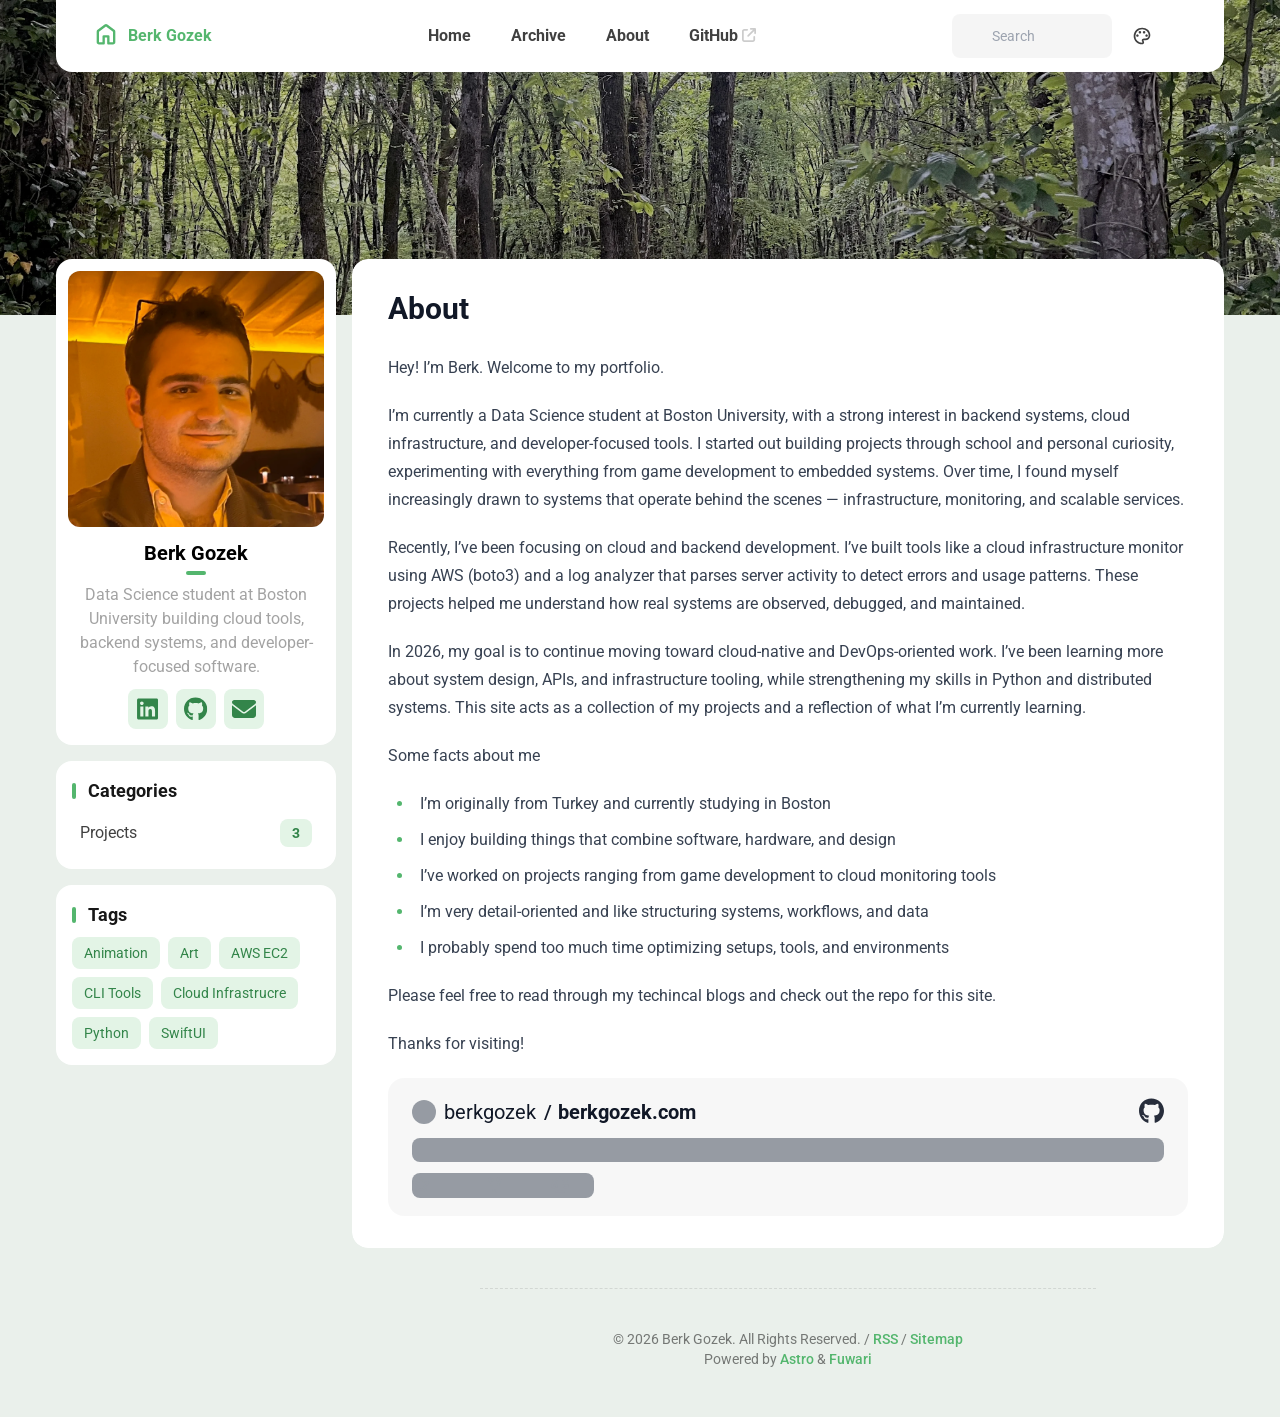
==== about/index.html @ 60835a69 "trial pushing everything" ====
<!DOCTYPE html><html lang="en" class="bg-[var(--page-bg)] transition text-[14px] md:text-[16px]" data-overlayscrollbars-initialize data-astro-cid-sckkx6r4 style="--bannerOffset: 15vh;--banner-height-home: 65vh;--banner-height: 35vh;--configHue: 150;--page-width: 75rem;"> <head><title>About - Berk Gozek</title><meta charset="UTF-8"><meta name="description" content="About"><meta name="author" content="Berk Gozek"><meta property="og:site_name" content="Berk Gozek"><meta property="og:url" content="https://fuwari.vercel.app/about/"><meta property="og:title" content="About - Berk Gozek"><meta property="og:description" content="About"><meta property="og:type" content="website"><meta name="twitter:card" content="summary_large_image"><meta property="twitter:url" content="https://fuwari.vercel.app/about/"><meta name="twitter:title" content="About - Berk Gozek"><meta name="twitter:description" content="About"><meta name="viewport" content="width=device-width"><meta name="generator" content="Astro v5.13.10"><link rel="icon" href="/favicon/favicon-light-32.png" sizes="32x32" media="(prefers-color-scheme: light)"><link rel="icon" href="/favicon/favicon-light-128.png" sizes="128x128" media="(prefers-color-scheme: light)"><link rel="icon" href="/favicon/favicon-light-180.png" sizes="180x180" media="(prefers-color-scheme: light)"><link rel="icon" href="/favicon/favicon-light-192.png" sizes="192x192" media="(prefers-color-scheme: light)"><link rel="icon" href="/favicon/favicon-dark-32.png" sizes="32x32" media="(prefers-color-scheme: dark)"><link rel="icon" href="/favicon/favicon-dark-128.png" sizes="128x128" media="(prefers-color-scheme: dark)"><link rel="icon" href="/favicon/favicon-dark-180.png" sizes="180x180" media="(prefers-color-scheme: dark)"><link rel="icon" href="/favicon/favicon-dark-192.png" sizes="192x192" media="(prefers-color-scheme: dark)"><!-- Set the theme before the page is rendered to avoid a flash --><script>(function(){const DEFAULT_THEME = "auto";
const LIGHT_MODE = "light";
const DARK_MODE = "dark";
const AUTO_MODE = "auto";
const BANNER_HEIGHT_EXTEND = 30;
const PAGE_WIDTH = 75;
const configHue = 150;

			// Load the theme from local storage
			const theme = localStorage.getItem('theme') || DEFAULT_THEME;
			switch (theme) {
				case LIGHT_MODE:
					document.documentElement.classList.remove('dark');
					break
				case DARK_MODE:
					document.documentElement.classList.add('dark');
					break
				case AUTO_MODE:
					if (window.matchMedia('(prefers-color-scheme: dark)').matches) {
						document.documentElement.classList.add('dark');
					} else {
						document.documentElement.classList.remove('dark');
					}
			}

			// Load the hue from local storage
			const hue = localStorage.getItem('hue') || configHue;
			document.documentElement.style.setProperty('--hue', hue);

			// calculate the --banner-height-extend, which needs to be a multiple of 4 to avoid blurry text
			let offset = Math.floor(window.innerHeight * (BANNER_HEIGHT_EXTEND / 100));
			offset = offset - offset % 4;
			document.documentElement.style.setProperty('--banner-height-extend', `${offset}px`);
		})();</script><!-- defines global css variables. This will be applied to <html> <body> and some other elements idk why --><link rel="alternate" type="application/rss+xml" title="Berk Gozek" href="https://fuwari.vercel.app/rss.xml"><link rel="stylesheet" href="/_astro/Layout.DSulWsr7.css">
<link rel="stylesheet" href="/_astro/Layout.y4KPJ9hc.css">
<link rel="stylesheet" href="/_astro/about.BtniRLn_.css">
<link rel="stylesheet" href="/_astro/_page_.ZlghMKVQ.css">
<link rel="stylesheet" href="/_astro/_page_.9gYMQFMu.css">
<style>input.svelte-1wah7ro:focus{outline:0}.search-panel.svelte-1wah7ro{max-height:calc(100vh - 100px);overflow-y:auto}#display-setting.svelte-d7tq3k input[type=range]:where(.svelte-d7tq3k){-webkit-appearance:none;height:1.5rem;background-image:var(--color-selection-bar);transition:background-image .15s ease-in-out}#display-setting.svelte-d7tq3k input[type=range]:where(.svelte-d7tq3k)::-webkit-slider-thumb{-webkit-appearance:none;height:1rem;width:.5rem;border-radius:.125rem;background:#ffffffb3;box-shadow:none}#display-setting.svelte-d7tq3k input[type=range]:where(.svelte-d7tq3k)::-webkit-slider-thumb:hover{background:#fffc}#display-setting.svelte-d7tq3k input[type=range]:where(.svelte-d7tq3k)::-webkit-slider-thumb:active{background:#fff9}#display-setting.svelte-d7tq3k input[type=range]:where(.svelte-d7tq3k)::-moz-range-thumb{-webkit-appearance:none;height:1rem;width:.5rem;border-radius:.125rem;border-width:0;background:#ffffffb3;box-shadow:none}#display-setting.svelte-d7tq3k input[type=range]:where(.svelte-d7tq3k)::-moz-range-thumb:hover{background:#fffc}#display-setting.svelte-d7tq3k input[type=range]:where(.svelte-d7tq3k)::-moz-range-thumb:active{background:#fff9}#display-setting.svelte-d7tq3k input[type=range]:where(.svelte-d7tq3k)::-ms-thumb{-webkit-appearance:none;height:1rem;width:.5rem;border-radius:.125rem;background:#ffffffb3;box-shadow:none}#display-setting.svelte-d7tq3k input[type=range]:where(.svelte-d7tq3k)::-ms-thumb:hover{background:#fffc}#display-setting.svelte-d7tq3k input[type=range]:where(.svelte-d7tq3k)::-ms-thumb:active{background:#fff9}
</style><script type="module" src="/_astro/page.Z8IJTFqj.js"></script></head> <body class=" min-h-screen transition  enable-banner" data-overlayscrollbars-initialize data-astro-cid-sckkx6r4 style="--bannerOffset: 15vh;--banner-height-home: 65vh;--banner-height: 35vh;--configHue: 150;--page-width: 75rem;"> <div id="config-carrier" data-hue="150"></div>    <div id="top-row" class="z-50 pointer-events-none relative transition-all duration-700 max-w-[var(--page-width)] px-0 md:px-4 mx-auto"> <div id="navbar-wrapper" class="pointer-events-auto sticky top-0 transition-all"> <div id="navbar" class="z-50 onload-animation"> <div class="absolute h-8 left-0 right-0 -top-8 bg-[var(--card-bg)] transition"></div> <!-- used for onload animation --> <div class="card-base !overflow-visible max-w-[var(--page-width)] h-[4.5rem] !rounded-t-none mx-auto flex items-center justify-between px-4"> <a href="/" class="btn-plain scale-animation rounded-lg h-[3.25rem] px-5 font-bold active:scale-95"> <div class="flex flex-row text-[var(--primary)] items-center text-md"> <svg width="1em" height="1em" class="text-[1.75rem] mb-1 mr-2" data-icon="material-symbols:home-outline-rounded">   <symbol id="ai:material-symbols:home-outline-rounded" viewBox="0 0 24 24"><path fill="currentColor" d="M6 19h3v-5q0-.425.288-.712T10 13h4q.425 0 .713.288T15 14v5h3v-9l-6-4.5L6 10zm-2 0v-9q0-.475.213-.9t.587-.7l6-4.5q.525-.4 1.2-.4t1.2.4l6 4.5q.375.275.588.7T20 10v9q0 .825-.588 1.413T18 21h-4q-.425 0-.712-.288T13 20v-5h-2v5q0 .425-.288.713T10 21H6q-.825 0-1.412-.587T4 19m8-6.75"/></symbol><use href="#ai:material-symbols:home-outline-rounded"></use>  </svg> Berk Gozek </div> </a> <div class="hidden md:flex"> <a aria-label="Home" href="/" class="btn-plain scale-animation rounded-lg h-11 font-bold px-5 active:scale-95"> <div class="flex items-center"> Home  </div> </a><a aria-label="Archive" href="/archive/" class="btn-plain scale-animation rounded-lg h-11 font-bold px-5 active:scale-95"> <div class="flex items-center"> Archive  </div> </a><a aria-label="About" href="/about/" class="btn-plain scale-animation rounded-lg h-11 font-bold px-5 active:scale-95"> <div class="flex items-center"> About  </div> </a><a aria-label="GitHub" href="https://github.com/berkgozek" target="_blank" class="btn-plain scale-animation rounded-lg h-11 font-bold px-5 active:scale-95"> <div class="flex items-center"> GitHub <svg width="1em" height="1em" class="text-[0.875rem] transition -translate-y-[1px] ml-1 text-black/[0.2] dark:text-white/[0.2]" data-icon="fa6-solid:arrow-up-right-from-square">   <symbol id="ai:fa6-solid:arrow-up-right-from-square" viewBox="0 0 512 512"><path fill="currentColor" d="M320 0c-17.7 0-32 14.3-32 32s14.3 32 32 32h82.7L201.4 265.4c-12.5 12.5-12.5 32.8 0 45.3s32.8 12.5 45.3 0L448 109.3V192c0 17.7 14.3 32 32 32s32-14.3 32-32V32c0-17.7-14.3-32-32-32zM80 32C35.8 32 0 67.8 0 112v320c0 44.2 35.8 80 80 80h320c44.2 0 80-35.8 80-80V320c0-17.7-14.3-32-32-32s-32 14.3-32 32v112c0 8.8-7.2 16-16 16H80c-8.8 0-16-7.2-16-16V112c0-8.8 7.2-16 16-16h112c17.7 0 32-14.3 32-32s-14.3-32-32-32z"/></symbol><use href="#ai:fa6-solid:arrow-up-right-from-square"></use>  </svg> </div> </a> </div> <div class="flex"> <!--<SearchPanel client:load>--> <style>astro-island,astro-slot,astro-static-slot{display:contents}</style><script>(()=>{var e=async t=>{await(await t())()};(self.Astro||(self.Astro={})).only=e;window.dispatchEvent(new Event("astro:only"));})();</script><script>(()=>{var A=Object.defineProperty;var g=(i,o,a)=>o in i?A(i,o,{enumerable:!0,configurable:!0,writable:!0,value:a}):i[o]=a;var d=(i,o,a)=>g(i,typeof o!="symbol"?o+"":o,a);{let i={0:t=>m(t),1:t=>a(t),2:t=>new RegExp(t),3:t=>new Date(t),4:t=>new Map(a(t)),5:t=>new Set(a(t)),6:t=>BigInt(t),7:t=>new URL(t),8:t=>new Uint8Array(t),9:t=>new Uint16Array(t),10:t=>new Uint32Array(t),11:t=>1/0*t},o=t=>{let[l,e]=t;return l in i?i[l](e):void 0},a=t=>t.map(o),m=t=>typeof t!="object"||t===null?t:Object.fromEntries(Object.entries(t).map(([l,e])=>[l,o(e)]));class y extends HTMLElement{constructor(){super(...arguments);d(this,"Component");d(this,"hydrator");d(this,"hydrate",async()=>{var b;if(!this.hydrator||!this.isConnected)return;let e=(b=this.parentElement)==null?void 0:b.closest("astro-island[ssr]");if(e){e.addEventListener("astro:hydrate",this.hydrate,{once:!0});return}let c=this.querySelectorAll("astro-slot"),n={},h=this.querySelectorAll("template[data-astro-template]");for(let r of h){let s=r.closest(this.tagName);s!=null&&s.isSameNode(this)&&(n[r.getAttribute("data-astro-template")||"default"]=r.innerHTML,r.remove())}for(let r of c){let s=r.closest(this.tagName);s!=null&&s.isSameNode(this)&&(n[r.getAttribute("name")||"default"]=r.innerHTML)}let p;try{p=this.hasAttribute("props")?m(JSON.parse(this.getAttribute("props"))):{}}catch(r){let s=this.getAttribute("component-url")||"<unknown>",v=this.getAttribute("component-export");throw v&&(s+=` (export ${v})`),console.error(`[hydrate] Error parsing props for component ${s}`,this.getAttribute("props"),r),r}let u;await this.hydrator(this)(this.Component,p,n,{client:this.getAttribute("client")}),this.removeAttribute("ssr"),this.dispatchEvent(new CustomEvent("astro:hydrate"))});d(this,"unmount",()=>{this.isConnected||this.dispatchEvent(new CustomEvent("astro:unmount"))})}disconnectedCallback(){document.removeEventListener("astro:after-swap",this.unmount),document.addEventListener("astro:after-swap",this.unmount,{once:!0})}connectedCallback(){if(!this.hasAttribute("await-children")||document.readyState==="interactive"||document.readyState==="complete")this.childrenConnectedCallback();else{let e=()=>{document.removeEventListener("DOMContentLoaded",e),c.disconnect(),this.childrenConnectedCallback()},c=new MutationObserver(()=>{var n;((n=this.lastChild)==null?void 0:n.nodeType)===Node.COMMENT_NODE&&this.lastChild.nodeValue==="astro:end"&&(this.lastChild.remove(),e())});c.observe(this,{childList:!0}),document.addEventListener("DOMContentLoaded",e)}}async childrenConnectedCallback(){let e=this.getAttribute("before-hydration-url");e&&await import(e),this.start()}async start(){let e=JSON.parse(this.getAttribute("opts")),c=this.getAttribute("client");if(Astro[c]===void 0){window.addEventListener(`astro:${c}`,()=>this.start(),{once:!0});return}try{await Astro[c](async()=>{let n=this.getAttribute("renderer-url"),[h,{default:p}]=await Promise.all([import(this.getAttribute("component-url")),n?import(n):()=>()=>{}]),u=this.getAttribute("component-export")||"default";if(!u.includes("."))this.Component=h[u];else{this.Component=h;for(let f of u.split("."))this.Component=this.Component[f]}return this.hydrator=p,this.hydrate},e,this)}catch(n){console.error(`[astro-island] Error hydrating ${this.getAttribute("component-url")}`,n)}}attributeChangedCallback(){this.hydrate()}}d(y,"observedAttributes",["props"]),customElements.get("astro-island")||customElements.define("astro-island",y)}})();</script><astro-island uid="ZWLSEP" component-url="/_astro/Search.DpBcKkHr.js" component-export="default" renderer-url="/_astro/client.svelte.BtEbdPyR.js" props="{}" ssr client="only" opts="{&quot;name&quot;:&quot;Search&quot;,&quot;value&quot;:&quot;svelte&quot;}"></astro-island> <button aria-label="Display Settings" class="btn-plain scale-animation rounded-lg h-11 w-11 active:scale-90" id="display-settings-switch"> <svg width="1em" height="1em" class="text-[1.25rem]" data-icon="material-symbols:palette-outline">   <symbol id="ai:material-symbols:palette-outline" viewBox="0 0 24 24"><path fill="currentColor" d="M12 22q-2.05 0-3.875-.788t-3.187-2.15t-2.15-3.187T2 12q0-2.075.813-3.9t2.2-3.175T8.25 2.788T12.2 2q2 0 3.775.688t3.113 1.9t2.125 2.875T22 11.05q0 2.875-1.75 4.413T16 17h-1.85q-.225 0-.312.125t-.088.275q0 .3.375.863t.375 1.287q0 1.25-.687 1.85T12 22m-5.5-9q.65 0 1.075-.425T8 11.5t-.425-1.075T6.5 10t-1.075.425T5 11.5t.425 1.075T6.5 13m3-4q.65 0 1.075-.425T11 7.5t-.425-1.075T9.5 6t-1.075.425T8 7.5t.425 1.075T9.5 9m5 0q.65 0 1.075-.425T16 7.5t-.425-1.075T14.5 6t-1.075.425T13 7.5t.425 1.075T14.5 9m3 4q.65 0 1.075-.425T19 11.5t-.425-1.075T17.5 10t-1.075.425T16 11.5t.425 1.075T17.5 13M12 20q.225 0 .363-.125t.137-.325q0-.35-.375-.825T11.75 17.3q0-1.05.725-1.675T14.25 15H16q1.65 0 2.825-.962T20 11.05q0-3.025-2.312-5.038T12.2 4Q8.8 4 6.4 6.325T4 12q0 3.325 2.338 5.663T12 20"/></symbol><use href="#ai:material-symbols:palette-outline"></use>  </svg> </button> <astro-island uid="Z5zuKs" component-url="/_astro/LightDarkSwitch.Cq210o6L.js" component-export="default" renderer-url="/_astro/client.svelte.BtEbdPyR.js" props="{}" ssr client="only" opts="{&quot;name&quot;:&quot;LightDarkSwitch&quot;,&quot;value&quot;:&quot;svelte&quot;}"></astro-island> <button aria-label="Menu" name="Nav Menu" class="btn-plain scale-animation rounded-lg w-11 h-11 active:scale-90 md:!hidden" id="nav-menu-switch"> <svg width="1em" height="1em" class="text-[1.25rem]" data-icon="material-symbols:menu-rounded">   <symbol id="ai:material-symbols:menu-rounded" viewBox="0 0 24 24"><path fill="currentColor" d="M4 18q-.425 0-.712-.288T3 17t.288-.712T4 16h16q.425 0 .713.288T21 17t-.288.713T20 18zm0-5q-.425 0-.712-.288T3 12t.288-.712T4 11h16q.425 0 .713.288T21 12t-.288.713T20 13zm0-5q-.425 0-.712-.288T3 7t.288-.712T4 6h16q.425 0 .713.288T21 7t-.288.713T20 8z"/></symbol><use href="#ai:material-symbols:menu-rounded"></use>  </svg> </button> </div> <div id="nav-menu-panel" class="float-panel float-panel-closed absolute transition-all fixed right-4 px-2 py-2"> <a href="/" class="group flex justify-between items-center py-2 pl-3 pr-1 rounded-lg gap-8
            hover:bg-[var(--btn-plain-bg-hover)] active:bg-[var(--btn-plain-bg-active)] transition
        "> <div class="transition text-black/75 dark:text-white/75 font-bold group-hover:text-[var(--primary)] group-active:text-[var(--primary)]"> Home </div> <svg width="1em" height="1em" class="transition text-[1.25rem] text-[var(--primary)]" data-icon="material-symbols:chevron-right-rounded">   <symbol id="ai:material-symbols:chevron-right-rounded" viewBox="0 0 24 24"><path fill="currentColor" d="M12.6 12L8.7 8.1q-.275-.275-.275-.7t.275-.7t.7-.275t.7.275l4.6 4.6q.15.15.213.325t.062.375t-.062.375t-.213.325l-4.6 4.6q-.275.275-.7.275t-.7-.275t-.275-.7t.275-.7z"/></symbol><use href="#ai:material-symbols:chevron-right-rounded"></use>  </svg>  </a><a href="/archive/" class="group flex justify-between items-center py-2 pl-3 pr-1 rounded-lg gap-8
            hover:bg-[var(--btn-plain-bg-hover)] active:bg-[var(--btn-plain-bg-active)] transition
        "> <div class="transition text-black/75 dark:text-white/75 font-bold group-hover:text-[var(--primary)] group-active:text-[var(--primary)]"> Archive </div> <svg width="1em" height="1em" viewBox="0 0 24 24" class="transition text-[1.25rem] text-[var(--primary)]" data-icon="material-symbols:chevron-right-rounded">   <use href="#ai:material-symbols:chevron-right-rounded"></use>  </svg>  </a><a href="/about/" class="group flex justify-between items-center py-2 pl-3 pr-1 rounded-lg gap-8
            hover:bg-[var(--btn-plain-bg-hover)] active:bg-[var(--btn-plain-bg-active)] transition
        "> <div class="transition text-black/75 dark:text-white/75 font-bold group-hover:text-[var(--primary)] group-active:text-[var(--primary)]"> About </div> <svg width="1em" height="1em" viewBox="0 0 24 24" class="transition text-[1.25rem] text-[var(--primary)]" data-icon="material-symbols:chevron-right-rounded">   <use href="#ai:material-symbols:chevron-right-rounded"></use>  </svg>  </a><a href="https://github.com/berkgozek" class="group flex justify-between items-center py-2 pl-3 pr-1 rounded-lg gap-8
            hover:bg-[var(--btn-plain-bg-hover)] active:bg-[var(--btn-plain-bg-active)] transition
        " target="_blank"> <div class="transition text-black/75 dark:text-white/75 font-bold group-hover:text-[var(--primary)] group-active:text-[var(--primary)]"> GitHub </div>  <svg width="1em" height="1em" viewBox="0 0 512 512" class="transition text-[0.75rem] text-black/25 dark:text-white/25 -translate-x-1" data-icon="fa6-solid:arrow-up-right-from-square">   <use href="#ai:fa6-solid:arrow-up-right-from-square"></use>  </svg> </a> </div> <astro-island uid="ZbLSog" component-url="/_astro/DisplaySettings.9NB11Dvr.js" component-export="default" renderer-url="/_astro/client.svelte.BtEbdPyR.js" props="{}" ssr client="only" opts="{&quot;name&quot;:&quot;DisplaySettings&quot;,&quot;value&quot;:&quot;svelte&quot;}"></astro-island> </div> </div> <script type="module">function c(){localStorage.theme==="dark"?(document.documentElement.classList.remove("dark"),localStorage.theme="light"):(document.documentElement.classList.add("dark"),localStorage.theme="dark")}function o(){let t=document.getElementById("scheme-switch");t&&(t.onclick=function(){c()});let n=document.getElementById("display-settings-switch");n&&(n.onclick=function(){let e=document.getElementById("display-setting");e&&e.classList.toggle("float-panel-closed")});let l=document.getElementById("nav-menu-switch");l&&(l.onclick=function(){let e=document.getElementById("nav-menu-panel");e&&e.classList.toggle("float-panel-closed")})}o();</script> <script>(function(){const scriptUrl = "/pagefind/pagefind.js";

async function loadPagefind() {
    try {
        const response = await fetch(scriptUrl, { method: 'HEAD' });
        if (!response.ok) {
            throw new Error(`Pagefind script not found: ${response.status}`);
        }

        const pagefind = await import(scriptUrl);

        await pagefind.options({
            excerptLength: 20
        });

        window.pagefind = pagefind;

        document.dispatchEvent(new CustomEvent('pagefindready'));
        console.log('Pagefind loaded and initialized successfully, event dispatched.');
    } catch (error) {
        console.error('Failed to load Pagefind:', error);
        window.pagefind = {
            search: () => Promise.resolve({ results: [] }),
            options: () => Promise.resolve(),
        };
        document.dispatchEvent(new CustomEvent('pagefindloaderror'));
        console.log('Pagefind load error, event dispatched.');
    }
}

if (document.readyState === 'loading') {
    document.addEventListener('DOMContentLoaded', loadPagefind);
} else {
    loadPagefind();
}
})();</script> </div> </div>  <div id="banner-wrapper" class="absolute z-10 w-full transition duration-700 overflow-hidden" style="top: -30vh"> <div id="banner" class="object-cover h-full transition duration-700 opacity-0 scale-105 overflow-hidden relative"> <div class="transition absolute inset-0 dark:bg-black/10 bg-opacity-50 pointer-events-none"></div> <img src="/_astro/banner-photo.BqipbiBk_ZrTod2.webp" alt="Banner image of the blog" style="object-position: center" loading="lazy" decoding="async" fetchpriority="auto" width="4032" height="2268" class="w-full h-full object-cover">  </div> </div> <div class="absolute w-full z-30 pointer-events-none" style="top: calc(35vh - 3.5rem)"> <!-- The pointer-events-none here prevent blocking the click event of the TOC --> <div class="relative max-w-[var(--page-width)] mx-auto pointer-events-auto"> <div id="main-grid" class="transition duration-700 w-full left-0 right-0 grid grid-cols-[17.5rem_auto] grid-rows-[auto_1fr_auto] lg:grid-rows-[auto]
    mx-auto gap-4 px-0 md:px-4"> <!-- Banner image credit -->  <div id="sidebar" class="mb-4 row-start-2 row-end-3 col-span-2 lg:row-start-1 lg:row-end-2 lg:col-span-1 lg:max-w-[17.5rem] onload-animation w-full"> <div class="flex flex-col w-full gap-4 mb-4"> <div class="card-base p-3"> <a aria-label="Go to About Page" href="/about/" class="group block relative mx-auto mt-1 lg:mx-0 lg:mt-0 mb-3
       max-w-[12rem] lg:max-w-none overflow-hidden rounded-xl active:scale-95"> <div class="absolute transition pointer-events-none group-hover:bg-black/30 group-active:bg-black/50
        w-full h-full z-50 flex items-center justify-center"> <svg width="1.13em" height="1em" class="transition opacity-0 scale-90 group-hover:scale-100 group-hover:opacity-100 text-white text-5xl" data-icon="fa6-regular:address-card">   <symbol id="ai:fa6-regular:address-card" viewBox="0 0 576 512"><path fill="currentColor" d="M512 80c8.8 0 16 7.2 16 16v320c0 8.8-7.2 16-16 16H64c-8.8 0-16-7.2-16-16V96c0-8.8 7.2-16 16-16zM64 32C28.7 32 0 60.7 0 96v320c0 35.3 28.7 64 64 64h448c35.3 0 64-28.7 64-64V96c0-35.3-28.7-64-64-64zm144 224a64 64 0 1 0 0-128a64 64 0 1 0 0 128m-32 32c-44.2 0-80 35.8-80 80c0 8.8 7.2 16 16 16h192c8.8 0 16-7.2 16-16c0-44.2-35.8-80-80-80zm200-144c-13.3 0-24 10.7-24 24s10.7 24 24 24h80c13.3 0 24-10.7 24-24s-10.7-24-24-24zm0 96c-13.3 0-24 10.7-24 24s10.7 24 24 24h80c13.3 0 24-10.7 24-24s-10.7-24-24-24z"/></symbol><use href="#ai:fa6-regular:address-card"></use>  </svg> </div> <div class="mx-auto lg:w-full h-full lg:mt-0  overflow-hidden relative"> <div class="transition absolute inset-0 dark:bg-black/10 bg-opacity-50 pointer-events-none"></div> <img src="/_astro/Berk.DKNM-N1X_2uJCpY.webp" alt="Profile Image of the Author" style="object-position: center" loading="lazy" decoding="async" fetchpriority="auto" width="1250" height="1250" class="w-full h-full object-cover">  </div> </a> <div class="px-2"> <div class="font-bold text-xl text-center mb-1 dark:text-neutral-50 transition">Berk Gozek</div> <div class="h-1 w-5 bg-[var(--primary)] mx-auto rounded-full mb-2 transition"></div> <div class="text-center text-neutral-400 mb-2.5 transition">Data Science student at Boston University building cloud tools, backend systems, and developer-focused software.</div> <div class="flex flex-wrap gap-2 justify-center mb-1"> <a rel="me" aria-label="Linkedin" href="https://www.linkedin.com/in/berkgozek/" target="_blank" class="btn-regular rounded-lg h-10 w-10 active:scale-90"> <svg width="0.88em" height="1em" class="text-[1.5rem]" data-icon="fa6-brands:linkedin">   <symbol id="ai:fa6-brands:linkedin" viewBox="0 0 448 512"><path fill="currentColor" d="M416 32H31.9C14.3 32 0 46.5 0 64.3v383.4C0 465.5 14.3 480 31.9 480H416c17.6 0 32-14.5 32-32.3V64.3c0-17.8-14.4-32.3-32-32.3M135.4 416H69V202.2h66.5V416zm-33.2-243c-21.3 0-38.5-17.3-38.5-38.5S80.9 96 102.2 96c21.2 0 38.5 17.3 38.5 38.5c0 21.3-17.2 38.5-38.5 38.5m282.1 243h-66.4V312c0-24.8-.5-56.7-34.5-56.7c-34.6 0-39.9 27-39.9 54.9V416h-66.4V202.2h63.7v29.2h.9c8.9-16.8 30.6-34.5 62.9-34.5c67.2 0 79.7 44.3 79.7 101.9z"/></symbol><use href="#ai:fa6-brands:linkedin"></use>  </svg> </a><a rel="me" aria-label="GitHub" href="https://github.com/berkgozek" target="_blank" class="btn-regular rounded-lg h-10 w-10 active:scale-90"> <svg width="0.97em" height="1em" class="text-[1.5rem]" data-icon="fa6-brands:github">   <symbol id="ai:fa6-brands:github" viewBox="0 0 496 512"><path fill="currentColor" d="M165.9 397.4c0 2-2.3 3.6-5.2 3.6c-3.3.3-5.6-1.3-5.6-3.6c0-2 2.3-3.6 5.2-3.6c3-.3 5.6 1.3 5.6 3.6m-31.1-4.5c-.7 2 1.3 4.3 4.3 4.9c2.6 1 5.6 0 6.2-2s-1.3-4.3-4.3-5.2c-2.6-.7-5.5.3-6.2 2.3m44.2-1.7c-2.9.7-4.9 2.6-4.6 4.9c.3 2 2.9 3.3 5.9 2.6c2.9-.7 4.9-2.6 4.6-4.6c-.3-1.9-3-3.2-5.9-2.9M244.8 8C106.1 8 0 113.3 0 252c0 110.9 69.8 205.8 169.5 239.2c12.8 2.3 17.3-5.6 17.3-12.1c0-6.2-.3-40.4-.3-61.4c0 0-70 15-84.7-29.8c0 0-11.4-29.1-27.8-36.6c0 0-22.9-15.7 1.6-15.4c0 0 24.9 2 38.6 25.8c21.9 38.6 58.6 27.5 72.9 20.9c2.3-16 8.8-27.1 16-33.7c-55.9-6.2-112.3-14.3-112.3-110.5c0-27.5 7.6-41.3 23.6-58.9c-2.6-6.5-11.1-33.3 2.6-67.9c20.9-6.5 69 27 69 27c20-5.6 41.5-8.5 62.8-8.5s42.8 2.9 62.8 8.5c0 0 48.1-33.6 69-27c13.7 34.7 5.2 61.4 2.6 67.9c16 17.7 25.8 31.5 25.8 58.9c0 96.5-58.9 104.2-114.8 110.5c9.2 7.9 17 22.9 17 46.4c0 33.7-.3 75.4-.3 83.6c0 6.5 4.6 14.4 17.3 12.1C428.2 457.8 496 362.9 496 252C496 113.3 383.5 8 244.8 8M97.2 352.9c-1.3 1-1 3.3.7 5.2c1.6 1.6 3.9 2.3 5.2 1c1.3-1 1-3.3-.7-5.2c-1.6-1.6-3.9-2.3-5.2-1m-10.8-8.1c-.7 1.3.3 2.9 2.3 3.9c1.6 1 3.6.7 4.3-.7c.7-1.3-.3-2.9-2.3-3.9c-2-.6-3.6-.3-4.3.7m32.4 35.6c-1.6 1.3-1 4.3 1.3 6.2c2.3 2.3 5.2 2.6 6.5 1c1.3-1.3.7-4.3-1.3-6.2c-2.2-2.3-5.2-2.6-6.5-1m-11.4-14.7c-1.6 1-1.6 3.6 0 5.9s4.3 3.3 5.6 2.3c1.6-1.3 1.6-3.9 0-6.2c-1.4-2.3-4-3.3-5.6-2"/></symbol><use href="#ai:fa6-brands:github"></use>  </svg> </a><a rel="me" aria-label="Mail" href="mailto:berk@berkgozek.com" target="_blank" class="btn-regular rounded-lg h-10 w-10 active:scale-90"> <svg width="1em" height="1em" class="text-[1.5rem]" data-icon="fa6-solid:envelope">   <symbol id="ai:fa6-solid:envelope" viewBox="0 0 512 512"><path fill="currentColor" d="M48 64C21.5 64 0 85.5 0 112c0 15.1 7.1 29.3 19.2 38.4l217.6 163.2c11.4 8.5 27 8.5 38.4 0l217.6-163.2c12.1-9.1 19.2-23.3 19.2-38.4c0-26.5-21.5-48-48-48zM0 176v208c0 35.3 28.7 64 64 64h384c35.3 0 64-28.7 64-64V176L294.4 339.2a63.9 63.9 0 0 1-76.8 0z"/></symbol><use href="#ai:fa6-solid:envelope"></use>  </svg> </a>  </div> </div> </div> </div> <div id="sidebar-sticky" class="transition-all duration-700 flex flex-col w-full gap-4 top-4 sticky top-4"> <widget-layout data-id="categories" data-is-collapsed="false" class="pb-4 card-base onload-animation" style="animation-delay: 150ms; --collapsedHeight: 7.5rem;" data-astro-cid-ucso7hve="true"> <div class="font-bold transition text-lg text-neutral-900 dark:text-neutral-100 relative ml-8 mt-4 mb-2
        before:w-1 before:h-4 before:rounded-md before:bg-[var(--primary)]
        before:absolute before:left-[-16px] before:top-[5.5px]" data-astro-cid-ucso7hve style="--collapsedHeight: 7.5rem;">Categories</div> <div id="categories" class="collapse-wrapper px-4 overflow-hidden" data-astro-cid-ucso7hve style="--collapsedHeight: 7.5rem;"> <a href="/archive/?category=Projects" aria-label="View all posts in the Projects category"> <button class="
            w-full
            h-10
            rounded-lg
            bg-none
            hover:bg-[var(--btn-plain-bg-hover)]
            active:bg-[var(--btn-plain-bg-active)]
            transition-all
            pl-2
            hover:pl-3
            
            text-neutral-700
            hover:text-[var(--primary)]
            dark:text-neutral-300
            dark:hover:text-[var(--primary)]
        "> <div class="flex items-center justify-between relative mr-2"> <div class="overflow-hidden text-left whitespace-nowrap overflow-ellipsis  "> Projects </div> <div class="transition px-2 h-7 ml-4 min-w-[2rem] rounded-lg text-sm font-bold
                    text-[var(--btn-content)] dark:text-[var(--deep-text)]
                    bg-[var(--btn-regular-bg)] dark:bg-[var(--primary)]
                    flex items-center justify-center"> 3 </div> </div> </button> </a> </div>  </widget-layout>  <script type="module">class d extends HTMLElement{constructor(){if(super(),this.dataset.isCollapsed!=="true")return;const e=this.dataset.id,t=this.querySelector(".expand-btn"),s=this.querySelector(`#${e}`);t.addEventListener("click",()=>{s.classList.remove("collapsed"),t.classList.add("hidden")})}}customElements.get("widget-layout")||customElements.define("widget-layout",d);</script> <widget-layout data-id="tags" data-is-collapsed="false" class="pb-4 card-base onload-animation" style="animation-delay: 200ms; --collapsedHeight: 7.5rem;" data-astro-cid-ucso7hve="true"> <div class="font-bold transition text-lg text-neutral-900 dark:text-neutral-100 relative ml-8 mt-4 mb-2
        before:w-1 before:h-4 before:rounded-md before:bg-[var(--primary)]
        before:absolute before:left-[-16px] before:top-[5.5px]" data-astro-cid-ucso7hve style="--collapsedHeight: 7.5rem;">Tags</div> <div id="tags" class="collapse-wrapper px-4 overflow-hidden" data-astro-cid-ucso7hve style="--collapsedHeight: 7.5rem;">  <div class="flex gap-2 flex-wrap"> <a href="/archive/?tag=Animation" aria-label="View all posts with the Animation tag" class="btn-regular h-8 text-sm px-3 rounded-lg">  Animation </a><a href="/archive/?tag=Art" aria-label="View all posts with the Art tag" class="btn-regular h-8 text-sm px-3 rounded-lg">  Art </a><a href="/archive/?tag=AWS%20EC2" aria-label="View all posts with the AWS EC2 tag" class="btn-regular h-8 text-sm px-3 rounded-lg">  AWS EC2 </a><a href="/archive/?tag=CLI%20Tools" aria-label="View all posts with the CLI Tools tag" class="btn-regular h-8 text-sm px-3 rounded-lg">  CLI Tools </a><a href="/archive/?tag=Cloud%20Infrastrucre" aria-label="View all posts with the Cloud Infrastrucre tag" class="btn-regular h-8 text-sm px-3 rounded-lg">  Cloud Infrastrucre </a><a href="/archive/?tag=Python" aria-label="View all posts with the Python tag" class="btn-regular h-8 text-sm px-3 rounded-lg">  Python </a><a href="/archive/?tag=SwiftUI" aria-label="View all posts with the SwiftUI tag" class="btn-regular h-8 text-sm px-3 rounded-lg">  SwiftUI </a> </div>  </div>  </widget-layout>   </div> </div> <main id="swup-container" class="transition-swup-fade col-span-2 lg:col-span-1 overflow-hidden"> <div id="content-wrapper" class="onload-animation"> <!-- the overflow-hidden here prevent long text break the layout--> <!-- make id different from windows.swup global property -->  <div class="flex w-full rounded-[var(--radius-large)] overflow-hidden relative min-h-32"> <div class="card-base z-10 px-9 py-6 relative w-full "> <div data-pagefind-body class="prose dark:prose-invert prose-base !max-w-none custom-md mt-2"> <!--<div class="prose dark:prose-invert max-w-none custom-md">--> <!--<div class="max-w-none custom-md">-->  <section><h1 id="about">About<a class="anchor" href="#about"><span class="anchor-icon" data-pagefind-ignore="">#</span></a></h1><p>Hey! I’m Berk. Welcome to my portfolio.</p><p>I’m currently a Data Science student at Boston University, with a strong interest in backend systems, cloud infrastructure, and developer-focused tools. I started out building projects through school and personal curiosity, experimenting with everything from game development to embedded systems. Over time, I found myself increasingly drawn to systems that operate behind the scenes — infrastructure, monitoring, and scalable services.</p><p>Recently, I’ve been focusing on cloud and backend development. I’ve built tools like a cloud infrastructure monitor using AWS (boto3) and a log analyzer that parses server activity to detect errors and usage patterns. These projects helped me understand how real systems are observed, debugged, and maintained.</p><p>In 2026, my goal is to continue moving toward cloud-native and DevOps-oriented work. I’ve been learning more about system design, APIs, and infrastructure tooling, while strengthening my skills in Python and distributed systems. This site acts as a collection of my projects and a reflection of what I’m currently learning.</p><p>Some facts about me</p><ul>
<li>I’m originally from Turkey and currently studying in Boston</li>
<li>I enjoy building things that combine software, hardware, and design</li>
<li>I’ve worked on projects ranging from game development to cloud monitoring tools</li>
<li>I’m very detail-oriented and like structuring systems, workflows, and data</li>
<li>I probably spend too much time optimizing setups, tools, and environments</li>
</ul><p>Please feel free to read through my techincal blogs and check out the repo for this site.</p><p>Thanks for visiting!</p><a id="GCz1weze-card" class="card-github fetch-waiting no-styling" href="https://github.com/berkgozek/berkgozek.com" target="_blank" repo="berkgozek/berkgozek.com"><div class="gc-titlebar"><div class="gc-titlebar-left"><div class="gc-owner"><div id="GCz1weze-avatar" class="gc-avatar"></div><div class="gc-user">berkgozek</div></div><div class="gc-divider">/</div><div class="gc-repo">berkgozek.com</div></div><div class="github-logo"></div></div><div id="GCz1weze-description" class="gc-description">Waiting for api.github.com...</div><div class="gc-infobar"><div id="GCz1weze-stars" class="gc-stars">00K</div><div id="GCz1weze-forks" class="gc-forks">0K</div><div id="GCz1weze-license" class="gc-license">0K</div><span id="GCz1weze-language" class="gc-language">Waiting...</span></div><script id="GCz1weze-script" type="text/javascript" defer>
      fetch('https://api.github.com/repos/berkgozek/berkgozek.com', { referrerPolicy: "no-referrer" }).then(response => response.json()).then(data => {
        document.getElementById('GCz1weze-description').innerText = data.description?.replace(/:[a-zA-Z0-9_]+:/g, '') || "Description not set";
        document.getElementById('GCz1weze-language').innerText = data.language;
        document.getElementById('GCz1weze-forks').innerText = Intl.NumberFormat('en-us', { notation: "compact", maximumFractionDigits: 1 }).format(data.forks).replaceAll(" ", '');
        document.getElementById('GCz1weze-stars').innerText = Intl.NumberFormat('en-us', { notation: "compact", maximumFractionDigits: 1 }).format(data.stargazers_count).replaceAll(" ", '');
        const avatarEl = document.getElementById('GCz1weze-avatar');
        avatarEl.style.backgroundImage = 'url(' + data.owner.avatar_url + ')';
        avatarEl.style.backgroundColor = 'transparent';
        document.getElementById('GCz1weze-license').innerText = data.license?.spdx_id || "no-license";
        document.getElementById('GCz1weze-card').classList.remove("fetch-waiting");
        console.log("[GITHUB-CARD] Loaded card for berkgozek/berkgozek.com | GCz1weze.")
      }).catch(err => {
        const c = document.getElementById('GCz1weze-card');
        c?.classList.add("fetch-error");
        console.warn("[GITHUB-CARD] (Error) Loading card for berkgozek/berkgozek.com | GCz1weze.")
      })
    </script></a></section>  </div> <script type="module">document.addEventListener("click",function(s){const t=s.target;if(t&&t.classList.contains("copy-btn")){const c=t.closest("pre")?.querySelector("code"),i=Array.from(c?.querySelectorAll(".code:not(summary *)")??[]).map(e=>e.textContent).map(e=>e===`
`?"":e).join(`
`);navigator.clipboard.writeText(i);const o=t.getAttribute("data-timeout-id");o&&clearTimeout(parseInt(o)),t.classList.add("success");const n=setTimeout(()=>{t.classList.remove("success")},1e3);t.setAttribute("data-timeout-id",n.toString())}});</script> </div> </div>  <div class="footer col-span-2 onload-animation hidden lg:block"> <!--<div class="border-t border-[var(&#45;&#45;primary)] mx-16 border-dashed py-8 max-w-[var(&#45;&#45;page-width)] flex flex-col items-center justify-center px-6">--><div class="transition border-t border-black/10 dark:border-white/15 my-10 border-dashed mx-32"></div> <!--<div class="transition bg-[oklch(92%_0.01_var(&#45;&#45;hue))] dark:bg-black rounded-2xl py-8 mt-4 mb-8 flex flex-col items-center justify-center px-6">--> <div class="transition border-dashed border-[oklch(85%_0.01_var(--hue))] dark:border-white/15 rounded-2xl mb-12 flex flex-col items-center justify-center px-6"> <div class="transition text-50 text-sm text-center">
&copy; <span id="copyright-year">2026</span> Berk Gozek. All Rights Reserved. /
<a class="transition link text-[var(--primary)] font-medium" target="_blank" href="/rss.xml">RSS</a> /
<a class="transition link text-[var(--primary)] font-medium" target="_blank" href="/sitemap-index.xml">Sitemap</a><br>
Powered by
<a class="transition link text-[var(--primary)] font-medium" target="_blank" href="https://astro.build">Astro</a> &
<a class="transition link text-[var(--primary)] font-medium" target="_blank" href="https://github.com/saicaca/fuwari">Fuwari</a> </div> </div> </div> </div> </main> <div class="footer col-span-2 onload-animation block lg:hidden"> <!--<div class="border-t border-[var(&#45;&#45;primary)] mx-16 border-dashed py-8 max-w-[var(&#45;&#45;page-width)] flex flex-col items-center justify-center px-6">--><div class="transition border-t border-black/10 dark:border-white/15 my-10 border-dashed mx-32"></div> <!--<div class="transition bg-[oklch(92%_0.01_var(&#45;&#45;hue))] dark:bg-black rounded-2xl py-8 mt-4 mb-8 flex flex-col items-center justify-center px-6">--> <div class="transition border-dashed border-[oklch(85%_0.01_var(--hue))] dark:border-white/15 rounded-2xl mb-12 flex flex-col items-center justify-center px-6"> <div class="transition text-50 text-sm text-center">
&copy; <span id="copyright-year">2026</span> Berk Gozek. All Rights Reserved. /
<a class="transition link text-[var(--primary)] font-medium" target="_blank" href="/rss.xml">RSS</a> /
<a class="transition link text-[var(--primary)] font-medium" target="_blank" href="/sitemap-index.xml">Sitemap</a><br>
Powered by
<a class="transition link text-[var(--primary)] font-medium" target="_blank" href="https://astro.build">Astro</a> &
<a class="transition link text-[var(--primary)] font-medium" target="_blank" href="https://github.com/saicaca/fuwari">Fuwari</a> </div> </div> </div> </div> <!-- There can't be a filter on parent element, or it will break `fixed` --><div class="back-to-top-wrapper hidden lg:block" data-astro-cid-eymb5ayk> <div id="back-to-top-btn" class="back-to-top-btn hide flex items-center rounded-2xl overflow-hidden transition" onclick="backToTop()" data-astro-cid-eymb5ayk> <button aria-label="Back to Top" class="btn-card h-[3.75rem] w-[3.75rem]" data-astro-cid-eymb5ayk> <svg width="1em" height="1em" class="mx-auto" data-astro-cid-eymb5ayk="true" data-icon="material-symbols:keyboard-arrow-up-rounded">   <symbol id="ai:material-symbols:keyboard-arrow-up-rounded" viewBox="0 0 24 24"><path fill="currentColor" d="m12 10.8l-3.9 3.9q-.275.275-.7.275t-.7-.275t-.275-.7t.275-.7l4.6-4.6q.3-.3.7-.3t.7.3l4.6 4.6q.275.275.275.7t-.275.7t-.7.275t-.7-.275z"/></symbol><use href="#ai:material-symbols:keyboard-arrow-up-rounded"></use>  </svg> </button> </div> </div>  <script>
function backToTop() {
    window.scroll({ top: 0, behavior: 'smooth' });
}
</script> </div> </div>  <div class="absolute w-full z-0 hidden 2xl:block"> <div class="relative max-w-[var(--page-width)] mx-auto"> <!-- TOC component --> <div id="toc-wrapper" class="hidden lg:block transition absolute top-0 -right-[var(--toc-width)] w-[var(--toc-width)] items-center toc-hide"> <div id="toc-inner-wrapper" class="fixed top-14 w-[var(--toc-width)] h-[calc(100vh_-_20rem)] overflow-y-scroll overflow-x-hidden hide-scrollbar"> <div id="toc" class="w-full h-full transition-swup-fade "> <div class="h-8 w-full"></div> <script type="module">class l extends HTMLElement{tocEl=null;visibleClass="visible";observer;anchorNavTarget=null;headingIdxMap=new Map;headings=[];sections=[];tocEntries=[];active=[];activeIndicator=null;constructor(){super(),this.observer=new IntersectionObserver(this.markVisibleSection,{threshold:0})}markVisibleSection=t=>{t.forEach(e=>{const i=e.target.children[0]?.getAttribute("id"),s=i?this.headingIdxMap.get(i):void 0;s!=null&&(this.active[s]=e.isIntersecting),e.isIntersecting&&this.anchorNavTarget==e.target.firstChild&&(this.anchorNavTarget=null)}),this.active.includes(!0)||this.fallback(),this.update()};toggleActiveHeading=()=>{let t=this.active.length-1,e=this.active.length-1,i=-1;for(;t>=0&&!this.active[t];)this.tocEntries[t].classList.remove(this.visibleClass),t--;for(;t>=0&&this.active[t];)this.tocEntries[t].classList.add(this.visibleClass),e=Math.min(e,t),i=Math.max(i,t),t--;for(;t>=0;)this.tocEntries[t].classList.remove(this.visibleClass),t--;if(e>i)this.activeIndicator?.setAttribute("style","opacity: 0");else{let s=this.tocEl?.getBoundingClientRect().top||0,n=this.tocEl?.scrollTop||0,o=this.tocEntries[e].getBoundingClientRect().top-s+n,c=this.tocEntries[i].getBoundingClientRect().bottom-s+n;this.activeIndicator?.setAttribute("style",`top: ${o}px; height: ${c-o}px`)}};scrollToActiveHeading=()=>{if(this.anchorNavTarget||!this.tocEl)return;const t=document.querySelectorAll(`#toc .${this.visibleClass}`);if(!t.length)return;const e=t[0],i=t[t.length-1],s=this.tocEl.clientHeight;let n;i.getBoundingClientRect().bottom-e.getBoundingClientRect().top<.9*s?n=e.offsetTop-32:n=i.offsetTop-s*.8,this.tocEl.scrollTo({top:n,left:0,behavior:"smooth"})};update=()=>{requestAnimationFrame(()=>{this.toggleActiveHeading(),this.scrollToActiveHeading()})};fallback=()=>{if(this.sections.length)for(let t=0;t<this.sections.length;t++){let e=this.sections[t].getBoundingClientRect().top,i=this.sections[t].getBoundingClientRect().bottom;if(this.isInRange(e,0,window.innerHeight)||this.isInRange(i,0,window.innerHeight)||e<0&&i>window.innerHeight)this.markActiveHeading(t);else if(e>window.innerHeight)break}};markActiveHeading=t=>{this.active[t]=!0};handleAnchorClick=t=>{const e=t.composedPath().find(i=>i instanceof HTMLAnchorElement);if(e){const i=decodeURIComponent(e.hash?.substring(1)),s=this.headingIdxMap.get(i);s!==void 0?this.anchorNavTarget=this.headings[s]:this.anchorNavTarget=null}};isInRange(t,e,i){return e<t&&t<i}connectedCallback(){const t=document.querySelector(".prose");t?t.addEventListener("animationend",()=>{this.init()},{once:!0}):console.debug("Animation element not found")}init(){if(this.tocEl=document.getElementById("toc-inner-wrapper"),!!this.tocEl&&(this.tocEl.addEventListener("click",this.handleAnchorClick,{capture:!0}),this.activeIndicator=document.getElementById("active-indicator"),this.tocEntries=Array.from(document.querySelectorAll("#toc a[href^='#']")),this.tocEntries.length!==0)){this.sections=new Array(this.tocEntries.length),this.headings=new Array(this.tocEntries.length);for(let t=0;t<this.tocEntries.length;t++){const e=decodeURIComponent(this.tocEntries[t].hash?.substring(1)),i=document.getElementById(e),s=i?.parentElement;i instanceof HTMLElement&&s instanceof HTMLElement&&(this.headings[t]=i,this.sections[t]=s,this.headingIdxMap.set(e,t))}this.active=new Array(this.tocEntries.length).fill(!1),this.sections.forEach(t=>this.observer.observe(t)),this.fallback(),this.update()}}disconnectedCallback(){this.sections.forEach(t=>this.observer.unobserve(t)),this.observer.disconnect(),this.tocEl?.removeEventListener("click",this.handleAnchorClick)}}customElements.get("table-of-contents")||customElements.define("table-of-contents",l);</script> <div class="h-8 w-full"></div> </div> </div> </div> <!-- #toc needs to exist for Swup to work normally -->  </div> </div>  <!-- increase the page height during page transition to prevent the scrolling animation from jumping --> <div id="page-height-extend" class="hidden h-[300vh]" data-astro-cid-sckkx6r4 style="--bannerOffset: 15vh;--banner-height-home: 65vh;--banner-height: 35vh;--configHue: 150;--page-width: 75rem;"></div>  <script type="module" src="/_astro/Layout.astro_astro_type_script_index_0_lang.DAHrxWCB.js"></script> <script type="module" src="/_astro/Layout.astro_astro_type_script_index_1_lang.Fm--MpWL.js"></script></body></html>
---- _astro/Layout.DSulWsr7.css ----
/*! PhotoSwipe main CSS by Dmytro Semenov | photoswipe.com */.pswp{--pswp-bg: #000;--pswp-placeholder-bg: #222;--pswp-root-z-index: 100000;--pswp-preloader-color: rgba(79, 79, 79, .4);--pswp-preloader-color-secondary: rgba(255, 255, 255, .9);--pswp-icon-color: #fff;--pswp-icon-color-secondary: #4f4f4f;--pswp-icon-stroke-color: #4f4f4f;--pswp-icon-stroke-width: 2px;--pswp-error-text-color: var(--pswp-icon-color)}.pswp{position:fixed;top:0;left:0;width:100%;height:100%;z-index:var(--pswp-root-z-index);display:none;touch-action:none;outline:0;opacity:.003;contain:layout style size;-webkit-tap-highlight-color:rgba(0,0,0,0)}.pswp:focus{outline:0}.pswp *{box-sizing:border-box}.pswp img{max-width:none}.pswp--open{display:block}.pswp,.pswp__bg{transform:translateZ(0);will-change:opacity}.pswp__bg{opacity:.005;background:var(--pswp-bg)}.pswp,.pswp__scroll-wrap{overflow:hidden}.pswp__scroll-wrap,.pswp__bg,.pswp__container,.pswp__item,.pswp__content,.pswp__img,.pswp__zoom-wrap{position:absolute;top:0;left:0;width:100%;height:100%}.pswp__img,.pswp__zoom-wrap{width:auto;height:auto}.pswp--click-to-zoom.pswp--zoom-allowed .pswp__img{cursor:zoom-in}.pswp--click-to-zoom.pswp--zoomed-in .pswp__img{cursor:move;cursor:grab}.pswp--click-to-zoom.pswp--zoomed-in .pswp__img:active{cursor:grabbing}.pswp--no-mouse-drag.pswp--zoomed-in .pswp__img,.pswp--no-mouse-drag.pswp--zoomed-in .pswp__img:active,.pswp__img{cursor:zoom-out}.pswp__container,.pswp__img,.pswp__button,.pswp__counter{-webkit-user-select:none;-moz-user-select:none;user-select:none}.pswp__item{z-index:1;overflow:hidden}.pswp__hidden{display:none!important}.pswp__content{pointer-events:none}.pswp__content>*{pointer-events:auto}.pswp__error-msg-container{display:grid}.pswp__error-msg{margin:auto;font-size:1em;line-height:1;color:var(--pswp-error-text-color)}.pswp .pswp__hide-on-close{opacity:.005;will-change:opacity;transition:opacity var(--pswp-transition-duration) cubic-bezier(.4,0,.22,1);z-index:10;pointer-events:none}.pswp--ui-visible .pswp__hide-on-close{opacity:1;pointer-events:auto}.pswp__button{position:relative;display:block;width:50px;height:60px;padding:0;margin:0;overflow:hidden;cursor:pointer;background:none;border:0;box-shadow:none;opacity:.85;-webkit-appearance:none;-webkit-touch-callout:none}.pswp__button:hover,.pswp__button:active,.pswp__button:focus{transition:none;padding:0;background:none;border:0;box-shadow:none;opacity:1}.pswp__button:disabled{opacity:.3;cursor:auto}.pswp__icn{fill:var(--pswp-icon-color);color:var(--pswp-icon-color-secondary);position:absolute;top:14px;left:9px;width:32px;height:32px;overflow:hidden;pointer-events:none}.pswp__icn-shadow{stroke:var(--pswp-icon-stroke-color);stroke-width:var(--pswp-icon-stroke-width);fill:none}.pswp__icn:focus{outline:0}div.pswp__img--placeholder,.pswp__img--with-bg{background:var(--pswp-placeholder-bg)}.pswp__top-bar{position:absolute;left:0;top:0;width:100%;height:60px;display:flex;flex-direction:row;justify-content:flex-end;z-index:10;pointer-events:none!important}.pswp__top-bar>*{pointer-events:auto;will-change:opacity}.pswp__button--close{margin-right:6px}.pswp__button--arrow{position:absolute;width:75px;height:100px;top:50%;margin-top:-50px}.pswp__button--arrow:disabled{display:none;cursor:default}.pswp__button--arrow .pswp__icn{top:50%;margin-top:-30px;width:60px;height:60px;background:none;border-radius:0}.pswp--one-slide .pswp__button--arrow{display:none}.pswp--touch .pswp__button--arrow{visibility:hidden}.pswp--has_mouse .pswp__button--arrow{visibility:visible}.pswp__button--arrow--prev{right:auto;left:0}.pswp__button--arrow--next{right:0}.pswp__button--arrow--next .pswp__icn{left:auto;right:14px;transform:scaleX(-1)}.pswp__button--zoom{display:none}.pswp--zoom-allowed .pswp__button--zoom{display:block}.pswp--zoomed-in .pswp__zoom-icn-bar-v{display:none}.pswp__preloader{position:relative;overflow:hidden;width:50px;height:60px;margin-right:auto}.pswp__preloader .pswp__icn{opacity:0;transition:opacity .2s linear;animation:pswp-clockwise .6s linear infinite}.pswp__preloader--active .pswp__icn{opacity:.85}@keyframes pswp-clockwise{0%{transform:rotate(0)}to{transform:rotate(360deg)}}.pswp__counter{height:30px;margin-top:15px;margin-inline-start:20px;font-size:14px;line-height:30px;color:var(--pswp-icon-color);text-shadow:1px 1px 3px var(--pswp-icon-color-secondary);opacity:.85}.pswp--one-slide .pswp__counter{display:none}
---- _astro/Layout.y4KPJ9hc.css ----
/*! 
 * OverlayScrollbars
 * Version: 2.12.0
 * 
 * Copyright (c) Rene Haas | KingSora.
 * https://github.com/KingSora
 * 
 * Released under the MIT license.
 */.os-size-observer,.os-size-observer-listener{scroll-behavior:auto!important;direction:inherit;pointer-events:none;overflow:hidden;visibility:hidden;box-sizing:border-box}.os-size-observer,.os-size-observer-listener,.os-size-observer-listener-item,.os-size-observer-listener-item-final{writing-mode:horizontal-tb;position:absolute;left:0;top:0}.os-size-observer{z-index:-1;contain:strict;display:flex;flex-direction:row;flex-wrap:nowrap;padding:inherit;border:inherit;box-sizing:inherit;margin:-133px;inset:0;transform:scale(.1)}.os-size-observer:before{content:"";flex:none;box-sizing:inherit;padding:10px;width:10px;height:10px}.os-size-observer-appear{animation:os-size-observer-appear-animation 1ms forwards}.os-size-observer-listener{box-sizing:border-box;position:relative;flex:auto;padding:inherit;border:inherit;margin:-133px;transform:scale(10)}.os-size-observer-listener.ltr{margin-right:-266px;margin-left:0}.os-size-observer-listener.rtl{margin-left:-266px;margin-right:0}.os-size-observer-listener:empty:before{content:"";width:100%;height:100%}.os-size-observer-listener:empty:before,.os-size-observer-listener>.os-size-observer-listener-item{display:block;position:relative;padding:inherit;border:inherit;box-sizing:content-box;flex:auto}.os-size-observer-listener-scroll{box-sizing:border-box;display:flex}.os-size-observer-listener-item{right:0;bottom:0;overflow:hidden;direction:ltr;flex:none}.os-size-observer-listener-item-final{transition:none}@keyframes os-size-observer-appear-animation{0%{cursor:auto}to{cursor:none}}.os-trinsic-observer{flex:none;box-sizing:border-box;position:relative;max-width:0px;max-height:1px;padding:0;margin:0;border:none;overflow:hidden;z-index:-1;height:0;top:calc(100% + 1px);contain:strict}.os-trinsic-observer:not(:empty){height:calc(100% + 1px);top:-1px}.os-trinsic-observer:not(:empty)>.os-size-observer{width:1000%;height:1000%;min-height:1px;min-width:1px}[data-overlayscrollbars-initialize]:not([data-overlayscrollbars-viewport]),[data-overlayscrollbars-viewport~=scrollbarHidden],html[data-overlayscrollbars-viewport~=scrollbarHidden]>body{scrollbar-width:none!important}[data-overlayscrollbars-initialize]:not([data-overlayscrollbars-viewport])::-webkit-scrollbar,[data-overlayscrollbars-initialize]:not([data-overlayscrollbars-viewport])::-webkit-scrollbar-corner,[data-overlayscrollbars-viewport~=scrollbarHidden]::-webkit-scrollbar,[data-overlayscrollbars-viewport~=scrollbarHidden]::-webkit-scrollbar-corner,html[data-overlayscrollbars-viewport~=scrollbarHidden]>body::-webkit-scrollbar,html[data-overlayscrollbars-viewport~=scrollbarHidden]>body::-webkit-scrollbar-corner{-webkit-appearance:none!important;appearance:none!important;display:none!important;width:0!important;height:0!important}[data-overlayscrollbars-initialize]:not([data-overlayscrollbars]):not(html):not(body){overflow:auto}html[data-overlayscrollbars-body]{overflow:hidden}html[data-overlayscrollbars-body],html[data-overlayscrollbars-body]>body{width:100%;height:100%;margin:0}html[data-overlayscrollbars-body]>body{overflow:visible;margin:0}[data-overlayscrollbars]{position:relative}[data-overlayscrollbars~=host],[data-overlayscrollbars-padding]{display:flex;align-items:stretch!important;flex-direction:row!important;flex-wrap:nowrap!important;scroll-behavior:auto!important}[data-overlayscrollbars-padding],[data-overlayscrollbars-viewport]:not([data-overlayscrollbars]){box-sizing:inherit;position:relative;flex:auto;height:auto;width:100%;min-width:0;padding:0;margin:0;border:none;z-index:0}[data-overlayscrollbars-viewport]:not([data-overlayscrollbars]){--os-vaw: 0;--os-vah: 0;outline:none}[data-overlayscrollbars-viewport]:not([data-overlayscrollbars]):focus{outline:none}[data-overlayscrollbars-viewport][data-overlayscrollbars-viewport~=arrange]:before{content:"";position:absolute;pointer-events:none;z-index:-1;min-width:1px;min-height:1px;width:var(--os-vaw);height:var(--os-vah)}[data-overlayscrollbars~=host],[data-overlayscrollbars-padding]{overflow:hidden!important}[data-overlayscrollbars~=host][data-overlayscrollbars~=noClipping],[data-overlayscrollbars-padding~=noClipping]{overflow:visible!important}[data-overlayscrollbars-viewport]{--os-viewport-overflow-x: hidden;--os-viewport-overflow-y: hidden;overflow-x:var(--os-viewport-overflow-x);overflow-y:var(--os-viewport-overflow-y)}[data-overlayscrollbars-viewport~=overflowXVisible]{--os-viewport-overflow-x: visible}[data-overlayscrollbars-viewport~=overflowXHidden]{--os-viewport-overflow-x: hidden}[data-overlayscrollbars-viewport~=overflowXScroll]{--os-viewport-overflow-x: scroll}[data-overlayscrollbars-viewport~=overflowYVisible]{--os-viewport-overflow-y: visible}[data-overlayscrollbars-viewport~=overflowYHidden]{--os-viewport-overflow-y: hidden}[data-overlayscrollbars-viewport~=overflowYScroll]{--os-viewport-overflow-y: scroll}[data-overlayscrollbars-viewport~=overflowImportant]{overflow-x:var(--os-viewport-overflow-x)!important;overflow-y:var(--os-viewport-overflow-y)!important}[data-overlayscrollbars-viewport~=noContent]:not(#osFakeId){font-size:0!important;line-height:0!important}[data-overlayscrollbars-viewport~=noContent]:not(#osFakeId):before,[data-overlayscrollbars-viewport~=noContent]:not(#osFakeId):after,[data-overlayscrollbars-viewport~=noContent]:not(#osFakeId)>*{display:none!important;position:absolute!important;width:1px!important;height:1px!important;padding:0!important;margin:-1px!important;overflow:hidden!important;clip:rect(0,0,0,0)!important;white-space:nowrap!important;border-width:0!important}[data-overlayscrollbars-viewport~=measuring],[data-overlayscrollbars-viewport~=scrolling]{scroll-behavior:auto!important;scroll-snap-type:none!important}[data-overlayscrollbars-viewport~=measuring][data-overlayscrollbars-viewport~=overflowXVisible]{overflow-x:hidden!important}[data-overlayscrollbars-viewport~=measuring][data-overlayscrollbars-viewport~=overflowYVisible]{overflow-y:hidden!important}[data-overlayscrollbars-content]{box-sizing:inherit}[data-overlayscrollbars-contents]:not(#osFakeId):not([data-overlayscrollbars-padding]):not([data-overlayscrollbars-viewport]):not([data-overlayscrollbars-content]){display:contents}[data-overlayscrollbars-grid],[data-overlayscrollbars-grid] [data-overlayscrollbars-padding]{display:grid;grid-template:1fr/1fr}[data-overlayscrollbars-grid]>[data-overlayscrollbars-padding],[data-overlayscrollbars-grid]>[data-overlayscrollbars-viewport],[data-overlayscrollbars-grid]>[data-overlayscrollbars-padding]>[data-overlayscrollbars-viewport]{height:auto!important;width:auto!important}@property --os-scroll-percent{syntax: "<number>"; inherits: true; initial-value: 0;}@property --os-viewport-percent{syntax: "<number>"; inherits: true; initial-value: 0;}.os-scrollbar{--os-viewport-percent: 0;--os-scroll-percent: 0;--os-scroll-direction: 0;--os-scroll-percent-directional: calc( var(--os-scroll-percent) - (var(--os-scroll-percent) + (1 - var(--os-scroll-percent)) * -1) * var(--os-scroll-direction) );contain:size layout;contain:size layout style;transition:opacity .15s,visibility .15s,top .15s,right .15s,bottom .15s,left .15s;pointer-events:none;position:absolute;opacity:0;visibility:hidden}body>.os-scrollbar{position:fixed;z-index:99999}.os-scrollbar-transitionless{transition:none!important}.os-scrollbar-track{position:relative;padding:0!important;border:none!important}.os-scrollbar-handle{position:absolute}.os-scrollbar-track,.os-scrollbar-handle{pointer-events:none;width:100%;height:100%}.os-scrollbar.os-scrollbar-track-interactive .os-scrollbar-track,.os-scrollbar.os-scrollbar-handle-interactive .os-scrollbar-handle{pointer-events:auto;touch-action:none}.os-scrollbar-horizontal{bottom:0;left:0}.os-scrollbar-vertical{top:0;right:0}.os-scrollbar-rtl.os-scrollbar-horizontal{right:0}.os-scrollbar-rtl.os-scrollbar-vertical{right:auto;left:0}.os-scrollbar-visible{opacity:1;visibility:visible}.os-scrollbar-auto-hide.os-scrollbar-auto-hide-hidden{opacity:0;visibility:hidden}.os-scrollbar-interaction.os-scrollbar-visible{opacity:1;visibility:visible}.os-scrollbar-unusable,.os-scrollbar-unusable *,.os-scrollbar-wheel,.os-scrollbar-wheel *{pointer-events:none!important}.os-scrollbar-unusable .os-scrollbar-handle{opacity:0!important;transition:none!important}.os-scrollbar-horizontal .os-scrollbar-handle{bottom:0;left:calc(var(--os-scroll-percent-directional) * 100%);transform:translate(calc(var(--os-scroll-percent-directional) * -100%));width:calc(var(--os-viewport-percent) * 100%)}.os-scrollbar-vertical .os-scrollbar-handle{right:0;top:calc(var(--os-scroll-percent-directional) * 100%);transform:translateY(calc(var(--os-scroll-percent-directional) * -100%));height:calc(var(--os-viewport-percent) * 100%)}@supports (container-type: size){.os-scrollbar-track{container-type:size}.os-scrollbar-horizontal .os-scrollbar-handle{left:auto;transform:translate(calc(var(--os-scroll-percent-directional) * 100cqw + var(--os-scroll-percent-directional) * -100%))}.os-scrollbar-vertical .os-scrollbar-handle{top:auto;transform:translateY(calc(var(--os-scroll-percent-directional) * 100cqh + var(--os-scroll-percent-directional) * -100%))}.os-scrollbar-rtl.os-scrollbar-horizontal .os-scrollbar-handle{right:auto;left:0}}.os-scrollbar-rtl.os-scrollbar-vertical .os-scrollbar-handle{right:auto;left:0}.os-scrollbar.os-scrollbar-horizontal.os-scrollbar-cornerless,.os-scrollbar.os-scrollbar-horizontal.os-scrollbar-cornerless.os-scrollbar-rtl{left:0;right:0}.os-scrollbar.os-scrollbar-vertical.os-scrollbar-cornerless,.os-scrollbar.os-scrollbar-vertical.os-scrollbar-cornerless.os-scrollbar-rtl{top:0;bottom:0}@media print{.os-scrollbar{display:none}}.os-scrollbar{--os-size: 0;--os-padding-perpendicular: 0;--os-padding-axis: 0;--os-track-border-radius: 0;--os-track-bg: none;--os-track-bg-hover: none;--os-track-bg-active: none;--os-track-border: none;--os-track-border-hover: none;--os-track-border-active: none;--os-handle-border-radius: 0;--os-handle-bg: none;--os-handle-bg-hover: none;--os-handle-bg-active: none;--os-handle-border: none;--os-handle-border-hover: none;--os-handle-border-active: none;--os-handle-min-size: 33px;--os-handle-max-size: none;--os-handle-perpendicular-size: 100%;--os-handle-perpendicular-size-hover: 100%;--os-handle-perpendicular-size-active: 100%;--os-handle-interactive-area-offset: 0}.os-scrollbar-track{border:var(--os-track-border);border-radius:var(--os-track-border-radius);background:var(--os-track-bg);transition:opacity .15s,background-color .15s,border-color .15s}.os-scrollbar-track:hover{border:var(--os-track-border-hover);background:var(--os-track-bg-hover)}.os-scrollbar-track:active{border:var(--os-track-border-active);background:var(--os-track-bg-active)}.os-scrollbar-handle{border:var(--os-handle-border);border-radius:var(--os-handle-border-radius);background:var(--os-handle-bg)}.os-scrollbar-handle:hover{border:var(--os-handle-border-hover);background:var(--os-handle-bg-hover)}.os-scrollbar-handle:active{border:var(--os-handle-border-active);background:var(--os-handle-bg-active)}.os-scrollbar-track:before,.os-scrollbar-handle:before{content:"";position:absolute;inset:0;display:block}.os-scrollbar-horizontal{padding:var(--os-padding-perpendicular) var(--os-padding-axis);right:var(--os-size);height:var(--os-size)}.os-scrollbar-horizontal.os-scrollbar-rtl{left:var(--os-size);right:0}.os-scrollbar-horizontal .os-scrollbar-track:before{top:calc(var(--os-padding-perpendicular) * -1);bottom:calc(var(--os-padding-perpendicular) * -1)}.os-scrollbar-horizontal .os-scrollbar-handle{min-width:var(--os-handle-min-size);max-width:var(--os-handle-max-size);height:var(--os-handle-perpendicular-size);transition:opacity .15s,background-color .15s,border-color .15s,height .15s}.os-scrollbar-horizontal .os-scrollbar-handle:before{top:calc((var(--os-padding-perpendicular) + var(--os-handle-interactive-area-offset)) * -1);bottom:calc(var(--os-padding-perpendicular) * -1)}.os-scrollbar-horizontal:hover .os-scrollbar-handle{height:var(--os-handle-perpendicular-size-hover)}.os-scrollbar-horizontal:active .os-scrollbar-handle{height:var(--os-handle-perpendicular-size-active)}.os-scrollbar-vertical{padding:var(--os-padding-axis) var(--os-padding-perpendicular);bottom:var(--os-size);width:var(--os-size)}.os-scrollbar-vertical .os-scrollbar-track:before{left:calc(var(--os-padding-perpendicular) * -1);right:calc(var(--os-padding-perpendicular) * -1)}.os-scrollbar-vertical .os-scrollbar-handle{min-height:var(--os-handle-min-size);max-height:var(--os-handle-max-size);width:var(--os-handle-perpendicular-size);transition:opacity .15s,background-color .15s,border-color .15s,width .15s}.os-scrollbar-vertical .os-scrollbar-handle:before{left:calc((var(--os-padding-perpendicular) + var(--os-handle-interactive-area-offset)) * -1);right:calc(var(--os-padding-perpendicular) * -1)}.os-scrollbar-vertical.os-scrollbar-rtl .os-scrollbar-handle:before{right:calc((var(--os-padding-perpendicular) + var(--os-handle-interactive-area-offset)) * -1);left:calc(var(--os-padding-perpendicular) * -1)}.os-scrollbar-vertical:hover .os-scrollbar-handle{width:var(--os-handle-perpendicular-size-hover)}.os-scrollbar-vertical:active .os-scrollbar-handle{width:var(--os-handle-perpendicular-size-active)}[data-overlayscrollbars-viewport~=measuring]>.os-scrollbar,.os-theme-none.os-scrollbar{display:none!important}.os-theme-dark,.os-theme-light{box-sizing:border-box;--os-size: 10px;--os-padding-perpendicular: 2px;--os-padding-axis: 2px;--os-track-border-radius: 10px;--os-handle-interactive-area-offset: 4px;--os-handle-border-radius: 10px}.os-theme-dark{--os-handle-bg: rgba(0, 0, 0, .44);--os-handle-bg-hover: rgba(0, 0, 0, .55);--os-handle-bg-active: rgba(0, 0, 0, .66)}.os-theme-light{--os-handle-bg: rgba(255, 255, 255, .44);--os-handle-bg-hover: rgba(255, 255, 255, .55);--os-handle-bg-active: rgba(255, 255, 255, .66)}
---- _astro/about.BtniRLn_.css ----
@font-face{font-family:JetBrains Mono Variable;font-style:normal;font-display:swap;font-weight:100 800;src:url([data-uri]) format("woff2-variations");unicode-range:U+0460-052F,U+1C80-1C8A,U+20B4,U+2DE0-2DFF,U+A640-A69F,U+FE2E-FE2F}@font-face{font-family:JetBrains Mono Variable;font-style:normal;font-display:swap;font-weight:100 800;src:url(/_astro/jetbrains-mono-cyrillic-wght-normal.D73BlboJ.woff2) format("woff2-variations");unicode-range:U+0301,U+0400-045F,U+0490-0491,U+04B0-04B1,U+2116}@font-face{font-family:JetBrains Mono Variable;font-style:normal;font-display:swap;font-weight:100 800;src:url(/_astro/jetbrains-mono-greek-wght-normal.Bw9x6K1M.woff2) format("woff2-variations");unicode-range:U+0370-0377,U+037A-037F,U+0384-038A,U+038C,U+038E-03A1,U+03A3-03FF}@font-face{font-family:JetBrains Mono Variable;font-style:normal;font-display:swap;font-weight:100 800;src:url(/_astro/jetbrains-mono-vietnamese-wght-normal.Bt-aOZkq.woff2) format("woff2-variations");unicode-range:U+0102-0103,U+0110-0111,U+0128-0129,U+0168-0169,U+01A0-01A1,U+01AF-01B0,U+0300-0301,U+0303-0304,U+0308-0309,U+0323,U+0329,U+1EA0-1EF9,U+20AB}@font-face{font-family:JetBrains Mono Variable;font-style:normal;font-display:swap;font-weight:100 800;src:url(/_astro/jetbrains-mono-latin-ext-wght-normal.DBQx-q_a.woff2) format("woff2-variations");unicode-range:U+0100-02BA,U+02BD-02C5,U+02C7-02CC,U+02CE-02D7,U+02DD-02FF,U+0304,U+0308,U+0329,U+1D00-1DBF,U+1E00-1E9F,U+1EF2-1EFF,U+2020,U+20A0-20AB,U+20AD-20C0,U+2113,U+2C60-2C7F,U+A720-A7FF}@font-face{font-family:JetBrains Mono Variable;font-style:normal;font-display:swap;font-weight:100 800;src:url(/_astro/jetbrains-mono-latin-wght-normal.B9CIFXIH.woff2) format("woff2-variations");unicode-range:U+0000-00FF,U+0131,U+0152-0153,U+02BB-02BC,U+02C6,U+02DA,U+02DC,U+0304,U+0308,U+0329,U+2000-206F,U+20AC,U+2122,U+2191,U+2193,U+2212,U+2215,U+FEFF,U+FFFD}@font-face{font-family:JetBrains Mono Variable;font-style:italic;font-display:swap;font-weight:100 800;src:url([data-uri]) format("woff2-variations");unicode-range:U+0460-052F,U+1C80-1C8A,U+20B4,U+2DE0-2DFF,U+A640-A69F,U+FE2E-FE2F}@font-face{font-family:JetBrains Mono Variable;font-style:italic;font-display:swap;font-weight:100 800;src:url(/_astro/jetbrains-mono-cyrillic-wght-italic.CfQkWpeR.woff2) format("woff2-variations");unicode-range:U+0301,U+0400-045F,U+0490-0491,U+04B0-04B1,U+2116}@font-face{font-family:JetBrains Mono Variable;font-style:italic;font-display:swap;font-weight:100 800;src:url(/_astro/jetbrains-mono-greek-wght-italic.Dmq-fBVQ.woff2) format("woff2-variations");unicode-range:U+0370-0377,U+037A-037F,U+0384-038A,U+038C,U+038E-03A1,U+03A3-03FF}@font-face{font-family:JetBrains Mono Variable;font-style:italic;font-display:swap;font-weight:100 800;src:url(/_astro/jetbrains-mono-vietnamese-wght-italic.Dcombn6O.woff2) format("woff2-variations");unicode-range:U+0102-0103,U+0110-0111,U+0128-0129,U+0168-0169,U+01A0-01A1,U+01AF-01B0,U+0300-0301,U+0303-0304,U+0308-0309,U+0323,U+0329,U+1EA0-1EF9,U+20AB}@font-face{font-family:JetBrains Mono Variable;font-style:italic;font-display:swap;font-weight:100 800;src:url(/_astro/jetbrains-mono-latin-ext-wght-italic.BrDczivE.woff2) format("woff2-variations");unicode-range:U+0100-02BA,U+02BD-02C5,U+02C7-02CC,U+02CE-02D7,U+02DD-02FF,U+0304,U+0308,U+0329,U+1D00-1DBF,U+1E00-1E9F,U+1EF2-1EFF,U+2020,U+20A0-20AB,U+20AD-20C0,U+2113,U+2C60-2C7F,U+A720-A7FF}@font-face{font-family:JetBrains Mono Variable;font-style:italic;font-display:swap;font-weight:100 800;src:url(/_astro/jetbrains-mono-latin-wght-italic.B2M6KQje.woff2) format("woff2-variations");unicode-range:U+0000-00FF,U+0131,U+0152-0153,U+02BB-02BC,U+02C6,U+02DA,U+02DC,U+0304,U+0308,U+0329,U+2000-206F,U+20AC,U+2122,U+2191,U+2193,U+2212,U+2215,U+FEFF,U+FFFD}
---- _astro/_page_.ZlghMKVQ.css ----
.back-to-top-wrapper[data-astro-cid-eymb5ayk]{width:3.75rem;height:3.75rem;position:absolute;right:0;top:0;pointer-events:none}.back-to-top-btn[data-astro-cid-eymb5ayk]{color:var(--primary);font-size:2.25rem;font-weight:700;border:none;position:fixed;bottom:10rem;opacity:1;cursor:pointer;transform:translate(5rem);pointer-events:auto}.back-to-top-btn[data-astro-cid-eymb5ayk] i[data-astro-cid-eymb5ayk]{font-size:1.75rem}.back-to-top-btn[data-astro-cid-eymb5ayk].hide{transform:translate(5rem) scale(.9);opacity:0;pointer-events:none}.back-to-top-btn[data-astro-cid-eymb5ayk]:active{transform:translate(5rem) scale(.9)}.collapsed[data-astro-cid-ucso7hve]{height:var(--collapsedHeight)}@font-face{font-family:Roboto;font-style:normal;font-display:swap;font-weight:400;src:url(/_astro/roboto-cyrillic-ext-400-normal.DzMWdK87.woff2) format("woff2"),url(/_astro/roboto-cyrillic-ext-400-normal.DtZHuW6i.woff) format("woff");unicode-range:U+0460-052F,U+1C80-1C8A,U+20B4,U+2DE0-2DFF,U+A640-A69F,U+FE2E-FE2F}@font-face{font-family:Roboto;font-style:normal;font-display:swap;font-weight:400;src:url(/_astro/roboto-cyrillic-400-normal.DAIM1_dR.woff2) format("woff2"),url(/_astro/roboto-cyrillic-400-normal.DZJji7Rx.woff) format("woff");unicode-range:U+0301,U+0400-045F,U+0490-0491,U+04B0-04B1,U+2116}@font-face{font-family:Roboto;font-style:normal;font-display:swap;font-weight:400;src:url([data-uri]) format("woff2"),url([data-uri]) format("woff");unicode-range:U+1F00-1FFF}@font-face{font-family:Roboto;font-style:normal;font-display:swap;font-weight:400;src:url(/_astro/roboto-greek-400-normal.jFM2czAU.woff2) format("woff2"),url(/_astro/roboto-greek-400-normal.CcizSnRP.woff) format("woff");unicode-range:U+0370-0377,U+037A-037F,U+0384-038A,U+038C,U+038E-03A1,U+03A3-03FF}@font-face{font-family:Roboto;font-style:normal;font-display:swap;font-weight:400;src:url(/_astro/roboto-math-400-normal.B3wgz80t.woff2) format("woff2"),url(/_astro/roboto-math-400-normal.rzxYvyVt.woff) format("woff");unicode-range:U+0302-0303,U+0305,U+0307-0308,U+0310,U+0312,U+0315,U+031A,U+0326-0327,U+032C,U+032F-0330,U+0332-0333,U+0338,U+033A,U+0346,U+034D,U+0391-03A1,U+03A3-03A9,U+03B1-03C9,U+03D1,U+03D5-03D6,U+03F0-03F1,U+03F4-03F5,U+2016-2017,U+2034-2038,U+203C,U+2040,U+2043,U+2047,U+2050,U+2057,U+205F,U+2070-2071,U+2074-208E,U+2090-209C,U+20D0-20DC,U+20E1,U+20E5-20EF,U+2100-2112,U+2114-2115,U+2117-2121,U+2123-214F,U+2190,U+2192,U+2194-21AE,U+21B0-21E5,U+21F1-21F2,U+21F4-2211,U+2213-2214,U+2216-22FF,U+2308-230B,U+2310,U+2319,U+231C-2321,U+2336-237A,U+237C,U+2395,U+239B-23B7,U+23D0,U+23DC-23E1,U+2474-2475,U+25AF,U+25B3,U+25B7,U+25BD,U+25C1,U+25CA,U+25CC,U+25FB,U+266D-266F,U+27C0-27FF,U+2900-2AFF,U+2B0E-2B11,U+2B30-2B4C,U+2BFE,U+3030,U+FF5B,U+FF5D,U+1D400-1D7FF,U+1EE00-1EEFF}@font-face{font-family:Roboto;font-style:normal;font-display:swap;font-weight:400;src:url(/_astro/roboto-symbols-400-normal.fF1SLJBj.woff2) format("woff2"),url(/_astro/roboto-symbols-400-normal.Tzuungub.woff) format("woff");unicode-range:U+0001-000C,U+000E-001F,U+007F-009F,U+20DD-20E0,U+20E2-20E4,U+2150-218F,U+2190,U+2192,U+2194-2199,U+21AF,U+21E6-21F0,U+21F3,U+2218-2219,U+2299,U+22C4-22C6,U+2300-243F,U+2440-244A,U+2460-24FF,U+25A0-27BF,U+2800-28FF,U+2921-2922,U+2981,U+29BF,U+29EB,U+2B00-2BFF,U+4DC0-4DFF,U+FFF9-FFFB,U+10140-1018E,U+10190-1019C,U+101A0,U+101D0-101FD,U+102E0-102FB,U+10E60-10E7E,U+1D2C0-1D2D3,U+1D2E0-1D37F,U+1F000-1F0FF,U+1F100-1F1AD,U+1F1E6-1F1FF,U+1F30D-1F30F,U+1F315,U+1F31C,U+1F31E,U+1F320-1F32C,U+1F336,U+1F378,U+1F37D,U+1F382,U+1F393-1F39F,U+1F3A7-1F3A8,U+1F3AC-1F3AF,U+1F3C2,U+1F3C4-1F3C6,U+1F3CA-1F3CE,U+1F3D4-1F3E0,U+1F3ED,U+1F3F1-1F3F3,U+1F3F5-1F3F7,U+1F408,U+1F415,U+1F41F,U+1F426,U+1F43F,U+1F441-1F442,U+1F444,U+1F446-1F449,U+1F44C-1F44E,U+1F453,U+1F46A,U+1F47D,U+1F4A3,U+1F4B0,U+1F4B3,U+1F4B9,U+1F4BB,U+1F4BF,U+1F4C8-1F4CB,U+1F4D6,U+1F4DA,U+1F4DF,U+1F4E3-1F4E6,U+1F4EA-1F4ED,U+1F4F7,U+1F4F9-1F4FB,U+1F4FD-1F4FE,U+1F503,U+1F507-1F50B,U+1F50D,U+1F512-1F513,U+1F53E-1F54A,U+1F54F-1F5FA,U+1F610,U+1F650-1F67F,U+1F687,U+1F68D,U+1F691,U+1F694,U+1F698,U+1F6AD,U+1F6B2,U+1F6B9-1F6BA,U+1F6BC,U+1F6C6-1F6CF,U+1F6D3-1F6D7,U+1F6E0-1F6EA,U+1F6F0-1F6F3,U+1F6F7-1F6FC,U+1F700-1F7FF,U+1F800-1F80B,U+1F810-1F847,U+1F850-1F859,U+1F860-1F887,U+1F890-1F8AD,U+1F8B0-1F8BB,U+1F8C0-1F8C1,U+1F900-1F90B,U+1F93B,U+1F946,U+1F984,U+1F996,U+1F9E9,U+1FA00-1FA6F,U+1FA70-1FA7C,U+1FA80-1FA89,U+1FA8F-1FAC6,U+1FACE-1FADC,U+1FADF-1FAE9,U+1FAF0-1FAF8,U+1FB00-1FBFF}@font-face{font-family:Roboto;font-style:normal;font-display:swap;font-weight:400;src:url(/_astro/roboto-vietnamese-400-normal.CDDxGrUb.woff2) format("woff2"),url(/_astro/roboto-vietnamese-400-normal.DmXaN3yE.woff) format("woff");unicode-range:U+0102-0103,U+0110-0111,U+0128-0129,U+0168-0169,U+01A0-01A1,U+01AF-01B0,U+0300-0301,U+0303-0304,U+0308-0309,U+0323,U+0329,U+1EA0-1EF9,U+20AB}@font-face{font-family:Roboto;font-style:normal;font-display:swap;font-weight:400;src:url(/_astro/roboto-latin-ext-400-normal.ZYmyxeOy.woff2) format("woff2"),url(/_astro/roboto-latin-ext-400-normal.eTRLN0Nt.woff) format("woff");unicode-range:U+0100-02BA,U+02BD-02C5,U+02C7-02CC,U+02CE-02D7,U+02DD-02FF,U+0304,U+0308,U+0329,U+1D00-1DBF,U+1E00-1E9F,U+1EF2-1EFF,U+2020,U+20A0-20AB,U+20AD-20C0,U+2113,U+2C60-2C7F,U+A720-A7FF}@font-face{font-family:Roboto;font-style:normal;font-display:swap;font-weight:400;src:url(/_astro/roboto-latin-400-normal.CNwBRw8h.woff2) format("woff2"),url(/_astro/roboto-latin-400-normal.068yxgMN.woff) format("woff");unicode-range:U+0000-00FF,U+0131,U+0152-0153,U+02BB-02BC,U+02C6,U+02DA,U+02DC,U+0304,U+0308,U+0329,U+2000-206F,U+20AC,U+2122,U+2191,U+2193,U+2212,U+2215,U+FEFF,U+FFFD}@font-face{font-family:Roboto;font-style:normal;font-display:swap;font-weight:500;src:url(/_astro/roboto-cyrillic-ext-500-normal.B7rQpwPu.woff2) format("woff2"),url(/_astro/roboto-cyrillic-ext-500-normal.C927yMrb.woff) format("woff");unicode-range:U+0460-052F,U+1C80-1C8A,U+20B4,U+2DE0-2DFF,U+A640-A69F,U+FE2E-FE2F}@font-face{font-family:Roboto;font-style:normal;font-display:swap;font-weight:500;src:url(/_astro/roboto-cyrillic-500-normal.hCeO1jFL.woff2) format("woff2"),url(/_astro/roboto-cyrillic-500-normal.BI4HuXre.woff) format("woff");unicode-range:U+0301,U+0400-045F,U+0490-0491,U+04B0-04B1,U+2116}@font-face{font-family:Roboto;font-style:normal;font-display:swap;font-weight:500;src:url([data-uri]) format("woff2"),url([data-uri]) format("woff");unicode-range:U+1F00-1FFF}@font-face{font-family:Roboto;font-style:normal;font-display:swap;font-weight:500;src:url(/_astro/roboto-greek-500-normal.BJMS0heP.woff2) format("woff2"),url(/_astro/roboto-greek-500-normal.BLLWU9W-.woff) format("woff");unicode-range:U+0370-0377,U+037A-037F,U+0384-038A,U+038C,U+038E-03A1,U+03A3-03FF}@font-face{font-family:Roboto;font-style:normal;font-display:swap;font-weight:500;src:url(/_astro/roboto-math-500-normal.CFNaIMFC.woff2) format("woff2"),url(/_astro/roboto-math-500-normal.DaFX-ZC8.woff) format("woff");unicode-range:U+0302-0303,U+0305,U+0307-0308,U+0310,U+0312,U+0315,U+031A,U+0326-0327,U+032C,U+032F-0330,U+0332-0333,U+0338,U+033A,U+0346,U+034D,U+0391-03A1,U+03A3-03A9,U+03B1-03C9,U+03D1,U+03D5-03D6,U+03F0-03F1,U+03F4-03F5,U+2016-2017,U+2034-2038,U+203C,U+2040,U+2043,U+2047,U+2050,U+2057,U+205F,U+2070-2071,U+2074-208E,U+2090-209C,U+20D0-20DC,U+20E1,U+20E5-20EF,U+2100-2112,U+2114-2115,U+2117-2121,U+2123-214F,U+2190,U+2192,U+2194-21AE,U+21B0-21E5,U+21F1-21F2,U+21F4-2211,U+2213-2214,U+2216-22FF,U+2308-230B,U+2310,U+2319,U+231C-2321,U+2336-237A,U+237C,U+2395,U+239B-23B7,U+23D0,U+23DC-23E1,U+2474-2475,U+25AF,U+25B3,U+25B7,U+25BD,U+25C1,U+25CA,U+25CC,U+25FB,U+266D-266F,U+27C0-27FF,U+2900-2AFF,U+2B0E-2B11,U+2B30-2B4C,U+2BFE,U+3030,U+FF5B,U+FF5D,U+1D400-1D7FF,U+1EE00-1EEFF}@font-face{font-family:Roboto;font-style:normal;font-display:swap;font-weight:500;src:url(/_astro/roboto-symbols-500-normal.BXFTxrNR.woff2) format("woff2"),url(/_astro/roboto-symbols-500-normal.CAhAe-ik.woff) format("woff");unicode-range:U+0001-000C,U+000E-001F,U+007F-009F,U+20DD-20E0,U+20E2-20E4,U+2150-218F,U+2190,U+2192,U+2194-2199,U+21AF,U+21E6-21F0,U+21F3,U+2218-2219,U+2299,U+22C4-22C6,U+2300-243F,U+2440-244A,U+2460-24FF,U+25A0-27BF,U+2800-28FF,U+2921-2922,U+2981,U+29BF,U+29EB,U+2B00-2BFF,U+4DC0-4DFF,U+FFF9-FFFB,U+10140-1018E,U+10190-1019C,U+101A0,U+101D0-101FD,U+102E0-102FB,U+10E60-10E7E,U+1D2C0-1D2D3,U+1D2E0-1D37F,U+1F000-1F0FF,U+1F100-1F1AD,U+1F1E6-1F1FF,U+1F30D-1F30F,U+1F315,U+1F31C,U+1F31E,U+1F320-1F32C,U+1F336,U+1F378,U+1F37D,U+1F382,U+1F393-1F39F,U+1F3A7-1F3A8,U+1F3AC-1F3AF,U+1F3C2,U+1F3C4-1F3C6,U+1F3CA-1F3CE,U+1F3D4-1F3E0,U+1F3ED,U+1F3F1-1F3F3,U+1F3F5-1F3F7,U+1F408,U+1F415,U+1F41F,U+1F426,U+1F43F,U+1F441-1F442,U+1F444,U+1F446-1F449,U+1F44C-1F44E,U+1F453,U+1F46A,U+1F47D,U+1F4A3,U+1F4B0,U+1F4B3,U+1F4B9,U+1F4BB,U+1F4BF,U+1F4C8-1F4CB,U+1F4D6,U+1F4DA,U+1F4DF,U+1F4E3-1F4E6,U+1F4EA-1F4ED,U+1F4F7,U+1F4F9-1F4FB,U+1F4FD-1F4FE,U+1F503,U+1F507-1F50B,U+1F50D,U+1F512-1F513,U+1F53E-1F54A,U+1F54F-1F5FA,U+1F610,U+1F650-1F67F,U+1F687,U+1F68D,U+1F691,U+1F694,U+1F698,U+1F6AD,U+1F6B2,U+1F6B9-1F6BA,U+1F6BC,U+1F6C6-1F6CF,U+1F6D3-1F6D7,U+1F6E0-1F6EA,U+1F6F0-1F6F3,U+1F6F7-1F6FC,U+1F700-1F7FF,U+1F800-1F80B,U+1F810-1F847,U+1F850-1F859,U+1F860-1F887,U+1F890-1F8AD,U+1F8B0-1F8BB,U+1F8C0-1F8C1,U+1F900-1F90B,U+1F93B,U+1F946,U+1F984,U+1F996,U+1F9E9,U+1FA00-1FA6F,U+1FA70-1FA7C,U+1FA80-1FA89,U+1FA8F-1FAC6,U+1FACE-1FADC,U+1FADF-1FAE9,U+1FAF0-1FAF8,U+1FB00-1FBFF}@font-face{font-family:Roboto;font-style:normal;font-display:swap;font-weight:500;src:url(/_astro/roboto-vietnamese-500-normal.HYpufUYk.woff2) format("woff2"),url(/_astro/roboto-vietnamese-500-normal.DW96CsrR.woff) format("woff");unicode-range:U+0102-0103,U+0110-0111,U+0128-0129,U+0168-0169,U+01A0-01A1,U+01AF-01B0,U+0300-0301,U+0303-0304,U+0308-0309,U+0323,U+0329,U+1EA0-1EF9,U+20AB}@font-face{font-family:Roboto;font-style:normal;font-display:swap;font-weight:500;src:url(/_astro/roboto-latin-ext-500-normal.C_ARlJGk.woff2) format("woff2"),url(/_astro/roboto-latin-ext-500-normal.FFcS8vBN.woff) format("woff");unicode-range:U+0100-02BA,U+02BD-02C5,U+02C7-02CC,U+02CE-02D7,U+02DD-02FF,U+0304,U+0308,U+0329,U+1D00-1DBF,U+1E00-1E9F,U+1EF2-1EFF,U+2020,U+20A0-20AB,U+20AD-20C0,U+2113,U+2C60-2C7F,U+A720-A7FF}@font-face{font-family:Roboto;font-style:normal;font-display:swap;font-weight:500;src:url(/_astro/roboto-latin-500-normal.CkrA1NAy.woff2) format("woff2"),url(/_astro/roboto-latin-500-normal.CC5nhZkh.woff) format("woff");unicode-range:U+0000-00FF,U+0131,U+0152-0153,U+02BB-02BC,U+02C6,U+02DA,U+02DC,U+0304,U+0308,U+0329,U+2000-206F,U+20AC,U+2122,U+2191,U+2193,U+2212,U+2215,U+FEFF,U+FFFD}@font-face{font-family:Roboto;font-style:normal;font-display:swap;font-weight:700;src:url(/_astro/roboto-cyrillic-ext-700-normal.UFn0vR9r.woff2) format("woff2"),url(/_astro/roboto-cyrillic-ext-700-normal.BuQgZIrO.woff) format("woff");unicode-range:U+0460-052F,U+1C80-1C8A,U+20B4,U+2DE0-2DFF,U+A640-A69F,U+FE2E-FE2F}@font-face{font-family:Roboto;font-style:normal;font-display:swap;font-weight:700;src:url(/_astro/roboto-cyrillic-700-normal.BiSG5NnW.woff2) format("woff2"),url(/_astro/roboto-cyrillic-700-normal.KqaQ5bNp.woff) format("woff");unicode-range:U+0301,U+0400-045F,U+0490-0491,U+04B0-04B1,U+2116}@font-face{font-family:Roboto;font-style:normal;font-display:swap;font-weight:700;src:url([data-uri]) format("woff2"),url([data-uri]) format("woff");unicode-range:U+1F00-1FFF}@font-face{font-family:Roboto;font-style:normal;font-display:swap;font-weight:700;src:url(/_astro/roboto-greek-700-normal.BcGn9doz.woff2) format("woff2"),url(/_astro/roboto-greek-700-normal.D3kmAf0K.woff) format("woff");unicode-range:U+0370-0377,U+037A-037F,U+0384-038A,U+038C,U+038E-03A1,U+03A3-03FF}@font-face{font-family:Roboto;font-style:normal;font-display:swap;font-weight:700;src:url(/_astro/roboto-math-700-normal.VUAI6Bz2.woff2) format("woff2"),url(/_astro/roboto-math-700-normal.pYD1nhov.woff) format("woff");unicode-range:U+0302-0303,U+0305,U+0307-0308,U+0310,U+0312,U+0315,U+031A,U+0326-0327,U+032C,U+032F-0330,U+0332-0333,U+0338,U+033A,U+0346,U+034D,U+0391-03A1,U+03A3-03A9,U+03B1-03C9,U+03D1,U+03D5-03D6,U+03F0-03F1,U+03F4-03F5,U+2016-2017,U+2034-2038,U+203C,U+2040,U+2043,U+2047,U+2050,U+2057,U+205F,U+2070-2071,U+2074-208E,U+2090-209C,U+20D0-20DC,U+20E1,U+20E5-20EF,U+2100-2112,U+2114-2115,U+2117-2121,U+2123-214F,U+2190,U+2192,U+2194-21AE,U+21B0-21E5,U+21F1-21F2,U+21F4-2211,U+2213-2214,U+2216-22FF,U+2308-230B,U+2310,U+2319,U+231C-2321,U+2336-237A,U+237C,U+2395,U+239B-23B7,U+23D0,U+23DC-23E1,U+2474-2475,U+25AF,U+25B3,U+25B7,U+25BD,U+25C1,U+25CA,U+25CC,U+25FB,U+266D-266F,U+27C0-27FF,U+2900-2AFF,U+2B0E-2B11,U+2B30-2B4C,U+2BFE,U+3030,U+FF5B,U+FF5D,U+1D400-1D7FF,U+1EE00-1EEFF}@font-face{font-family:Roboto;font-style:normal;font-display:swap;font-weight:700;src:url(/_astro/roboto-symbols-700-normal.rJi6RjIy.woff2) format("woff2"),url(/_astro/roboto-symbols-700-normal.CuuvBBxy.woff) format("woff");unicode-range:U+0001-000C,U+000E-001F,U+007F-009F,U+20DD-20E0,U+20E2-20E4,U+2150-218F,U+2190,U+2192,U+2194-2199,U+21AF,U+21E6-21F0,U+21F3,U+2218-2219,U+2299,U+22C4-22C6,U+2300-243F,U+2440-244A,U+2460-24FF,U+25A0-27BF,U+2800-28FF,U+2921-2922,U+2981,U+29BF,U+29EB,U+2B00-2BFF,U+4DC0-4DFF,U+FFF9-FFFB,U+10140-1018E,U+10190-1019C,U+101A0,U+101D0-101FD,U+102E0-102FB,U+10E60-10E7E,U+1D2C0-1D2D3,U+1D2E0-1D37F,U+1F000-1F0FF,U+1F100-1F1AD,U+1F1E6-1F1FF,U+1F30D-1F30F,U+1F315,U+1F31C,U+1F31E,U+1F320-1F32C,U+1F336,U+1F378,U+1F37D,U+1F382,U+1F393-1F39F,U+1F3A7-1F3A8,U+1F3AC-1F3AF,U+1F3C2,U+1F3C4-1F3C6,U+1F3CA-1F3CE,U+1F3D4-1F3E0,U+1F3ED,U+1F3F1-1F3F3,U+1F3F5-1F3F7,U+1F408,U+1F415,U+1F41F,U+1F426,U+1F43F,U+1F441-1F442,U+1F444,U+1F446-1F449,U+1F44C-1F44E,U+1F453,U+1F46A,U+1F47D,U+1F4A3,U+1F4B0,U+1F4B3,U+1F4B9,U+1F4BB,U+1F4BF,U+1F4C8-1F4CB,U+1F4D6,U+1F4DA,U+1F4DF,U+1F4E3-1F4E6,U+1F4EA-1F4ED,U+1F4F7,U+1F4F9-1F4FB,U+1F4FD-1F4FE,U+1F503,U+1F507-1F50B,U+1F50D,U+1F512-1F513,U+1F53E-1F54A,U+1F54F-1F5FA,U+1F610,U+1F650-1F67F,U+1F687,U+1F68D,U+1F691,U+1F694,U+1F698,U+1F6AD,U+1F6B2,U+1F6B9-1F6BA,U+1F6BC,U+1F6C6-1F6CF,U+1F6D3-1F6D7,U+1F6E0-1F6EA,U+1F6F0-1F6F3,U+1F6F7-1F6FC,U+1F700-1F7FF,U+1F800-1F80B,U+1F810-1F847,U+1F850-1F859,U+1F860-1F887,U+1F890-1F8AD,U+1F8B0-1F8BB,U+1F8C0-1F8C1,U+1F900-1F90B,U+1F93B,U+1F946,U+1F984,U+1F996,U+1F9E9,U+1FA00-1FA6F,U+1FA70-1FA7C,U+1FA80-1FA89,U+1FA8F-1FAC6,U+1FACE-1FADC,U+1FADF-1FAE9,U+1FAF0-1FAF8,U+1FB00-1FBFF}@font-face{font-family:Roboto;font-style:normal;font-display:swap;font-weight:700;src:url(/_astro/roboto-vietnamese-700-normal.iKxYNAzq.woff2) format("woff2"),url(/_astro/roboto-vietnamese-700-normal.Dz0HwF-w.woff) format("woff");unicode-range:U+0102-0103,U+0110-0111,U+0128-0129,U+0168-0169,U+01A0-01A1,U+01AF-01B0,U+0300-0301,U+0303-0304,U+0308-0309,U+0323,U+0329,U+1EA0-1EF9,U+20AB}@font-face{font-family:Roboto;font-style:normal;font-display:swap;font-weight:700;src:url(/_astro/roboto-latin-ext-700-normal.70GS1MYH.woff2) format("woff2"),url(/_astro/roboto-latin-ext-700-normal.BS1OuQqR.woff) format("woff");unicode-range:U+0100-02BA,U+02BD-02C5,U+02C7-02CC,U+02CE-02D7,U+02DD-02FF,U+0304,U+0308,U+0329,U+1D00-1DBF,U+1E00-1E9F,U+1EF2-1EFF,U+2020,U+20A0-20AB,U+20AD-20C0,U+2113,U+2C60-2C7F,U+A720-A7FF}@font-face{font-family:Roboto;font-style:normal;font-display:swap;font-weight:700;src:url(/_astro/roboto-latin-700-normal.CXeAXeti.woff2) format("woff2"),url(/_astro/roboto-latin-700-normal.DUekQERp.woff) format("woff");unicode-range:U+0000-00FF,U+0131,U+0152-0153,U+02BB-02BC,U+02C6,U+02DA,U+02DC,U+0304,U+0308,U+0329,U+2000-206F,U+20AC,U+2122,U+2191,U+2193,U+2212,U+2215,U+FEFF,U+FFFD}@font-face{font-family:KaTeX_AMS;src:url(/_astro/KaTeX_AMS-Regular.BQhdFMY1.woff2) format("woff2"),url(/_astro/KaTeX_AMS-Regular.DMm9YOAa.woff) format("woff"),url(/_astro/KaTeX_AMS-Regular.DRggAlZN.ttf) format("truetype");font-weight:400;font-style:normal;font-display:block}@font-face{font-family:KaTeX_Caligraphic;src:url(/_astro/KaTeX_Caligraphic-Bold.Dq_IR9rO.woff2) format("woff2"),url(/_astro/KaTeX_Caligraphic-Bold.BEiXGLvX.woff) format("woff"),url(/_astro/KaTeX_Caligraphic-Bold.ATXxdsX0.ttf) format("truetype");font-weight:700;font-style:normal;font-display:block}@font-face{font-family:KaTeX_Caligraphic;src:url(/_astro/KaTeX_Caligraphic-Regular.Di6jR-x-.woff2) format("woff2"),url(/_astro/KaTeX_Caligraphic-Regular.CTRA-rTL.woff) format("woff"),url(/_astro/KaTeX_Caligraphic-Regular.wX97UBjC.ttf) format("truetype");font-weight:400;font-style:normal;font-display:block}@font-face{font-family:KaTeX_Fraktur;src:url(/_astro/KaTeX_Fraktur-Bold.CL6g_b3V.woff2) format("woff2"),url(/_astro/KaTeX_Fraktur-Bold.BsDP51OF.woff) format("woff"),url(/_astro/KaTeX_Fraktur-Bold.BdnERNNW.ttf) format("truetype");font-weight:700;font-style:normal;font-display:block}@font-face{font-family:KaTeX_Fraktur;src:url(/_astro/KaTeX_Fraktur-Regular.CTYiF6lA.woff2) format("woff2"),url(/_astro/KaTeX_Fraktur-Regular.Dxdc4cR9.woff) format("woff"),url(/_astro/KaTeX_Fraktur-Regular.CB_wures.ttf) format("truetype");font-weight:400;font-style:normal;font-display:block}@font-face{font-family:KaTeX_Main;src:url(/_astro/KaTeX_Main-Bold.Cx986IdX.woff2) format("woff2"),url(/_astro/KaTeX_Main-Bold.Jm3AIy58.woff) format("woff"),url(/_astro/KaTeX_Main-Bold.waoOVXN0.ttf) format("truetype");font-weight:700;font-style:normal;font-display:block}@font-face{font-family:KaTeX_Main;src:url(/_astro/KaTeX_Main-BoldItalic.DxDJ3AOS.woff2) format("woff2"),url(/_astro/KaTeX_Main-BoldItalic.SpSLRI95.woff) format("woff"),url(/_astro/KaTeX_Main-BoldItalic.DzxPMmG6.ttf) format("truetype");font-weight:700;font-style:italic;font-display:block}@font-face{font-family:KaTeX_Main;src:url(/_astro/KaTeX_Main-Italic.NWA7e6Wa.woff2) format("woff2"),url(/_astro/KaTeX_Main-Italic.BMLOBm91.woff) format("woff"),url(/_astro/KaTeX_Main-Italic.3WenGoN9.ttf) format("truetype");font-weight:400;font-style:italic;font-display:block}@font-face{font-family:KaTeX_Main;src:url(/_astro/KaTeX_Main-Regular.B22Nviop.woff2) format("woff2"),url(/_astro/KaTeX_Main-Regular.Dr94JaBh.woff) format("woff"),url(/_astro/KaTeX_Main-Regular.ypZvNtVU.ttf) format("truetype");font-weight:400;font-style:normal;font-display:block}@font-face{font-family:KaTeX_Math;src:url(/_astro/KaTeX_Math-BoldItalic.CZnvNsCZ.woff2) format("woff2"),url(/_astro/KaTeX_Math-BoldItalic.iY-2wyZ7.woff) format("woff"),url(/_astro/KaTeX_Math-BoldItalic.B3XSjfu4.ttf) format("truetype");font-weight:700;font-style:italic;font-display:block}@font-face{font-family:KaTeX_Math;src:url(/_astro/KaTeX_Math-Italic.t53AETM-.woff2) format("woff2"),url(/_astro/KaTeX_Math-Italic.DA0__PXp.woff) format("woff"),url(/_astro/KaTeX_Math-Italic.flOr_0UB.ttf) format("truetype");font-weight:400;font-style:italic;font-display:block}@font-face{font-family:KaTeX_SansSerif;src:url(/_astro/KaTeX_SansSerif-Bold.D1sUS0GD.woff2) format("woff2"),url(/_astro/KaTeX_SansSerif-Bold.DbIhKOiC.woff) format("woff"),url(/_astro/KaTeX_SansSerif-Bold.CFMepnvq.ttf) format("truetype");font-weight:700;font-style:normal;font-display:block}@font-face{font-family:KaTeX_SansSerif;src:url(/_astro/KaTeX_SansSerif-Italic.C3H0VqGB.woff2) format("woff2"),url(/_astro/KaTeX_SansSerif-Italic.DN2j7dab.woff) format("woff"),url(/_astro/KaTeX_SansSerif-Italic.YYjJ1zSn.ttf) format("truetype");font-weight:400;font-style:italic;font-display:block}@font-face{font-family:KaTeX_SansSerif;src:url(/_astro/KaTeX_SansSerif-Regular.DDBCnlJ7.woff2) format("woff2"),url(/_astro/KaTeX_SansSerif-Regular.CS6fqUqJ.woff) format("woff"),url(/_astro/KaTeX_SansSerif-Regular.BNo7hRIc.ttf) format("truetype");font-weight:400;font-style:normal;font-display:block}@font-face{font-family:KaTeX_Script;src:url(/_astro/KaTeX_Script-Regular.D3wIWfF6.woff2) format("woff2"),url(/_astro/KaTeX_Script-Regular.D5yQViql.woff) format("woff"),url(/_astro/KaTeX_Script-Regular.C5JkGWo-.ttf) format("truetype");font-weight:400;font-style:normal;font-display:block}@font-face{font-family:KaTeX_Size1;src:url(/_astro/KaTeX_Size1-Regular.mCD8mA8B.woff2) format("woff2"),url(/_astro/KaTeX_Size1-Regular.C195tn64.woff) format("woff"),url(/_astro/KaTeX_Size1-Regular.Dbsnue_I.ttf) format("truetype");font-weight:400;font-style:normal;font-display:block}@font-face{font-family:KaTeX_Size2;src:url(/_astro/KaTeX_Size2-Regular.Dy4dx90m.woff2) format("woff2"),url(/_astro/KaTeX_Size2-Regular.oD1tc_U0.woff) format("woff"),url(/_astro/KaTeX_Size2-Regular.B7gKUWhC.ttf) format("truetype");font-weight:400;font-style:normal;font-display:block}@font-face{font-family:KaTeX_Size3;src:url([data-uri]) format("woff2"),url(/_astro/KaTeX_Size3-Regular.CTq5MqoE.woff) format("woff"),url(/_astro/KaTeX_Size3-Regular.DgpXs0kz.ttf) format("truetype");font-weight:400;font-style:normal;font-display:block}@font-face{font-family:KaTeX_Size4;src:url(/_astro/KaTeX_Size4-Regular.Dl5lxZxV.woff2) format("woff2"),url(/_astro/KaTeX_Size4-Regular.BF-4gkZK.woff) format("woff"),url(/_astro/KaTeX_Size4-Regular.DWFBv043.ttf) format("truetype");font-weight:400;font-style:normal;font-display:block}@font-face{font-family:KaTeX_Typewriter;src:url(/_astro/KaTeX_Typewriter-Regular.CO6r4hn1.woff2) format("woff2"),url(/_astro/KaTeX_Typewriter-Regular.C0xS9mPB.woff) format("woff"),url(/_astro/KaTeX_Typewriter-Regular.D3Ib7_Hf.ttf) format("truetype");font-weight:400;font-style:normal;font-display:block}.katex{font: 1.21em KaTeX_Main,Times New Roman,serif;line-height:1.2;text-indent:0;text-rendering:auto}.katex *{-ms-high-contrast-adjust:none!important;border-color:currentColor}.katex .katex-version:after{content:"0.16.27"}.katex .katex-mathml{position:absolute;clip:rect(1px,1px,1px,1px);padding:0;border:0;height:1px;width:1px;overflow:hidden}.katex .katex-html>.newline{display:block}.katex .base{position:relative;display:inline-block;white-space:nowrap;width:-moz-min-content;width:min-content}.katex .strut{display:inline-block}.katex .textbf{font-weight:700}.katex .textit{font-style:italic}.katex .textrm{font-family:KaTeX_Main}.katex .textsf{font-family:KaTeX_SansSerif}.katex .texttt{font-family:KaTeX_Typewriter}.katex .mathnormal{font-family:KaTeX_Math;font-style:italic}.katex .mathit{font-family:KaTeX_Main;font-style:italic}.katex .mathrm{font-style:normal}.katex .mathbf{font-family:KaTeX_Main;font-weight:700}.katex .boldsymbol{font-family:KaTeX_Math;font-weight:700;font-style:italic}.katex .amsrm,.katex .mathbb,.katex .textbb{font-family:KaTeX_AMS}.katex .mathcal{font-family:KaTeX_Caligraphic}.katex .mathfrak,.katex .textfrak{font-family:KaTeX_Fraktur}.katex .mathboldfrak,.katex .textboldfrak{font-family:KaTeX_Fraktur;font-weight:700}.katex .mathtt{font-family:KaTeX_Typewriter}.katex .mathscr,.katex .textscr{font-family:KaTeX_Script}.katex .mathsf,.katex .textsf{font-family:KaTeX_SansSerif}.katex .mathboldsf,.katex .textboldsf{font-family:KaTeX_SansSerif;font-weight:700}.katex .mathsfit,.katex .mathitsf,.katex .textitsf{font-family:KaTeX_SansSerif;font-style:italic}.katex .mainrm{font-family:KaTeX_Main;font-style:normal}.katex .vlist-t{display:inline-table;table-layout:fixed;border-collapse:collapse}.katex .vlist-r{display:table-row}.katex .vlist{display:table-cell;vertical-align:bottom;position:relative}.katex .vlist>span{display:block;height:0;position:relative}.katex .vlist>span>span{display:inline-block}.katex .vlist>span>.pstrut{overflow:hidden;width:0}.katex .vlist-t2{margin-right:-2px}.katex .vlist-s{display:table-cell;vertical-align:bottom;font-size:1px;width:2px;min-width:2px}.katex .vbox{display:inline-flex;flex-direction:column;align-items:baseline}.katex .hbox{display:inline-flex;flex-direction:row;width:100%}.katex .thinbox{display:inline-flex;flex-direction:row;width:0;max-width:0}.katex .msupsub{text-align:left}.katex .mfrac>span>span{text-align:center}.katex .mfrac .frac-line{display:inline-block;width:100%;border-bottom-style:solid}.katex .mfrac .frac-line,.katex .overline .overline-line,.katex .underline .underline-line,.katex .hline,.katex .hdashline,.katex .rule{min-height:1px}.katex .mspace{display:inline-block}.katex .llap,.katex .rlap,.katex .clap{width:0;position:relative}.katex .llap>.inner,.katex .rlap>.inner,.katex .clap>.inner{position:absolute}.katex .llap>.fix,.katex .rlap>.fix,.katex .clap>.fix{display:inline-block}.katex .llap>.inner{right:0}.katex .rlap>.inner,.katex .clap>.inner{left:0}.katex .clap>.inner>span{margin-left:-50%;margin-right:50%}.katex .rule{display:inline-block;border:solid 0;position:relative}.katex .overline .overline-line,.katex .underline .underline-line,.katex .hline{display:inline-block;width:100%;border-bottom-style:solid}.katex .hdashline{display:inline-block;width:100%;border-bottom-style:dashed}.katex .sqrt>.root{margin-left:.2777777778em;margin-right:-.5555555556em}.katex .sizing.reset-size1.size1,.katex .fontsize-ensurer.reset-size1.size1{font-size:1em}.katex .sizing.reset-size1.size2,.katex .fontsize-ensurer.reset-size1.size2{font-size:1.2em}.katex .sizing.reset-size1.size3,.katex .fontsize-ensurer.reset-size1.size3{font-size:1.4em}.katex .sizing.reset-size1.size4,.katex .fontsize-ensurer.reset-size1.size4{font-size:1.6em}.katex .sizing.reset-size1.size5,.katex .fontsize-ensurer.reset-size1.size5{font-size:1.8em}.katex .sizing.reset-size1.size6,.katex .fontsize-ensurer.reset-size1.size6{font-size:2em}.katex .sizing.reset-size1.size7,.katex .fontsize-ensurer.reset-size1.size7{font-size:2.4em}.katex .sizing.reset-size1.size8,.katex .fontsize-ensurer.reset-size1.size8{font-size:2.88em}.katex .sizing.reset-size1.size9,.katex .fontsize-ensurer.reset-size1.size9{font-size:3.456em}.katex .sizing.reset-size1.size10,.katex .fontsize-ensurer.reset-size1.size10{font-size:4.148em}.katex .sizing.reset-size1.size11,.katex .fontsize-ensurer.reset-size1.size11{font-size:4.976em}.katex .sizing.reset-size2.size1,.katex .fontsize-ensurer.reset-size2.size1{font-size:.8333333333em}.katex .sizing.reset-size2.size2,.katex .fontsize-ensurer.reset-size2.size2{font-size:1em}.katex .sizing.reset-size2.size3,.katex .fontsize-ensurer.reset-size2.size3{font-size:1.1666666667em}.katex .sizing.reset-size2.size4,.katex .fontsize-ensurer.reset-size2.size4{font-size:1.3333333333em}.katex .sizing.reset-size2.size5,.katex .fontsize-ensurer.reset-size2.size5{font-size:1.5em}.katex .sizing.reset-size2.size6,.katex .fontsize-ensurer.reset-size2.size6{font-size:1.6666666667em}.katex .sizing.reset-size2.size7,.katex .fontsize-ensurer.reset-size2.size7{font-size:2em}.katex .sizing.reset-size2.size8,.katex .fontsize-ensurer.reset-size2.size8{font-size:2.4em}.katex .sizing.reset-size2.size9,.katex .fontsize-ensurer.reset-size2.size9{font-size:2.88em}.katex .sizing.reset-size2.size10,.katex .fontsize-ensurer.reset-size2.size10{font-size:3.4566666667em}.katex .sizing.reset-size2.size11,.katex .fontsize-ensurer.reset-size2.size11{font-size:4.1466666667em}.katex .sizing.reset-size3.size1,.katex .fontsize-ensurer.reset-size3.size1{font-size:.7142857143em}.katex .sizing.reset-size3.size2,.katex .fontsize-ensurer.reset-size3.size2{font-size:.8571428571em}.katex .sizing.reset-size3.size3,.katex .fontsize-ensurer.reset-size3.size3{font-size:1em}.katex .sizing.reset-size3.size4,.katex .fontsize-ensurer.reset-size3.size4{font-size:1.1428571429em}.katex .sizing.reset-size3.size5,.katex .fontsize-ensurer.reset-size3.size5{font-size:1.2857142857em}.katex .sizing.reset-size3.size6,.katex .fontsize-ensurer.reset-size3.size6{font-size:1.4285714286em}.katex .sizing.reset-size3.size7,.katex .fontsize-ensurer.reset-size3.size7{font-size:1.7142857143em}.katex .sizing.reset-size3.size8,.katex .fontsize-ensurer.reset-size3.size8{font-size:2.0571428571em}.katex .sizing.reset-size3.size9,.katex .fontsize-ensurer.reset-size3.size9{font-size:2.4685714286em}.katex .sizing.reset-size3.size10,.katex .fontsize-ensurer.reset-size3.size10{font-size:2.9628571429em}.katex .sizing.reset-size3.size11,.katex .fontsize-ensurer.reset-size3.size11{font-size:3.5542857143em}.katex .sizing.reset-size4.size1,.katex .fontsize-ensurer.reset-size4.size1{font-size:.625em}.katex .sizing.reset-size4.size2,.katex .fontsize-ensurer.reset-size4.size2{font-size:.75em}.katex .sizing.reset-size4.size3,.katex .fontsize-ensurer.reset-size4.size3{font-size:.875em}.katex .sizing.reset-size4.size4,.katex .fontsize-ensurer.reset-size4.size4{font-size:1em}.katex .sizing.reset-size4.size5,.katex .fontsize-ensurer.reset-size4.size5{font-size:1.125em}.katex .sizing.reset-size4.size6,.katex .fontsize-ensurer.reset-size4.size6{font-size:1.25em}.katex .sizing.reset-size4.size7,.katex .fontsize-ensurer.reset-size4.size7{font-size:1.5em}.katex .sizing.reset-size4.size8,.katex .fontsize-ensurer.reset-size4.size8{font-size:1.8em}.katex .sizing.reset-size4.size9,.katex .fontsize-ensurer.reset-size4.size9{font-size:2.16em}.katex .sizing.reset-size4.size10,.katex .fontsize-ensurer.reset-size4.size10{font-size:2.5925em}.katex .sizing.reset-size4.size11,.katex .fontsize-ensurer.reset-size4.size11{font-size:3.11em}.katex .sizing.reset-size5.size1,.katex .fontsize-ensurer.reset-size5.size1{font-size:.5555555556em}.katex .sizing.reset-size5.size2,.katex .fontsize-ensurer.reset-size5.size2{font-size:.6666666667em}.katex .sizing.reset-size5.size3,.katex .fontsize-ensurer.reset-size5.size3{font-size:.7777777778em}.katex .sizing.reset-size5.size4,.katex .fontsize-ensurer.reset-size5.size4{font-size:.8888888889em}.katex .sizing.reset-size5.size5,.katex .fontsize-ensurer.reset-size5.size5{font-size:1em}.katex .sizing.reset-size5.size6,.katex .fontsize-ensurer.reset-size5.size6{font-size:1.1111111111em}.katex .sizing.reset-size5.size7,.katex .fontsize-ensurer.reset-size5.size7{font-size:1.3333333333em}.katex .sizing.reset-size5.size8,.katex .fontsize-ensurer.reset-size5.size8{font-size:1.6em}.katex .sizing.reset-size5.size9,.katex .fontsize-ensurer.reset-size5.size9{font-size:1.92em}.katex .sizing.reset-size5.size10,.katex .fontsize-ensurer.reset-size5.size10{font-size:2.3044444444em}.katex .sizing.reset-size5.size11,.katex .fontsize-ensurer.reset-size5.size11{font-size:2.7644444444em}.katex .sizing.reset-size6.size1,.katex .fontsize-ensurer.reset-size6.size1{font-size:.5em}.katex .sizing.reset-size6.size2,.katex .fontsize-ensurer.reset-size6.size2{font-size:.6em}.katex .sizing.reset-size6.size3,.katex .fontsize-ensurer.reset-size6.size3{font-size:.7em}.katex .sizing.reset-size6.size4,.katex .fontsize-ensurer.reset-size6.size4{font-size:.8em}.katex .sizing.reset-size6.size5,.katex .fontsize-ensurer.reset-size6.size5{font-size:.9em}.katex .sizing.reset-size6.size6,.katex .fontsize-ensurer.reset-size6.size6{font-size:1em}.katex .sizing.reset-size6.size7,.katex .fontsize-ensurer.reset-size6.size7{font-size:1.2em}.katex .sizing.reset-size6.size8,.katex .fontsize-ensurer.reset-size6.size8{font-size:1.44em}.katex .sizing.reset-size6.size9,.katex .fontsize-ensurer.reset-size6.size9{font-size:1.728em}.katex .sizing.reset-size6.size10,.katex .fontsize-ensurer.reset-size6.size10{font-size:2.074em}.katex .sizing.reset-size6.size11,.katex .fontsize-ensurer.reset-size6.size11{font-size:2.488em}.katex .sizing.reset-size7.size1,.katex .fontsize-ensurer.reset-size7.size1{font-size:.4166666667em}.katex .sizing.reset-size7.size2,.katex .fontsize-ensurer.reset-size7.size2{font-size:.5em}.katex .sizing.reset-size7.size3,.katex .fontsize-ensurer.reset-size7.size3{font-size:.5833333333em}.katex .sizing.reset-size7.size4,.katex .fontsize-ensurer.reset-size7.size4{font-size:.6666666667em}.katex .sizing.reset-size7.size5,.katex .fontsize-ensurer.reset-size7.size5{font-size:.75em}.katex .sizing.reset-size7.size6,.katex .fontsize-ensurer.reset-size7.size6{font-size:.8333333333em}.katex .sizing.reset-size7.size7,.katex .fontsize-ensurer.reset-size7.size7{font-size:1em}.katex .sizing.reset-size7.size8,.katex .fontsize-ensurer.reset-size7.size8{font-size:1.2em}.katex .sizing.reset-size7.size9,.katex .fontsize-ensurer.reset-size7.size9{font-size:1.44em}.katex .sizing.reset-size7.size10,.katex .fontsize-ensurer.reset-size7.size10{font-size:1.7283333333em}.katex .sizing.reset-size7.size11,.katex .fontsize-ensurer.reset-size7.size11{font-size:2.0733333333em}.katex .sizing.reset-size8.size1,.katex .fontsize-ensurer.reset-size8.size1{font-size:.3472222222em}.katex .sizing.reset-size8.size2,.katex .fontsize-ensurer.reset-size8.size2{font-size:.4166666667em}.katex .sizing.reset-size8.size3,.katex .fontsize-ensurer.reset-size8.size3{font-size:.4861111111em}.katex .sizing.reset-size8.size4,.katex .fontsize-ensurer.reset-size8.size4{font-size:.5555555556em}.katex .sizing.reset-size8.size5,.katex .fontsize-ensurer.reset-size8.size5{font-size:.625em}.katex .sizing.reset-size8.size6,.katex .fontsize-ensurer.reset-size8.size6{font-size:.6944444444em}.katex .sizing.reset-size8.size7,.katex .fontsize-ensurer.reset-size8.size7{font-size:.8333333333em}.katex .sizing.reset-size8.size8,.katex .fontsize-ensurer.reset-size8.size8{font-size:1em}.katex .sizing.reset-size8.size9,.katex .fontsize-ensurer.reset-size8.size9{font-size:1.2em}.katex .sizing.reset-size8.size10,.katex .fontsize-ensurer.reset-size8.size10{font-size:1.4402777778em}.katex .sizing.reset-size8.size11,.katex .fontsize-ensurer.reset-size8.size11{font-size:1.7277777778em}.katex .sizing.reset-size9.size1,.katex .fontsize-ensurer.reset-size9.size1{font-size:.2893518519em}.katex .sizing.reset-size9.size2,.katex .fontsize-ensurer.reset-size9.size2{font-size:.3472222222em}.katex .sizing.reset-size9.size3,.katex .fontsize-ensurer.reset-size9.size3{font-size:.4050925926em}.katex .sizing.reset-size9.size4,.katex .fontsize-ensurer.reset-size9.size4{font-size:.462962963em}.katex .sizing.reset-size9.size5,.katex .fontsize-ensurer.reset-size9.size5{font-size:.5208333333em}.katex .sizing.reset-size9.size6,.katex .fontsize-ensurer.reset-size9.size6{font-size:.5787037037em}.katex .sizing.reset-size9.size7,.katex .fontsize-ensurer.reset-size9.size7{font-size:.6944444444em}.katex .sizing.reset-size9.size8,.katex .fontsize-ensurer.reset-size9.size8{font-size:.8333333333em}.katex .sizing.reset-size9.size9,.katex .fontsize-ensurer.reset-size9.size9{font-size:1em}.katex .sizing.reset-size9.size10,.katex .fontsize-ensurer.reset-size9.size10{font-size:1.2002314815em}.katex .sizing.reset-size9.size11,.katex .fontsize-ensurer.reset-size9.size11{font-size:1.4398148148em}.katex .sizing.reset-size10.size1,.katex .fontsize-ensurer.reset-size10.size1{font-size:.2410800386em}.katex .sizing.reset-size10.size2,.katex .fontsize-ensurer.reset-size10.size2{font-size:.2892960463em}.katex .sizing.reset-size10.size3,.katex .fontsize-ensurer.reset-size10.size3{font-size:.337512054em}.katex .sizing.reset-size10.size4,.katex .fontsize-ensurer.reset-size10.size4{font-size:.3857280617em}.katex .sizing.reset-size10.size5,.katex .fontsize-ensurer.reset-size10.size5{font-size:.4339440694em}.katex .sizing.reset-size10.size6,.katex .fontsize-ensurer.reset-size10.size6{font-size:.4821600771em}.katex .sizing.reset-size10.size7,.katex .fontsize-ensurer.reset-size10.size7{font-size:.5785920926em}.katex .sizing.reset-size10.size8,.katex .fontsize-ensurer.reset-size10.size8{font-size:.6943105111em}.katex .sizing.reset-size10.size9,.katex .fontsize-ensurer.reset-size10.size9{font-size:.8331726133em}.katex .sizing.reset-size10.size10,.katex .fontsize-ensurer.reset-size10.size10{font-size:1em}.katex .sizing.reset-size10.size11,.katex .fontsize-ensurer.reset-size10.size11{font-size:1.1996142719em}.katex .sizing.reset-size11.size1,.katex .fontsize-ensurer.reset-size11.size1{font-size:.2009646302em}.katex .sizing.reset-size11.size2,.katex .fontsize-ensurer.reset-size11.size2{font-size:.2411575563em}.katex .sizing.reset-size11.size3,.katex .fontsize-ensurer.reset-size11.size3{font-size:.2813504823em}.katex .sizing.reset-size11.size4,.katex .fontsize-ensurer.reset-size11.size4{font-size:.3215434084em}.katex .sizing.reset-size11.size5,.katex .fontsize-ensurer.reset-size11.size5{font-size:.3617363344em}.katex .sizing.reset-size11.size6,.katex .fontsize-ensurer.reset-size11.size6{font-size:.4019292605em}.katex .sizing.reset-size11.size7,.katex .fontsize-ensurer.reset-size11.size7{font-size:.4823151125em}.katex .sizing.reset-size11.size8,.katex .fontsize-ensurer.reset-size11.size8{font-size:.578778135em}.katex .sizing.reset-size11.size9,.katex .fontsize-ensurer.reset-size11.size9{font-size:.6945337621em}.katex .sizing.reset-size11.size10,.katex .fontsize-ensurer.reset-size11.size10{font-size:.8336012862em}.katex .sizing.reset-size11.size11,.katex .fontsize-ensurer.reset-size11.size11{font-size:1em}.katex .delimsizing.size1{font-family:KaTeX_Size1}.katex .delimsizing.size2{font-family:KaTeX_Size2}.katex .delimsizing.size3{font-family:KaTeX_Size3}.katex .delimsizing.size4{font-family:KaTeX_Size4}.katex .delimsizing.mult .delim-size1>span{font-family:KaTeX_Size1}.katex .delimsizing.mult .delim-size4>span{font-family:KaTeX_Size4}.katex .nulldelimiter{display:inline-block;width:.12em}.katex .delimcenter,.katex .op-symbol{position:relative}.katex .op-symbol.small-op{font-family:KaTeX_Size1}.katex .op-symbol.large-op{font-family:KaTeX_Size2}.katex .op-limits>.vlist-t{text-align:center}.katex .accent>.vlist-t{text-align:center}.katex .accent .accent-body{position:relative}.katex .accent .accent-body:not(.accent-full){width:0}.katex .overlay{display:block}.katex .mtable .vertical-separator{display:inline-block;min-width:1px}.katex .mtable .arraycolsep{display:inline-block}.katex .mtable .col-align-c>.vlist-t{text-align:center}.katex .mtable .col-align-l>.vlist-t{text-align:left}.katex .mtable .col-align-r>.vlist-t{text-align:right}.katex .svg-align{text-align:left}.katex svg{display:block;position:absolute;width:100%;height:inherit;fill:currentColor;stroke:currentColor;fill-rule:nonzero;fill-opacity:1;stroke-width:1;stroke-linecap:butt;stroke-linejoin:miter;stroke-miterlimit:4;stroke-dasharray:none;stroke-dashoffset:0;stroke-opacity:1}.katex svg path{stroke:none}.katex img{border-style:none;min-width:0;min-height:0;max-width:none;max-height:none}.katex .stretchy{width:100%;display:block;position:relative;overflow:hidden}.katex .stretchy:before,.katex .stretchy:after{content:""}.katex .hide-tail{width:100%;position:relative;overflow:hidden}.katex .halfarrow-left{position:absolute;left:0;width:50.2%;overflow:hidden}.katex .halfarrow-right{position:absolute;right:0;width:50.2%;overflow:hidden}.katex .brace-left{position:absolute;left:0;width:25.1%;overflow:hidden}.katex .brace-center{position:absolute;left:25%;width:50%;overflow:hidden}.katex .brace-right{position:absolute;right:0;width:25.1%;overflow:hidden}.katex .x-arrow-pad{padding:0 .5em}.katex .cd-arrow-pad{padding:0 .55556em 0 .27778em}.katex .x-arrow,.katex .mover,.katex .munder{text-align:center}.katex .boxpad{padding:0 .3em}.katex .fbox,.katex .fcolorbox{box-sizing:border-box;border:.04em solid}.katex .cancel-pad{padding:0 .2em}.katex .cancel-lap{margin-left:-.2em;margin-right:-.2em}.katex .sout{border-bottom-style:solid;border-bottom-width:.08em}.katex .angl{box-sizing:border-box;border-top:.049em solid;border-right:.049em solid;margin-right:.03889em}.katex .anglpad{padding:0 .03889em}.katex .eqn-num:before{counter-increment:katexEqnNo;content:"(" counter(katexEqnNo) ")"}.katex .mml-eqn-num:before{counter-increment:mmlEqnNo;content:"(" counter(mmlEqnNo) ")"}.katex .mtr-glue{width:50%}.katex .cd-vert-arrow{display:inline-block;position:relative}.katex .cd-label-left{display:inline-block;position:absolute;right:calc(50% + .3em);text-align:left}.katex .cd-label-right{display:inline-block;position:absolute;left:calc(50% + .3em);text-align:right}.katex-display{display:block;margin:1em 0;text-align:center}.katex-display>.katex{display:block;text-align:center;white-space:nowrap}.katex-display>.katex>.katex-html{display:block;position:relative}.katex-display>.katex>.katex-html>.tag{position:absolute;right:0}.katex-display.leqno>.katex>.katex-html>.tag{left:0;right:auto}.katex-display.fleqn>.katex{text-align:left;padding-left:2em}body{counter-reset:katexEqnNo mmlEqnNo}.container{width:100%}@media (min-width: 640px){.container{max-width:640px}}@media (min-width: 768px){.container{max-width:768px}}@media (min-width: 1024px){.container{max-width:1024px}}@media (min-width: 1280px){.container{max-width:1280px}}@media (min-width: 1536px){.container{max-width:1536px}}.prose{color:var(--tw-prose-body);max-width:65ch}.prose :where(p):not(:where([class~=not-prose],[class~=not-prose] *)){margin-top:1.25em;margin-bottom:1.25em}.prose :where([class~=lead]):not(:where([class~=not-prose],[class~=not-prose] *)){color:var(--tw-prose-lead);font-size:1.25em;line-height:1.6;margin-top:1.2em;margin-bottom:1.2em}.prose :where(a):not(:where([class~=not-prose],[class~=not-prose] *)){color:var(--tw-prose-links);text-decoration:underline;font-weight:500}.prose :where(strong):not(:where([class~=not-prose],[class~=not-prose] *)){color:var(--tw-prose-bold);font-weight:600}.prose :where(a strong):not(:where([class~=not-prose],[class~=not-prose] *)){color:inherit}.prose :where(blockquote strong):not(:where([class~=not-prose],[class~=not-prose] *)){color:inherit}.prose :where(thead th strong):not(:where([class~=not-prose],[class~=not-prose] *)){color:inherit}.prose :where(ol):not(:where([class~=not-prose],[class~=not-prose] *)){list-style-type:decimal;margin-top:1.25em;margin-bottom:1.25em;padding-inline-start:1.625em}.prose :where(ol[type=A]):not(:where([class~=not-prose],[class~=not-prose] *)){list-style-type:upper-alpha}.prose :where(ol[type=a]):not(:where([class~=not-prose],[class~=not-prose] *)){list-style-type:lower-alpha}.prose :where(ol[type=A s]):not(:where([class~=not-prose],[class~=not-prose] *)){list-style-type:upper-alpha}.prose :where(ol[type=a s]):not(:where([class~=not-prose],[class~=not-prose] *)){list-style-type:lower-alpha}.prose :where(ol[type=I]):not(:where([class~=not-prose],[class~=not-prose] *)){list-style-type:upper-roman}.prose :where(ol[type=i]):not(:where([class~=not-prose],[class~=not-prose] *)){list-style-type:lower-roman}.prose :where(ol[type=I s]):not(:where([class~=not-prose],[class~=not-prose] *)){list-style-type:upper-roman}.prose :where(ol[type=i s]):not(:where([class~=not-prose],[class~=not-prose] *)){list-style-type:lower-roman}.prose :where(ol[type="1"]):not(:where([class~=not-prose],[class~=not-prose] *)){list-style-type:decimal}.prose :where(ul):not(:where([class~=not-prose],[class~=not-prose] *)){list-style-type:disc;margin-top:1.25em;margin-bottom:1.25em;padding-inline-start:1.625em}.prose :where(ol>li):not(:where([class~=not-prose],[class~=not-prose] *))::marker{font-weight:400;color:var(--tw-prose-counters)}.prose :where(ul>li):not(:where([class~=not-prose],[class~=not-prose] *))::marker{color:var(--tw-prose-bullets)}.prose :where(dt):not(:where([class~=not-prose],[class~=not-prose] *)){color:var(--tw-prose-headings);font-weight:600;margin-top:1.25em}.prose :where(hr):not(:where([class~=not-prose],[class~=not-prose] *)){border-color:var(--tw-prose-hr);border-top-width:1px;margin-top:3em;margin-bottom:3em}.prose :where(blockquote):not(:where([class~=not-prose],[class~=not-prose] *)){font-weight:500;font-style:italic;color:var(--tw-prose-quotes);border-inline-start-width:.25rem;border-inline-start-color:var(--tw-prose-quote-borders);quotes:"“""”""‘""’";margin-top:1.6em;margin-bottom:1.6em;padding-inline-start:1em}.prose :where(blockquote p:first-of-type):not(:where([class~=not-prose],[class~=not-prose] *)):before{content:open-quote}.prose :where(blockquote p:last-of-type):not(:where([class~=not-prose],[class~=not-prose] *)):after{content:close-quote}.prose :where(h1):not(:where([class~=not-prose],[class~=not-prose] *)){color:var(--tw-prose-headings);font-weight:800;font-size:2.25em;margin-top:0;margin-bottom:.8888889em;line-height:1.1111111}.prose :where(h1 strong):not(:where([class~=not-prose],[class~=not-prose] *)){font-weight:900;color:inherit}.prose :where(h2):not(:where([class~=not-prose],[class~=not-prose] *)){color:var(--tw-prose-headings);font-weight:700;font-size:1.5em;margin-top:2em;margin-bottom:1em;line-height:1.3333333}.prose :where(h2 strong):not(:where([class~=not-prose],[class~=not-prose] *)){font-weight:800;color:inherit}.prose :where(h3):not(:where([class~=not-prose],[class~=not-prose] *)){color:var(--tw-prose-headings);font-weight:600;font-size:1.25em;margin-top:1.6em;margin-bottom:.6em;line-height:1.6}.prose :where(h3 strong):not(:where([class~=not-prose],[class~=not-prose] *)){font-weight:700;color:inherit}.prose :where(h4):not(:where([class~=not-prose],[class~=not-prose] *)){color:var(--tw-prose-headings);font-weight:600;margin-top:1.5em;margin-bottom:.5em;line-height:1.5}.prose :where(h4 strong):not(:where([class~=not-prose],[class~=not-prose] *)){font-weight:700;color:inherit}.prose :where(img):not(:where([class~=not-prose],[class~=not-prose] *)){margin-top:2em;margin-bottom:2em}.prose :where(picture):not(:where([class~=not-prose],[class~=not-prose] *)){display:block;margin-top:2em;margin-bottom:2em}.prose :where(video):not(:where([class~=not-prose],[class~=not-prose] *)){margin-top:2em;margin-bottom:2em}.prose :where(kbd):not(:where([class~=not-prose],[class~=not-prose] *)){font-weight:500;font-family:inherit;color:var(--tw-prose-kbd);box-shadow:0 0 0 1px var(--tw-prose-kbd-shadows),0 3px 0 var(--tw-prose-kbd-shadows);font-size:.875em;border-radius:.3125rem;padding-top:.1875em;padding-inline-end:.375em;padding-bottom:.1875em;padding-inline-start:.375em}.prose :where(code):not(:where([class~=not-prose],[class~=not-prose] *)){color:var(--tw-prose-code);font-weight:600;font-size:.875em}.prose :where(code):not(:where([class~=not-prose],[class~=not-prose] *)):before{content:"`"}.prose :where(code):not(:where([class~=not-prose],[class~=not-prose] *)):after{content:"`"}.prose :where(a code):not(:where([class~=not-prose],[class~=not-prose] *)){color:inherit}.prose :where(h1 code):not(:where([class~=not-prose],[class~=not-prose] *)){color:inherit}.prose :where(h2 code):not(:where([class~=not-prose],[class~=not-prose] *)){color:inherit;font-size:.875em}.prose :where(h3 code):not(:where([class~=not-prose],[class~=not-prose] *)){color:inherit;font-size:.9em}.prose :where(h4 code):not(:where([class~=not-prose],[class~=not-prose] *)){color:inherit}.prose :where(blockquote code):not(:where([class~=not-prose],[class~=not-prose] *)){color:inherit}.prose :where(thead th code):not(:where([class~=not-prose],[class~=not-prose] *)){color:inherit}.prose :where(pre):not(:where([class~=not-prose],[class~=not-prose] *)){color:var(--tw-prose-pre-code);background-color:var(--tw-prose-pre-bg);overflow-x:auto;font-weight:400;font-size:.875em;line-height:1.7142857;margin-top:1.7142857em;margin-bottom:1.7142857em;border-radius:.375rem;padding-top:.8571429em;padding-inline-end:1.1428571em;padding-bottom:.8571429em;padding-inline-start:1.1428571em}.prose :where(pre code):not(:where([class~=not-prose],[class~=not-prose] *)){background-color:transparent;border-width:0;border-radius:0;padding:0;font-weight:inherit;color:inherit;font-size:inherit;font-family:inherit;line-height:inherit}.prose :where(pre code):not(:where([class~=not-prose],[class~=not-prose] *)):before{content:none}.prose :where(pre code):not(:where([class~=not-prose],[class~=not-prose] *)):after{content:none}.prose :where(table):not(:where([class~=not-prose],[class~=not-prose] *)){width:100%;table-layout:auto;margin-top:2em;margin-bottom:2em;font-size:.875em;line-height:1.7142857}.prose :where(thead):not(:where([class~=not-prose],[class~=not-prose] *)){border-bottom-width:1px;border-bottom-color:var(--tw-prose-th-borders)}.prose :where(thead th):not(:where([class~=not-prose],[class~=not-prose] *)){color:var(--tw-prose-headings);font-weight:600;vertical-align:bottom;padding-inline-end:.5714286em;padding-bottom:.5714286em;padding-inline-start:.5714286em}.prose :where(tbody tr):not(:where([class~=not-prose],[class~=not-prose] *)){border-bottom-width:1px;border-bottom-color:var(--tw-prose-td-borders)}.prose :where(tbody tr:last-child):not(:where([class~=not-prose],[class~=not-prose] *)){border-bottom-width:0}.prose :where(tbody td):not(:where([class~=not-prose],[class~=not-prose] *)){vertical-align:baseline}.prose :where(tfoot):not(:where([class~=not-prose],[class~=not-prose] *)){border-top-width:1px;border-top-color:var(--tw-prose-th-borders)}.prose :where(tfoot td):not(:where([class~=not-prose],[class~=not-prose] *)){vertical-align:top}.prose :where(th,td):not(:where([class~=not-prose],[class~=not-prose] *)){text-align:start}.prose :where(figure>*):not(:where([class~=not-prose],[class~=not-prose] *)){margin-top:0;margin-bottom:0}.prose :where(figcaption):not(:where([class~=not-prose],[class~=not-prose] *)){color:var(--tw-prose-captions);font-size:.875em;line-height:1.4285714;margin-top:.8571429em}.prose{--tw-prose-body: #374151;--tw-prose-headings: #111827;--tw-prose-lead: #4b5563;--tw-prose-links: #111827;--tw-prose-bold: #111827;--tw-prose-counters: #6b7280;--tw-prose-bullets: #d1d5db;--tw-prose-hr: #e5e7eb;--tw-prose-quotes: #111827;--tw-prose-quote-borders: #e5e7eb;--tw-prose-captions: #6b7280;--tw-prose-kbd: #111827;--tw-prose-kbd-shadows: rgb(17 24 39 / 10%);--tw-prose-code: #111827;--tw-prose-pre-code: #e5e7eb;--tw-prose-pre-bg: #1f2937;--tw-prose-th-borders: #d1d5db;--tw-prose-td-borders: #e5e7eb;--tw-prose-invert-body: #d1d5db;--tw-prose-invert-headings: #fff;--tw-prose-invert-lead: #9ca3af;--tw-prose-invert-links: #fff;--tw-prose-invert-bold: #fff;--tw-prose-invert-counters: #9ca3af;--tw-prose-invert-bullets: #4b5563;--tw-prose-invert-hr: #374151;--tw-prose-invert-quotes: #f3f4f6;--tw-prose-invert-quote-borders: #374151;--tw-prose-invert-captions: #9ca3af;--tw-prose-invert-kbd: #fff;--tw-prose-invert-kbd-shadows: rgb(255 255 255 / 10%);--tw-prose-invert-code: #fff;--tw-prose-invert-pre-code: #d1d5db;--tw-prose-invert-pre-bg: rgb(0 0 0 / 50%);--tw-prose-invert-th-borders: #4b5563;--tw-prose-invert-td-borders: #374151;font-size:1rem;line-height:1.75}.prose :where(picture>img):not(:where([class~=not-prose],[class~=not-prose] *)){margin-top:0;margin-bottom:0}.prose :where(li):not(:where([class~=not-prose],[class~=not-prose] *)){margin-top:.5em;margin-bottom:.5em}.prose :where(ol>li):not(:where([class~=not-prose],[class~=not-prose] *)){padding-inline-start:.375em}.prose :where(ul>li):not(:where([class~=not-prose],[class~=not-prose] *)){padding-inline-start:.375em}.prose :where(.prose>ul>li p):not(:where([class~=not-prose],[class~=not-prose] *)){margin-top:.75em;margin-bottom:.75em}.prose :where(.prose>ul>li>p:first-child):not(:where([class~=not-prose],[class~=not-prose] *)){margin-top:1.25em}.prose :where(.prose>ul>li>p:last-child):not(:where([class~=not-prose],[class~=not-prose] *)){margin-bottom:1.25em}.prose :where(.prose>ol>li>p:first-child):not(:where([class~=not-prose],[class~=not-prose] *)){margin-top:1.25em}.prose :where(.prose>ol>li>p:last-child):not(:where([class~=not-prose],[class~=not-prose] *)){margin-bottom:1.25em}.prose :where(ul ul,ul ol,ol ul,ol ol):not(:where([class~=not-prose],[class~=not-prose] *)){margin-top:.75em;margin-bottom:.75em}.prose :where(dl):not(:where([class~=not-prose],[class~=not-prose] *)){margin-top:1.25em;margin-bottom:1.25em}.prose :where(dd):not(:where([class~=not-prose],[class~=not-prose] *)){margin-top:.5em;padding-inline-start:1.625em}.prose :where(hr+*):not(:where([class~=not-prose],[class~=not-prose] *)){margin-top:0}.prose :where(h2+*):not(:where([class~=not-prose],[class~=not-prose] *)){margin-top:0}.prose :where(h3+*):not(:where([class~=not-prose],[class~=not-prose] *)){margin-top:0}.prose :where(h4+*):not(:where([class~=not-prose],[class~=not-prose] *)){margin-top:0}.prose :where(thead th:first-child):not(:where([class~=not-prose],[class~=not-prose] *)){padding-inline-start:0}.prose :where(thead th:last-child):not(:where([class~=not-prose],[class~=not-prose] *)){padding-inline-end:0}.prose :where(tbody td,tfoot td):not(:where([class~=not-prose],[class~=not-prose] *)){padding-top:.5714286em;padding-inline-end:.5714286em;padding-bottom:.5714286em;padding-inline-start:.5714286em}.prose :where(tbody td:first-child,tfoot td:first-child):not(:where([class~=not-prose],[class~=not-prose] *)){padding-inline-start:0}.prose :where(tbody td:last-child,tfoot td:last-child):not(:where([class~=not-prose],[class~=not-prose] *)){padding-inline-end:0}.prose :where(figure):not(:where([class~=not-prose],[class~=not-prose] *)){margin-top:2em;margin-bottom:2em}.prose :where(.prose>:first-child):not(:where([class~=not-prose],[class~=not-prose] *)){margin-top:0}.prose :where(.prose>:last-child):not(:where([class~=not-prose],[class~=not-prose] *)){margin-bottom:0}.prose-base{font-size:1rem;line-height:1.75}.prose-base :where(p):not(:where([class~=not-prose],[class~=not-prose] *)){margin-top:1.25em;margin-bottom:1.25em}.prose-base :where([class~=lead]):not(:where([class~=not-prose],[class~=not-prose] *)){font-size:1.25em;line-height:1.6;margin-top:1.2em;margin-bottom:1.2em}.prose-base :where(blockquote):not(:where([class~=not-prose],[class~=not-prose] *)){margin-top:1.6em;margin-bottom:1.6em;padding-inline-start:1em}.prose-base :where(h1):not(:where([class~=not-prose],[class~=not-prose] *)){font-size:2.25em;margin-top:0;margin-bottom:.8888889em;line-height:1.1111111}.prose-base :where(h2):not(:where([class~=not-prose],[class~=not-prose] *)){font-size:1.5em;margin-top:2em;margin-bottom:1em;line-height:1.3333333}.prose-base :where(h3):not(:where([class~=not-prose],[class~=not-prose] *)){font-size:1.25em;margin-top:1.6em;margin-bottom:.6em;line-height:1.6}.prose-base :where(h4):not(:where([class~=not-prose],[class~=not-prose] *)){margin-top:1.5em;margin-bottom:.5em;line-height:1.5}.prose-base :where(img):not(:where([class~=not-prose],[class~=not-prose] *)){margin-top:2em;margin-bottom:2em}.prose-base :where(picture):not(:where([class~=not-prose],[class~=not-prose] *)){margin-top:2em;margin-bottom:2em}.prose-base :where(picture>img):not(:where([class~=not-prose],[class~=not-prose] *)){margin-top:0;margin-bottom:0}.prose-base :where(video):not(:where([class~=not-prose],[class~=not-prose] *)){margin-top:2em;margin-bottom:2em}.prose-base :where(kbd):not(:where([class~=not-prose],[class~=not-prose] *)){font-size:.875em;border-radius:.3125rem;padding-top:.1875em;padding-inline-end:.375em;padding-bottom:.1875em;padding-inline-start:.375em}.prose-base :where(code):not(:where([class~=not-prose],[class~=not-prose] *)){font-size:.875em}.prose-base :where(h2 code):not(:where([class~=not-prose],[class~=not-prose] *)){font-size:.875em}.prose-base :where(h3 code):not(:where([class~=not-prose],[class~=not-prose] *)){font-size:.9em}.prose-base :where(pre):not(:where([class~=not-prose],[class~=not-prose] *)){font-size:.875em;line-height:1.7142857;margin-top:1.7142857em;margin-bottom:1.7142857em;border-radius:.375rem;padding-top:.8571429em;padding-inline-end:1.1428571em;padding-bottom:.8571429em;padding-inline-start:1.1428571em}.prose-base :where(ol):not(:where([class~=not-prose],[class~=not-prose] *)){margin-top:1.25em;margin-bottom:1.25em;padding-inline-start:1.625em}.prose-base :where(ul):not(:where([class~=not-prose],[class~=not-prose] *)){margin-top:1.25em;margin-bottom:1.25em;padding-inline-start:1.625em}.prose-base :where(li):not(:where([class~=not-prose],[class~=not-prose] *)){margin-top:.5em;margin-bottom:.5em}.prose-base :where(ol>li):not(:where([class~=not-prose],[class~=not-prose] *)){padding-inline-start:.375em}.prose-base :where(ul>li):not(:where([class~=not-prose],[class~=not-prose] *)){padding-inline-start:.375em}.prose-base :where(.prose-base>ul>li p):not(:where([class~=not-prose],[class~=not-prose] *)){margin-top:.75em;margin-bottom:.75em}.prose-base :where(.prose-base>ul>li>p:first-child):not(:where([class~=not-prose],[class~=not-prose] *)){margin-top:1.25em}.prose-base :where(.prose-base>ul>li>p:last-child):not(:where([class~=not-prose],[class~=not-prose] *)){margin-bottom:1.25em}.prose-base :where(.prose-base>ol>li>p:first-child):not(:where([class~=not-prose],[class~=not-prose] *)){margin-top:1.25em}.prose-base :where(.prose-base>ol>li>p:last-child):not(:where([class~=not-prose],[class~=not-prose] *)){margin-bottom:1.25em}.prose-base :where(ul ul,ul ol,ol ul,ol ol):not(:where([class~=not-prose],[class~=not-prose] *)){margin-top:.75em;margin-bottom:.75em}.prose-base :where(dl):not(:where([class~=not-prose],[class~=not-prose] *)){margin-top:1.25em;margin-bottom:1.25em}.prose-base :where(dt):not(:where([class~=not-prose],[class~=not-prose] *)){margin-top:1.25em}.prose-base :where(dd):not(:where([class~=not-prose],[class~=not-prose] *)){margin-top:.5em;padding-inline-start:1.625em}.prose-base :where(hr):not(:where([class~=not-prose],[class~=not-prose] *)){margin-top:3em;margin-bottom:3em}.prose-base :where(hr+*):not(:where([class~=not-prose],[class~=not-prose] *)){margin-top:0}.prose-base :where(h2+*):not(:where([class~=not-prose],[class~=not-prose] *)){margin-top:0}.prose-base :where(h3+*):not(:where([class~=not-prose],[class~=not-prose] *)){margin-top:0}.prose-base :where(h4+*):not(:where([class~=not-prose],[class~=not-prose] *)){margin-top:0}.prose-base :where(table):not(:where([class~=not-prose],[class~=not-prose] *)){font-size:.875em;line-height:1.7142857}.prose-base :where(thead th):not(:where([class~=not-prose],[class~=not-prose] *)){padding-inline-end:.5714286em;padding-bottom:.5714286em;padding-inline-start:.5714286em}.prose-base :where(thead th:first-child):not(:where([class~=not-prose],[class~=not-prose] *)){padding-inline-start:0}.prose-base :where(thead th:last-child):not(:where([class~=not-prose],[class~=not-prose] *)){padding-inline-end:0}.prose-base :where(tbody td,tfoot td):not(:where([class~=not-prose],[class~=not-prose] *)){padding-top:.5714286em;padding-inline-end:.5714286em;padding-bottom:.5714286em;padding-inline-start:.5714286em}.prose-base :where(tbody td:first-child,tfoot td:first-child):not(:where([class~=not-prose],[class~=not-prose] *)){padding-inline-start:0}.prose-base :where(tbody td:last-child,tfoot td:last-child):not(:where([class~=not-prose],[class~=not-prose] *)){padding-inline-end:0}.prose-base :where(figure):not(:where([class~=not-prose],[class~=not-prose] *)){margin-top:2em;margin-bottom:2em}.prose-base :where(figure>*):not(:where([class~=not-prose],[class~=not-prose] *)){margin-top:0;margin-bottom:0}.prose-base :where(figcaption):not(:where([class~=not-prose],[class~=not-prose] *)){font-size:.875em;line-height:1.4285714;margin-top:.8571429em}.prose-base :where(.prose-base>:first-child):not(:where([class~=not-prose],[class~=not-prose] *)){margin-top:0}.prose-base :where(.prose-base>:last-child):not(:where([class~=not-prose],[class~=not-prose] *)){margin-bottom:0}.enable-banner.is-home #banner-wrapper{height:var(--banner-height-home);--tw-translate-y: var(--banner-height-extend);transform:translate(var(--tw-translate-x),var(--tw-translate-y)) rotate(var(--tw-rotate)) skew(var(--tw-skew-x)) skewY(var(--tw-skew-y)) scaleX(var(--tw-scale-x)) scaleY(var(--tw-scale-y))}.enable-banner #banner-wrapper{height:var(--banner-height-home)}.enable-banner.is-home #banner{height:var(--banner-height-home);--tw-translate-y: 0px;transform:translate(var(--tw-translate-x),var(--tw-translate-y)) rotate(var(--tw-rotate)) skew(var(--tw-skew-x)) skewY(var(--tw-skew-y)) scaleX(var(--tw-scale-x)) scaleY(var(--tw-scale-y))}.enable-banner #banner{height:var(--banner-height-home);--tw-translate-y: var(--bannerOffset);transform:translate(var(--tw-translate-x),var(--tw-translate-y)) rotate(var(--tw-rotate)) skew(var(--tw-skew-x)) skewY(var(--tw-skew-y)) scaleX(var(--tw-scale-x)) scaleY(var(--tw-scale-y))}.enable-banner.is-home #main-grid{--tw-translate-y: var(--banner-height-extend);transform:translate(var(--tw-translate-x),var(--tw-translate-y)) rotate(var(--tw-rotate)) skew(var(--tw-skew-x)) skewY(var(--tw-skew-y)) scaleX(var(--tw-scale-x)) scaleY(var(--tw-scale-y))}.enable-banner #top-row{height:calc(var(--banner-height-home) - 4.5rem);transition-property:all;transition-timing-function:cubic-bezier(.4,0,.2,1);transition-duration:.3s}.enable-banner.is-home #sidebar-sticky{top:calc(1rem - var(--banner-height-extend))}.navbar-hidden{--tw-translate-y: -4rem;transform:translate(var(--tw-translate-x),var(--tw-translate-y)) rotate(var(--tw-rotate)) skew(var(--tw-skew-x)) skewY(var(--tw-skew-y)) scaleX(var(--tw-scale-x)) scaleY(var(--tw-scale-y));opacity:0}.dark\:prose-invert:is(.dark *){--tw-prose-body: var(--tw-prose-invert-body);--tw-prose-headings: var(--tw-prose-invert-headings);--tw-prose-lead: var(--tw-prose-invert-lead);--tw-prose-links: var(--tw-prose-invert-links);--tw-prose-bold: var(--tw-prose-invert-bold);--tw-prose-counters: var(--tw-prose-invert-counters);--tw-prose-bullets: var(--tw-prose-invert-bullets);--tw-prose-hr: var(--tw-prose-invert-hr);--tw-prose-quotes: var(--tw-prose-invert-quotes);--tw-prose-quote-borders: var(--tw-prose-invert-quote-borders);--tw-prose-captions: var(--tw-prose-invert-captions);--tw-prose-kbd: var(--tw-prose-invert-kbd);--tw-prose-kbd-shadows: var(--tw-prose-invert-kbd-shadows);--tw-prose-code: var(--tw-prose-invert-code);--tw-prose-pre-code: var(--tw-prose-invert-pre-code);--tw-prose-pre-bg: var(--tw-prose-invert-pre-bg);--tw-prose-th-borders: var(--tw-prose-invert-th-borders);--tw-prose-td-borders: var(--tw-prose-invert-td-borders)}@media (min-width: 1024px){.lg\:is-home.enable-banner #banner-wrapper{height:var(--banner-height-home);--tw-translate-y: var(--banner-height-extend);transform:translate(var(--tw-translate-x),var(--tw-translate-y)) rotate(var(--tw-rotate)) skew(var(--tw-skew-x)) skewY(var(--tw-skew-y)) scaleX(var(--tw-scale-x)) scaleY(var(--tw-scale-y))}.lg\:is-home.enable-banner #banner{height:var(--banner-height-home);--tw-translate-y: 0px;transform:translate(var(--tw-translate-x),var(--tw-translate-y)) rotate(var(--tw-rotate)) skew(var(--tw-skew-x)) skewY(var(--tw-skew-y)) scaleX(var(--tw-scale-x)) scaleY(var(--tw-scale-y))}.lg\:is-home.enable-banner #main-grid{--tw-translate-y: var(--banner-height-extend);transform:translate(var(--tw-translate-x),var(--tw-translate-y)) rotate(var(--tw-rotate)) skew(var(--tw-skew-x)) skewY(var(--tw-skew-y)) scaleX(var(--tw-scale-x)) scaleY(var(--tw-scale-y))}.lg\:is-home.enable-banner #sidebar-sticky{top:calc(1rem - var(--banner-height-extend))}}
---- _astro/_page_.9gYMQFMu.css ----
*,:before,:after{--tw-border-spacing-x: 0;--tw-border-spacing-y: 0;--tw-translate-x: 0;--tw-translate-y: 0;--tw-rotate: 0;--tw-skew-x: 0;--tw-skew-y: 0;--tw-scale-x: 1;--tw-scale-y: 1;--tw-pan-x: ;--tw-pan-y: ;--tw-pinch-zoom: ;--tw-scroll-snap-strictness: proximity;--tw-gradient-from-position: ;--tw-gradient-via-position: ;--tw-gradient-to-position: ;--tw-ordinal: ;--tw-slashed-zero: ;--tw-numeric-figure: ;--tw-numeric-spacing: ;--tw-numeric-fraction: ;--tw-ring-inset: ;--tw-ring-offset-width: 0px;--tw-ring-offset-color: #fff;--tw-ring-color: rgb(59 130 246 / .5);--tw-ring-offset-shadow: 0 0 #0000;--tw-ring-shadow: 0 0 #0000;--tw-shadow: 0 0 #0000;--tw-shadow-colored: 0 0 #0000;--tw-blur: ;--tw-brightness: ;--tw-contrast: ;--tw-grayscale: ;--tw-hue-rotate: ;--tw-invert: ;--tw-saturate: ;--tw-sepia: ;--tw-drop-shadow: ;--tw-backdrop-blur: ;--tw-backdrop-brightness: ;--tw-backdrop-contrast: ;--tw-backdrop-grayscale: ;--tw-backdrop-hue-rotate: ;--tw-backdrop-invert: ;--tw-backdrop-opacity: ;--tw-backdrop-saturate: ;--tw-backdrop-sepia: ;--tw-contain-size: ;--tw-contain-layout: ;--tw-contain-paint: ;--tw-contain-style: }::backdrop{--tw-border-spacing-x: 0;--tw-border-spacing-y: 0;--tw-translate-x: 0;--tw-translate-y: 0;--tw-rotate: 0;--tw-skew-x: 0;--tw-skew-y: 0;--tw-scale-x: 1;--tw-scale-y: 1;--tw-pan-x: ;--tw-pan-y: ;--tw-pinch-zoom: ;--tw-scroll-snap-strictness: proximity;--tw-gradient-from-position: ;--tw-gradient-via-position: ;--tw-gradient-to-position: ;--tw-ordinal: ;--tw-slashed-zero: ;--tw-numeric-figure: ;--tw-numeric-spacing: ;--tw-numeric-fraction: ;--tw-ring-inset: ;--tw-ring-offset-width: 0px;--tw-ring-offset-color: #fff;--tw-ring-color: rgb(59 130 246 / .5);--tw-ring-offset-shadow: 0 0 #0000;--tw-ring-shadow: 0 0 #0000;--tw-shadow: 0 0 #0000;--tw-shadow-colored: 0 0 #0000;--tw-blur: ;--tw-brightness: ;--tw-contrast: ;--tw-grayscale: ;--tw-hue-rotate: ;--tw-invert: ;--tw-saturate: ;--tw-sepia: ;--tw-drop-shadow: ;--tw-backdrop-blur: ;--tw-backdrop-brightness: ;--tw-backdrop-contrast: ;--tw-backdrop-grayscale: ;--tw-backdrop-hue-rotate: ;--tw-backdrop-invert: ;--tw-backdrop-opacity: ;--tw-backdrop-saturate: ;--tw-backdrop-sepia: ;--tw-contain-size: ;--tw-contain-layout: ;--tw-contain-paint: ;--tw-contain-style: }*,:before,:after{box-sizing:border-box;border-width:0;border-style:solid;border-color:#e5e7eb}:before,:after{--tw-content: ""}html,:host{line-height:1.5;-webkit-text-size-adjust:100%;-moz-tab-size:4;-o-tab-size:4;tab-size:4;font-family:Roboto,sans-serif,ui-sans-serif,system-ui,sans-serif,"Apple Color Emoji","Segoe UI Emoji",Segoe UI Symbol,"Noto Color Emoji";font-feature-settings:normal;font-variation-settings:normal;-webkit-tap-highlight-color:transparent}body{margin:0;line-height:inherit}hr{height:0;color:inherit;border-top-width:1px}abbr:where([title]){-webkit-text-decoration:underline dotted;text-decoration:underline dotted}h1,h2,h3,h4,h5,h6{font-size:inherit;font-weight:inherit}a{color:inherit;text-decoration:inherit}b,strong{font-weight:bolder}code,kbd,samp,pre{font-family:ui-monospace,SFMono-Regular,Menlo,Monaco,Consolas,Liberation Mono,Courier New,monospace;font-feature-settings:normal;font-variation-settings:normal;font-size:1em}small{font-size:80%}sub,sup{font-size:75%;line-height:0;position:relative;vertical-align:baseline}sub{bottom:-.25em}sup{top:-.5em}table{text-indent:0;border-color:inherit;border-collapse:collapse}button,input,optgroup,select,textarea{font-family:inherit;font-feature-settings:inherit;font-variation-settings:inherit;font-size:100%;font-weight:inherit;line-height:inherit;letter-spacing:inherit;color:inherit;margin:0;padding:0}button,select{text-transform:none}button,input:where([type=button]),input:where([type=reset]),input:where([type=submit]){-webkit-appearance:button;background-color:transparent;background-image:none}:-moz-focusring{outline:auto}:-moz-ui-invalid{box-shadow:none}progress{vertical-align:baseline}::-webkit-inner-spin-button,::-webkit-outer-spin-button{height:auto}[type=search]{-webkit-appearance:textfield;outline-offset:-2px}::-webkit-search-decoration{-webkit-appearance:none}::-webkit-file-upload-button{-webkit-appearance:button;font:inherit}summary{display:list-item}blockquote,dl,dd,h1,h2,h3,h4,h5,h6,hr,figure,p,pre{margin:0}fieldset{margin:0;padding:0}legend{padding:0}ol,ul,menu{list-style:none;margin:0;padding:0}dialog{padding:0}textarea{resize:vertical}input::-moz-placeholder,textarea::-moz-placeholder{opacity:1;color:#9ca3af}input::placeholder,textarea::placeholder{opacity:1;color:#9ca3af}button,[role=button]{cursor:pointer}:disabled{cursor:default}img,svg,video,canvas,audio,iframe,embed,object{display:block;vertical-align:middle}img,video{max-width:100%;height:auto}[hidden]:where(:not([hidden=until-found])){display:none}.pointer-events-none{pointer-events:none}.pointer-events-auto{pointer-events:auto}.visible{visibility:visible}.fixed{position:fixed}.absolute{position:absolute}.relative{position:relative}.sticky{position:sticky}.inset-0{inset:0}.-right-2{right:-.5rem}.-right-\[var\(--toc-width\)\]{right:calc(var(--toc-width) * -1)}.-top-8{top:-2rem}.-top-\[3\.25rem\]{top:-3.25rem}.bottom-3{bottom:.75rem}.left-0{left:0}.left-4{left:1rem}.right-0{right:0}.right-3{right:.75rem}.right-4{right:1rem}.top-0{top:0}.top-11{top:2.75rem}.top-14{top:3.5rem}.top-20{top:5rem}.top-3{top:.75rem}.top-4{top:1rem}.top-\[calc\(1rem_-_var\(--banner-height-extend\)\)\]{top:calc(1rem - var(--banner-height-extend))}.-z-10{z-index:-10}.z-0{z-index:0}.z-10{z-index:10}.z-20{z-index:20}.z-30{z-index:30}.z-50{z-index:50}.col-span-2{grid-column:span 2 / span 2}.row-start-2{grid-row-start:2}.row-end-3{grid-row-end:3}.mx-1{margin-left:.25rem;margin-right:.25rem}.mx-1\.5{margin-left:.375rem;margin-right:.375rem}.mx-16{margin-left:4rem;margin-right:4rem}.mx-32{margin-left:8rem;margin-right:8rem}.mx-4{margin-left:1rem;margin-right:1rem}.mx-6{margin-left:1.5rem;margin-right:1.5rem}.mx-auto{margin-left:auto;margin-right:auto}.my-10{margin-top:2.5rem;margin-bottom:2.5rem}.my-auto{margin-top:auto;margin-bottom:auto}.-mb-2{margin-bottom:-.5rem}.mb-0\.5{margin-bottom:.125rem}.mb-1{margin-bottom:.25rem}.mb-12{margin-bottom:3rem}.mb-2{margin-bottom:.5rem}.mb-2\.5{margin-bottom:.625rem}.mb-3{margin-bottom:.75rem}.mb-3\.5{margin-bottom:.875rem}.mb-4{margin-bottom:1rem}.mb-5{margin-bottom:1.25rem}.mb-6{margin-bottom:1.5rem}.mb-8{margin-bottom:2rem}.ml-1{margin-left:.25rem}.ml-3{margin-left:.75rem}.ml-4{margin-left:1rem}.ml-8{margin-left:2rem}.mr-1{margin-right:.25rem}.mr-2{margin-right:.5rem}.mr-3{margin-right:.75rem}.mt-1{margin-top:.25rem}.mt-2{margin-top:.5rem}.mt-4{margin-top:1rem}.line-clamp-1{overflow:hidden;display:-webkit-box;-webkit-box-orient:vertical;-webkit-line-clamp:1}.line-clamp-2{overflow:hidden;display:-webkit-box;-webkit-box-orient:vertical;-webkit-line-clamp:2}.\!block{display:block!important}.block{display:block}.inline{display:inline}.flex{display:flex}.inline-flex{display:inline-flex}.table{display:table}.grid{display:grid}.contents{display:contents}.\!hidden{display:none!important}.hidden{display:none}.h-1{height:.25rem}.h-1\.5{height:.375rem}.h-10{height:2.5rem}.h-11{height:2.75rem}.h-2{height:.5rem}.h-3{height:.75rem}.h-5{height:1.25rem}.h-6{height:1.5rem}.h-7{height:1.75rem}.h-8{height:2rem}.h-9{height:2.25rem}.h-\[3\.25rem\]{height:3.25rem}.h-\[3\.75rem\]{height:3.75rem}.h-\[300vh\]{height:300vh}.h-\[4\.5rem\]{height:4.5rem}.h-\[calc\(100vh_-_20rem\)\]{height:calc(100vh - 20rem)}.h-\[calc\(var\(--banner-height-home\)_-_4\.5rem\)\]{height:calc(var(--banner-height-home) - 4.5rem)}.h-\[var\(--banner-height-home\)\]{height:var(--banner-height-home)}.h-full{height:100%}.max-h-\[20vh\]{max-height:20vh}.min-h-32{min-height:8rem}.min-h-9{min-height:2.25rem}.min-h-screen{min-height:100vh}.w-1{width:.25rem}.w-1\.5{width:.375rem}.w-10{width:2.5rem}.w-11{width:2.75rem}.w-2{width:.5rem}.w-3{width:.75rem}.w-40{width:10rem}.w-5{width:1.25rem}.w-6{width:1.5rem}.w-7{width:1.75rem}.w-80{width:20rem}.w-\[15\%\]{width:15%}.w-\[3\.25rem\]{width:3.25rem}.w-\[3\.75rem\]{width:3.75rem}.w-\[70\%\]{width:70%}.w-\[var\(--toc-width\)\]{width:var(--toc-width)}.w-full{width:100%}.min-w-\[2rem\]{min-width:2rem}.\!max-w-none{max-width:none!important}.max-w-\[12rem\]{max-width:12rem}.max-w-\[calc\(100\%_-_3rem\)\]{max-width:calc(100% - 3rem)}.max-w-\[var\(\&\#45\;\&\#45\;page-width\)\]{max-width:var(&#45;&#45;page-width)}.max-w-\[var\(--page-width\)\]{max-width:var(--page-width)}.max-w-full{max-width:100%}.max-w-none{max-width:none}.shrink-0{flex-shrink:0}.-translate-x-1{--tw-translate-x: -.25rem;transform:translate(var(--tw-translate-x),var(--tw-translate-y)) rotate(var(--tw-rotate)) skew(var(--tw-skew-x)) skewY(var(--tw-skew-y)) scaleX(var(--tw-scale-x)) scaleY(var(--tw-scale-y))}.-translate-x-2{--tw-translate-x: -.5rem;transform:translate(var(--tw-translate-x),var(--tw-translate-y)) rotate(var(--tw-rotate)) skew(var(--tw-skew-x)) skewY(var(--tw-skew-y)) scaleX(var(--tw-scale-x)) scaleY(var(--tw-scale-y))}.-translate-y-16{--tw-translate-y: -4rem;transform:translate(var(--tw-translate-x),var(--tw-translate-y)) rotate(var(--tw-rotate)) skew(var(--tw-skew-x)) skewY(var(--tw-skew-y)) scaleX(var(--tw-scale-x)) scaleY(var(--tw-scale-y))}.-translate-y-\[1px\]{--tw-translate-y: -1px;transform:translate(var(--tw-translate-x),var(--tw-translate-y)) rotate(var(--tw-rotate)) skew(var(--tw-skew-x)) skewY(var(--tw-skew-y)) scaleX(var(--tw-scale-x)) scaleY(var(--tw-scale-y))}.translate-x-1{--tw-translate-x: .25rem;transform:translate(var(--tw-translate-x),var(--tw-translate-y)) rotate(var(--tw-rotate)) skew(var(--tw-skew-x)) skewY(var(--tw-skew-y)) scaleX(var(--tw-scale-x)) scaleY(var(--tw-scale-y))}.translate-y-0{--tw-translate-y: 0px;transform:translate(var(--tw-translate-x),var(--tw-translate-y)) rotate(var(--tw-rotate)) skew(var(--tw-skew-x)) skewY(var(--tw-skew-y)) scaleX(var(--tw-scale-x)) scaleY(var(--tw-scale-y))}.translate-y-0\.5{--tw-translate-y: .125rem;transform:translate(var(--tw-translate-x),var(--tw-translate-y)) rotate(var(--tw-rotate)) skew(var(--tw-skew-x)) skewY(var(--tw-skew-y)) scaleX(var(--tw-scale-x)) scaleY(var(--tw-scale-y))}.translate-y-\[var\(--banner-height-extend\)\]{--tw-translate-y: var(--banner-height-extend);transform:translate(var(--tw-translate-x),var(--tw-translate-y)) rotate(var(--tw-rotate)) skew(var(--tw-skew-x)) skewY(var(--tw-skew-y)) scaleX(var(--tw-scale-x)) scaleY(var(--tw-scale-y))}.translate-y-\[var\(--bannerOffset\)\]{--tw-translate-y: var(--bannerOffset);transform:translate(var(--tw-translate-x),var(--tw-translate-y)) rotate(var(--tw-rotate)) skew(var(--tw-skew-x)) skewY(var(--tw-skew-y)) scaleX(var(--tw-scale-x)) scaleY(var(--tw-scale-y))}.scale-105{--tw-scale-x: 1.05;--tw-scale-y: 1.05;transform:translate(var(--tw-translate-x),var(--tw-translate-y)) rotate(var(--tw-rotate)) skew(var(--tw-skew-x)) skewY(var(--tw-skew-y)) scaleX(var(--tw-scale-x)) scaleY(var(--tw-scale-y))}.scale-50{--tw-scale-x: .5;--tw-scale-y: .5;transform:translate(var(--tw-translate-x),var(--tw-translate-y)) rotate(var(--tw-rotate)) skew(var(--tw-skew-x)) skewY(var(--tw-skew-y)) scaleX(var(--tw-scale-x)) scaleY(var(--tw-scale-y))}.scale-90{--tw-scale-x: .9;--tw-scale-y: .9;transform:translate(var(--tw-translate-x),var(--tw-translate-y)) rotate(var(--tw-rotate)) skew(var(--tw-skew-x)) skewY(var(--tw-skew-y)) scaleX(var(--tw-scale-x)) scaleY(var(--tw-scale-y))}.transform{transform:translate(var(--tw-translate-x),var(--tw-translate-y)) rotate(var(--tw-rotate)) skew(var(--tw-skew-x)) skewY(var(--tw-skew-y)) scaleX(var(--tw-scale-x)) scaleY(var(--tw-scale-y))}.select-none{-webkit-user-select:none;-moz-user-select:none;user-select:none}.grid-cols-\[17\.5rem_auto\]{grid-template-columns:17.5rem auto}.grid-rows-\[auto_1fr_auto\]{grid-template-rows:auto 1fr auto}.flex-row{flex-direction:row}.flex-col{flex-direction:column}.flex-col-reverse{flex-direction:column-reverse}.flex-wrap{flex-wrap:wrap}.flex-nowrap{flex-wrap:nowrap}.items-center{align-items:center}.\!justify-start{justify-content:flex-start!important}.justify-start{justify-content:flex-start}.\!justify-end{justify-content:flex-end!important}.justify-center{justify-content:center}.justify-between{justify-content:space-between}.gap-1{gap:.25rem}.gap-2{gap:.5rem}.gap-3{gap:.75rem}.gap-4{gap:1rem}.gap-5{gap:1.25rem}.gap-8{gap:2rem}.gap-x-4{-moz-column-gap:1rem;column-gap:1rem}.gap-y-2{row-gap:.5rem}.overflow-hidden{overflow:hidden}.\!overflow-visible{overflow:visible!important}.overflow-x-hidden{overflow-x:hidden}.overflow-y-scroll{overflow-y:scroll}.overflow-ellipsis{text-overflow:ellipsis}.whitespace-nowrap{white-space:nowrap}.rounded{border-radius:.25rem}.rounded-2xl{border-radius:1rem}.rounded-\[0\.1875rem\]{border-radius:.1875rem}.rounded-\[var\(--radius-large\)\]{border-radius:var(--radius-large)}.rounded-full{border-radius:9999px}.rounded-lg{border-radius:.5rem}.rounded-md{border-radius:.375rem}.rounded-sm{border-radius:.125rem}.rounded-xl{border-radius:.75rem}.\!rounded-t-none{border-top-left-radius:0!important;border-top-right-radius:0!important}.border{border-width:1px}.border-2{border-width:2px}.border-b-\[1px\]{border-bottom-width:1px}.border-t,.border-t-\[1px\]{border-top-width:1px}.border-dashed{border-style:dashed}.border-\[oklch\(85\%_0\.01_var\(--hue\)\)\]{border-color:oklch(85% .01 var(--hue))}.border-\[var\(\&\#45\;\&\#45\;primary\)\]{border-color:var(&#45;&#45;primary)}.border-\[var\(--line-divider\)\]{border-color:var(--line-divider)}.border-\[var\(--toc-btn-hover\)\]{border-color:var(--toc-btn-hover)}.border-black\/10{border-color:#0000001a}.bg-\[oklch\(0\.5_0\.05_var\(--hue\)\)\]{background-color:oklch(.5 .05 var(--hue))}.bg-\[oklch\(0\.80_0\.10_0\)\]{background-color:#f3a3bb}.bg-\[oklch\(92\%_0\.01_var\(\&\#45\;\&\#45\;hue\)\)\]{background-color:oklch(92% .01 var(&#45;&#45;hue))}.bg-\[var\(--btn-content\)\]{background-color:var(--btn-content)}.bg-\[var\(--btn-regular-bg\)\]{background-color:var(--btn-regular-bg)}.bg-\[var\(--card-bg\)\]{background-color:var(--card-bg)}.bg-\[var\(--enter-btn-bg\)\]{background-color:var(--enter-btn-bg)}.bg-\[var\(--page-bg\)\]{background-color:var(--page-bg)}.bg-\[var\(--primary\)\]{background-color:var(--primary)}.bg-\[var\(--toc-badge-bg\)\]{background-color:var(--toc-badge-bg)}.bg-\[var\(--toc-btn-hover\)\]{background-color:var(--toc-btn-hover)}.bg-black\/5{background-color:#0000000d}.bg-black\/60{background-color:#0009}.bg-black\/80{background-color:#000c}.bg-black\/\[0\.04\]{background-color:#0000000a}.bg-transparent{background-color:transparent}.bg-opacity-50{--tw-bg-opacity: .5}.bg-none{background-image:none}.object-cover{-o-object-fit:cover;object-fit:cover}.p-2{padding:.5rem}.p-3{padding:.75rem}.px-0{padding-left:0;padding-right:0}.px-1{padding-left:.25rem;padding-right:.25rem}.px-2{padding-left:.5rem;padding-right:.5rem}.px-3{padding-left:.75rem;padding-right:.75rem}.px-4{padding-left:1rem;padding-right:1rem}.px-5{padding-left:1.25rem;padding-right:1.25rem}.px-6{padding-left:1.5rem;padding-right:1.5rem}.px-8{padding-left:2rem;padding-right:2rem}.px-9{padding-left:2.25rem;padding-right:2.25rem}.py-1{padding-top:.25rem;padding-bottom:.25rem}.py-2{padding-top:.5rem;padding-bottom:.5rem}.py-4{padding-top:1rem;padding-bottom:1rem}.py-6{padding-top:1.5rem;padding-bottom:1.5rem}.py-8{padding-top:2rem;padding-bottom:2rem}.pb-4{padding-bottom:1rem}.pb-6{padding-bottom:1.5rem}.pl-10{padding-left:2.5rem}.pl-2{padding-left:.5rem}.pl-3{padding-left:.75rem}.pl-6{padding-left:1.5rem}.pr-1{padding-right:.25rem}.pr-4{padding-right:1rem}.pr-6{padding-right:1.5rem}.pr-8{padding-right:2rem}.pt-5{padding-top:1.25rem}.pt-6{padding-top:1.5rem}.text-left{text-align:left}.text-center{text-align:center}.text-right{text-align:right}.text-2xl{font-size:1.5rem;line-height:2rem}.text-3xl{font-size:1.875rem;line-height:2.25rem}.text-4xl{font-size:2.25rem;line-height:2.5rem}.text-5xl{font-size:3rem;line-height:1}.text-\[0\.75rem\]{font-size:.75rem}.text-\[0\.875rem\]{font-size:.875rem}.text-\[1\.25rem\]{font-size:1.25rem}.text-\[1\.5rem\]{font-size:1.5rem}.text-\[1\.75rem\]{font-size:1.75rem}.text-\[14px\]{font-size:14px}.text-\[2rem\]{font-size:2rem}.text-lg{font-size:1.125rem;line-height:1.75rem}.text-sm{font-size:.875rem;line-height:1.25rem}.text-xl{font-size:1.25rem;line-height:1.75rem}.text-xs{font-size:.75rem;line-height:1rem}.font-bold{font-weight:700}.font-medium{font-weight:500}.uppercase{text-transform:uppercase}.text-\[oklch\(0\.75_0\.14_var\(--hue\)\)\]{color:oklch(.75 .14 var(--hue))}.text-\[var\(--btn-content\)\]{color:var(--btn-content)}.text-\[var\(--meta-divider\)\]{color:var(--meta-divider)}.text-\[var\(--primary\)\]{color:var(--primary)}.text-black\/25{color:#00000040}.text-black\/30{color:#0000004d}.text-black\/50{color:#00000080}.text-black\/75{color:#000000bf}.text-black\/90{color:#000000e6}.text-black\/\[0\.2\]{color:#0003}.text-neutral-400{--tw-text-opacity: 1;color:rgb(163 163 163 / var(--tw-text-opacity, 1))}.text-neutral-500{--tw-text-opacity: 1;color:rgb(115 115 115 / var(--tw-text-opacity, 1))}.text-neutral-700{--tw-text-opacity: 1;color:rgb(64 64 64 / var(--tw-text-opacity, 1))}.text-neutral-900{--tw-text-opacity: 1;color:rgb(23 23 23 / var(--tw-text-opacity, 1))}.text-white{--tw-text-opacity: 1;color:rgb(255 255 255 / var(--tw-text-opacity, 1))}.text-white\/75{color:#ffffffbf}.opacity-0{opacity:0}.shadow-2xl{--tw-shadow: 0 25px 50px -12px rgb(0 0 0 / .25);--tw-shadow-colored: 0 25px 50px -12px var(--tw-shadow-color);box-shadow:var(--tw-ring-offset-shadow, 0 0 #0000),var(--tw-ring-shadow, 0 0 #0000),var(--tw-shadow)}.outline{outline-style:solid}.outline-0{outline-width:0px}.outline-4{outline-width:4px}.-outline-offset-\[2px\]{outline-offset:-2px}.outline-\[var\(--card-bg\)\]{outline-color:var(--card-bg)}.outline-\[var\(--primary\)\]{outline-color:var(--primary)}.filter{filter:var(--tw-blur) var(--tw-brightness) var(--tw-contrast) var(--tw-grayscale) var(--tw-hue-rotate) var(--tw-invert) var(--tw-saturate) var(--tw-sepia) var(--tw-drop-shadow)}.transition{transition-property:color,background-color,border-color,text-decoration-color,fill,stroke,opacity,box-shadow,transform,filter,-webkit-backdrop-filter;transition-property:color,background-color,border-color,text-decoration-color,fill,stroke,opacity,box-shadow,transform,filter,backdrop-filter;transition-property:color,background-color,border-color,text-decoration-color,fill,stroke,opacity,box-shadow,transform,filter,backdrop-filter,-webkit-backdrop-filter;transition-timing-function:cubic-bezier(.4,0,.2,1);transition-duration:.15s}.transition-all{transition-property:all;transition-timing-function:cubic-bezier(.4,0,.2,1);transition-duration:.15s}.duration-300{transition-duration:.3s}.duration-700{transition-duration:.7s}.ease-in-out{transition-timing-function:cubic-bezier(.4,0,.2,1)}.will-change-transform{will-change:transform}.before\:absolute:before{content:var(--tw-content);position:absolute}.before\:-left-3:before{content:var(--tw-content);left:-.75rem}.before\:left-\[-1\.125rem\]:before{content:var(--tw-content);left:-1.125rem}.before\:left-\[-16px\]:before{content:var(--tw-content);left:-16px}.before\:left-\[18px\]:before{content:var(--tw-content);left:18px}.before\:top-\[0\.33rem\]:before{content:var(--tw-content);top:.33rem}.before\:top-\[0\.75rem\]:before{content:var(--tw-content);top:.75rem}.before\:top-\[35px\]:before{content:var(--tw-content);top:35px}.before\:top-\[5\.5px\]:before{content:var(--tw-content);top:5.5px}.before\:hidden:before{content:var(--tw-content);display:none}.before\:h-4:before{content:var(--tw-content);height:1rem}.before\:h-5:before{content:var(--tw-content);height:1.25rem}.before\:w-1:before{content:var(--tw-content);width:.25rem}.before\:rounded-md:before{content:var(--tw-content);border-radius:.375rem}.before\:bg-\[var\(--primary\)\]:before{content:var(--tw-content);background-color:var(--primary)}.last\:border-t-0:last-child{border-top-width:0px}.first-of-type\:mt-2:first-of-type{margin-top:.5rem}.focus-within\:bg-black\/\[0\.06\]:focus-within{background-color:#0000000f}.hover\:bg-\[var\(--btn-plain-bg-hover\)\]:hover{background-color:var(--btn-plain-bg-hover)}.hover\:bg-\[var\(--enter-btn-bg-hover\)\]:hover{background-color:var(--enter-btn-bg-hover)}.hover\:bg-\[var\(--toc-btn-hover\)\]:hover{background-color:var(--toc-btn-hover)}.hover\:bg-black\/70:hover{background-color:#000000b3}.hover\:bg-black\/\[0\.06\]:hover{background-color:#0000000f}.hover\:pl-3:hover{padding-left:.75rem}.hover\:pr-9:hover{padding-right:2.25rem}.hover\:text-\[initial\]:hover{color:initial}.hover\:text-\[var\(--primary\)\]:hover{color:var(--primary)}.focus\:w-60:focus{width:15rem}.active\:w-60:active{width:15rem}.active\:scale-90:active{--tw-scale-x: .9;--tw-scale-y: .9;transform:translate(var(--tw-translate-x),var(--tw-translate-y)) rotate(var(--tw-rotate)) skew(var(--tw-skew-x)) skewY(var(--tw-skew-y)) scaleX(var(--tw-scale-x)) scaleY(var(--tw-scale-y))}.active\:scale-95:active{--tw-scale-x: .95;--tw-scale-y: .95;transform:translate(var(--tw-translate-x),var(--tw-translate-y)) rotate(var(--tw-rotate)) skew(var(--tw-skew-x)) skewY(var(--tw-skew-y)) scaleX(var(--tw-scale-x)) scaleY(var(--tw-scale-y))}.active\:scale-\[0\.85\]:active{--tw-scale-x: .85;--tw-scale-y: .85;transform:translate(var(--tw-translate-x),var(--tw-translate-y)) rotate(var(--tw-rotate)) skew(var(--tw-skew-x)) skewY(var(--tw-skew-y)) scaleX(var(--tw-scale-x)) scaleY(var(--tw-scale-y))}.active\:bg-\[var\(--btn-plain-bg-active\)\]:active{background-color:var(--btn-plain-bg-active)}.active\:bg-\[var\(--enter-btn-bg-active\)\]:active{background-color:var(--enter-btn-bg-active)}.active\:bg-\[var\(--toc-btn-active\)\]:active{background-color:var(--toc-btn-active)}.active\:bg-black\/80:active{background-color:#000c}.active\:text-\[var\(--title-active\)\]:active{color:var(--title-active)}.group:hover .group-hover\:h-5{height:1.25rem}.group:hover .group-hover\:translate-x-0{--tw-translate-x: 0px;transform:translate(var(--tw-translate-x),var(--tw-translate-y)) rotate(var(--tw-rotate)) skew(var(--tw-skew-x)) skewY(var(--tw-skew-y)) scaleX(var(--tw-scale-x)) scaleY(var(--tw-scale-y))}.group:hover .group-hover\:translate-x-1{--tw-translate-x: .25rem;transform:translate(var(--tw-translate-x),var(--tw-translate-y)) rotate(var(--tw-rotate)) skew(var(--tw-skew-x)) skewY(var(--tw-skew-y)) scaleX(var(--tw-scale-x)) scaleY(var(--tw-scale-y))}.group:hover .group-hover\:scale-100{--tw-scale-x: 1;--tw-scale-y: 1;transform:translate(var(--tw-translate-x),var(--tw-translate-y)) rotate(var(--tw-rotate)) skew(var(--tw-skew-x)) skewY(var(--tw-skew-y)) scaleX(var(--tw-scale-x)) scaleY(var(--tw-scale-y))}.group:hover .group-hover\:border-\[var\(--toc-btn-active\)\]{border-color:var(--toc-btn-active)}.group:hover .group-hover\:bg-\[var\(--primary\)\]{background-color:var(--primary)}.group:hover .group-hover\:bg-black\/30{background-color:#0000004d}.group:hover .group-hover\:bg-transparent{background-color:transparent}.group:hover .group-hover\:text-\[var\(--primary\)\]{color:var(--primary)}.group:hover .group-hover\:opacity-100{opacity:1}.group:hover .group-hover\:outline-\[var\(--btn-plain-bg-hover\)\]{outline-color:var(--btn-plain-bg-hover)}.group:active .group-active\:bg-black\/50{background-color:#00000080}.group:active .group-active\:text-\[var\(--primary\)\]{color:var(--primary)}.group:active .group-active\:outline-\[var\(--btn-plain-bg-active\)\]{outline-color:var(--btn-plain-bg-active)}.dark\:border-white\/15:is(.dark *){border-color:#ffffff26}.dark\:border-white\/\[0\.15\]:is(.dark *){border-color:#ffffff26}.dark\:bg-\[oklch\(0\.70_0\.10_0\)\]:is(.dark *){background-color:#d2849c}.dark\:bg-\[var\(--card-bg\)\]:is(.dark *){background-color:var(--card-bg)}.dark\:bg-\[var\(--primary\)\]:is(.dark *){background-color:var(--primary)}.dark\:bg-black:is(.dark *){--tw-bg-opacity: 1;background-color:rgb(0 0 0 / var(--tw-bg-opacity, 1))}.dark\:bg-black\/10:is(.dark *){background-color:#0000001a}.dark\:bg-white\/10:is(.dark *){background-color:#ffffff1a}.dark\:bg-white\/5:is(.dark *){background-color:#ffffff0d}.dark\:text-\[var\(--deep-text\)\]:is(.dark *){color:var(--deep-text)}.dark\:text-black\/70:is(.dark *){color:#000000b3}.dark\:text-neutral-100:is(.dark *){--tw-text-opacity: 1;color:rgb(245 245 245 / var(--tw-text-opacity, 1))}.dark\:text-neutral-300:is(.dark *){--tw-text-opacity: 1;color:rgb(212 212 212 / var(--tw-text-opacity, 1))}.dark\:text-neutral-400:is(.dark *){--tw-text-opacity: 1;color:rgb(163 163 163 / var(--tw-text-opacity, 1))}.dark\:text-neutral-50:is(.dark *){--tw-text-opacity: 1;color:rgb(250 250 250 / var(--tw-text-opacity, 1))}.dark\:text-white\/25:is(.dark *){color:#ffffff40}.dark\:text-white\/30:is(.dark *){color:#ffffff4d}.dark\:text-white\/50:is(.dark *){color:#ffffff80}.dark\:text-white\/75:is(.dark *){color:#ffffffbf}.dark\:text-white\/90:is(.dark *){color:#ffffffe6}.dark\:text-white\/\[0\.2\]:is(.dark *){color:#fff3}.dark\:focus-within\:bg-white\/10:focus-within:is(.dark *){background-color:#ffffff1a}.dark\:hover\:bg-white\/10:hover:is(.dark *){background-color:#ffffff1a}.dark\:hover\:text-\[var\(--primary\)\]:hover:is(.dark *){color:var(--primary)}.dark\:active\:text-\[var\(--title-active\)\]:active:is(.dark *){color:var(--title-active)}@media (min-width: 768px){.md\:absolute{position:absolute}.md\:bottom-3{bottom:.75rem}.md\:left-\[unset\]{left:unset}.md\:right-3{right:.75rem}.md\:top-3{top:.75rem}.md\:mx-0{margin-left:0;margin-right:0}.md\:mb-0{margin-bottom:0}.md\:mt-0{margin-top:0}.md\:line-clamp-1{overflow:hidden;display:-webkit-box;-webkit-box-orient:vertical;-webkit-line-clamp:1}.md\:block{display:block}.md\:inline{display:inline}.md\:\!flex{display:flex!important}.md\:flex{display:flex}.md\:\!hidden{display:none!important}.md\:hidden{display:none}.md\:max-h-none{max-height:none}.md\:w-\[10\%\]{width:10%}.md\:w-\[15\%\]{width:15%}.md\:w-\[30rem\]{width:30rem}.md\:w-\[65\%\]{width:65%}.md\:w-\[80\%\]{width:80%}.md\:w-\[calc\(100\%_-_52px_-_12px\)\]{width:calc(100% - 64px)}.md\:w-\[calc\(100\%_-_var\(--coverWidth\)_-_12px\)\]{width:calc(100% - var(--coverWidth) - 12px)}.md\:w-\[var\(--coverWidth\)\]{width:var(--coverWidth)}.md\:max-w-\[65\%\]{max-width:65%}.md\:flex-row{flex-direction:row}.md\:flex-col{flex-direction:column}.md\:gap-4{gap:1rem}.md\:bg-transparent{background-color:transparent}.md\:px-4{padding-left:1rem;padding-right:1rem}.md\:px-9{padding-left:2.25rem;padding-right:2.25rem}.md\:py-0{padding-top:0;padding-bottom:0}.md\:pl-9{padding-left:2.25rem}.md\:pr-2{padding-right:.5rem}.md\:pt-7{padding-top:1.75rem}.md\:text-\[16px\]{font-size:16px}.md\:text-\[2\.25rem\]\/\[2\.75rem\]{font-size:2.25rem;line-height:2.75rem}.md\:before\:block:before{content:var(--tw-content);display:block}.md\:before\:w-1:before{content:var(--tw-content);width:.25rem}}@media (min-width: 1024px){.lg\:col-span-1{grid-column:span 1 / span 1}.lg\:row-start-1{grid-row-start:1}.lg\:row-end-2{grid-row-end:2}.lg\:mx-0{margin-left:0;margin-right:0}.lg\:mt-0{margin-top:0}.lg\:block{display:block}.lg\:flex{display:flex}.lg\:\!hidden{display:none!important}.lg\:hidden{display:none}.lg\:w-full{width:100%}.lg\:max-w-\[17\.5rem\]{max-width:17.5rem}.lg\:max-w-none{max-width:none}.lg\:grid-rows-\[auto\]{grid-template-rows:auto}.lg\:first-of-type\:mt-0:first-of-type{margin-top:0}}@media (min-width: 1536px){.\32xl\:block{display:block}}input.svelte-1wah7ro:focus{outline:0}.search-panel.svelte-1wah7ro{max-height:calc(100vh - 100px);overflow-y:auto}#display-setting.svelte-d7tq3k input[type=range]:where(.svelte-d7tq3k){-webkit-appearance:none;height:1.5rem;background-image:var(--color-selection-bar);transition:background-image .15s ease-in-out}#display-setting.svelte-d7tq3k input[type=range]:where(.svelte-d7tq3k)::-webkit-slider-thumb{-webkit-appearance:none;height:1rem;width:.5rem;border-radius:.125rem;background:#ffffffb3;box-shadow:none}#display-setting.svelte-d7tq3k input[type=range]:where(.svelte-d7tq3k)::-webkit-slider-thumb:hover{background:#fffc}#display-setting.svelte-d7tq3k input[type=range]:where(.svelte-d7tq3k)::-webkit-slider-thumb:active{background:#fff9}#display-setting.svelte-d7tq3k input[type=range]:where(.svelte-d7tq3k)::-moz-range-thumb{-webkit-appearance:none;height:1rem;width:.5rem;border-radius:.125rem;border-width:0;background:#ffffffb3;box-shadow:none}#display-setting.svelte-d7tq3k input[type=range]:where(.svelte-d7tq3k)::-moz-range-thumb:hover{background:#fffc}#display-setting.svelte-d7tq3k input[type=range]:where(.svelte-d7tq3k)::-moz-range-thumb:active{background:#fff9}#display-setting.svelte-d7tq3k input[type=range]:where(.svelte-d7tq3k)::-ms-thumb{-webkit-appearance:none;height:1rem;width:.5rem;border-radius:.125rem;background:#ffffffb3;box-shadow:none}#display-setting.svelte-d7tq3k input[type=range]:where(.svelte-d7tq3k)::-ms-thumb:hover{background:#fffc}#display-setting.svelte-d7tq3k input[type=range]:where(.svelte-d7tq3k)::-ms-thumb:active{background:#fff9}.expressive-code .frame{--tw-shadow: 0 0 #0000 !important;--tw-shadow-colored: 0 0 #0000 !important;box-shadow:var(--tw-ring-offset-shadow, 0 0 #0000),var(--tw-ring-shadow, 0 0 #0000),var(--tw-shadow)!important}.expressive-code .title{font-family:JetBrains Mono Variable,ui-monospace,SFMono-Regular,Menlo,Monaco,Consolas,Liberation Mono,Courier New,monospace}.container{width:100%}@media (min-width: 640px){.container{max-width:640px}}@media (min-width: 768px){.container{max-width:768px}}@media (min-width: 1024px){.container{max-width:1024px}}@media (min-width: 1280px){.container{max-width:1280px}}@media (min-width: 1536px){.container{max-width:1536px}}.prose{color:var(--tw-prose-body);max-width:65ch}.prose :where(p):not(:where([class~=not-prose],[class~=not-prose] *)){margin-top:1.25em;margin-bottom:1.25em}.prose :where([class~=lead]):not(:where([class~=not-prose],[class~=not-prose] *)){color:var(--tw-prose-lead);font-size:1.25em;line-height:1.6;margin-top:1.2em;margin-bottom:1.2em}.prose :where(a):not(:where([class~=not-prose],[class~=not-prose] *)){color:var(--tw-prose-links);text-decoration:underline;font-weight:500}.prose :where(strong):not(:where([class~=not-prose],[class~=not-prose] *)){color:var(--tw-prose-bold);font-weight:600}.prose :where(a strong):not(:where([class~=not-prose],[class~=not-prose] *)){color:inherit}.prose :where(blockquote strong):not(:where([class~=not-prose],[class~=not-prose] *)){color:inherit}.prose :where(thead th strong):not(:where([class~=not-prose],[class~=not-prose] *)){color:inherit}.prose :where(ol):not(:where([class~=not-prose],[class~=not-prose] *)){list-style-type:decimal;margin-top:1.25em;margin-bottom:1.25em;padding-inline-start:1.625em}.prose :where(ol[type=A]):not(:where([class~=not-prose],[class~=not-prose] *)){list-style-type:upper-alpha}.prose :where(ol[type=a]):not(:where([class~=not-prose],[class~=not-prose] *)){list-style-type:lower-alpha}.prose :where(ol[type=A s]):not(:where([class~=not-prose],[class~=not-prose] *)){list-style-type:upper-alpha}.prose :where(ol[type=a s]):not(:where([class~=not-prose],[class~=not-prose] *)){list-style-type:lower-alpha}.prose :where(ol[type=I]):not(:where([class~=not-prose],[class~=not-prose] *)){list-style-type:upper-roman}.prose :where(ol[type=i]):not(:where([class~=not-prose],[class~=not-prose] *)){list-style-type:lower-roman}.prose :where(ol[type=I s]):not(:where([class~=not-prose],[class~=not-prose] *)){list-style-type:upper-roman}.prose :where(ol[type=i s]):not(:where([class~=not-prose],[class~=not-prose] *)){list-style-type:lower-roman}.prose :where(ol[type="1"]):not(:where([class~=not-prose],[class~=not-prose] *)){list-style-type:decimal}.prose :where(ul):not(:where([class~=not-prose],[class~=not-prose] *)){list-style-type:disc;margin-top:1.25em;margin-bottom:1.25em;padding-inline-start:1.625em}.prose :where(ol>li):not(:where([class~=not-prose],[class~=not-prose] *))::marker{font-weight:400;color:var(--tw-prose-counters)}.prose :where(ul>li):not(:where([class~=not-prose],[class~=not-prose] *))::marker{color:var(--tw-prose-bullets)}.prose :where(dt):not(:where([class~=not-prose],[class~=not-prose] *)){color:var(--tw-prose-headings);font-weight:600;margin-top:1.25em}.prose :where(hr):not(:where([class~=not-prose],[class~=not-prose] *)){border-color:var(--tw-prose-hr);border-top-width:1px;margin-top:3em;margin-bottom:3em}.prose :where(blockquote):not(:where([class~=not-prose],[class~=not-prose] *)){font-weight:500;font-style:italic;color:var(--tw-prose-quotes);border-inline-start-width:.25rem;border-inline-start-color:var(--tw-prose-quote-borders);quotes:"“""”""‘""’";margin-top:1.6em;margin-bottom:1.6em;padding-inline-start:1em}.prose :where(blockquote p:first-of-type):not(:where([class~=not-prose],[class~=not-prose] *)):before{content:open-quote}.prose :where(blockquote p:last-of-type):not(:where([class~=not-prose],[class~=not-prose] *)):after{content:close-quote}.prose :where(h1):not(:where([class~=not-prose],[class~=not-prose] *)){color:var(--tw-prose-headings);font-weight:800;font-size:2.25em;margin-top:0;margin-bottom:.8888889em;line-height:1.1111111}.prose :where(h1 strong):not(:where([class~=not-prose],[class~=not-prose] *)){font-weight:900;color:inherit}.prose :where(h2):not(:where([class~=not-prose],[class~=not-prose] *)){color:var(--tw-prose-headings);font-weight:700;font-size:1.5em;margin-top:2em;margin-bottom:1em;line-height:1.3333333}.prose :where(h2 strong):not(:where([class~=not-prose],[class~=not-prose] *)){font-weight:800;color:inherit}.prose :where(h3):not(:where([class~=not-prose],[class~=not-prose] *)){color:var(--tw-prose-headings);font-weight:600;font-size:1.25em;margin-top:1.6em;margin-bottom:.6em;line-height:1.6}.prose :where(h3 strong):not(:where([class~=not-prose],[class~=not-prose] *)){font-weight:700;color:inherit}.prose :where(h4):not(:where([class~=not-prose],[class~=not-prose] *)){color:var(--tw-prose-headings);font-weight:600;margin-top:1.5em;margin-bottom:.5em;line-height:1.5}.prose :where(h4 strong):not(:where([class~=not-prose],[class~=not-prose] *)){font-weight:700;color:inherit}.prose :where(img):not(:where([class~=not-prose],[class~=not-prose] *)){margin-top:2em;margin-bottom:2em}.prose :where(picture):not(:where([class~=not-prose],[class~=not-prose] *)){display:block;margin-top:2em;margin-bottom:2em}.prose :where(video):not(:where([class~=not-prose],[class~=not-prose] *)){margin-top:2em;margin-bottom:2em}.prose :where(kbd):not(:where([class~=not-prose],[class~=not-prose] *)){font-weight:500;font-family:inherit;color:var(--tw-prose-kbd);box-shadow:0 0 0 1px var(--tw-prose-kbd-shadows),0 3px 0 var(--tw-prose-kbd-shadows);font-size:.875em;border-radius:.3125rem;padding-top:.1875em;padding-inline-end:.375em;padding-bottom:.1875em;padding-inline-start:.375em}.prose :where(code):not(:where([class~=not-prose],[class~=not-prose] *)){color:var(--tw-prose-code);font-weight:600;font-size:.875em}.prose :where(code):not(:where([class~=not-prose],[class~=not-prose] *)):before{content:"`"}.prose :where(code):not(:where([class~=not-prose],[class~=not-prose] *)):after{content:"`"}.prose :where(a code):not(:where([class~=not-prose],[class~=not-prose] *)){color:inherit}.prose :where(h1 code):not(:where([class~=not-prose],[class~=not-prose] *)){color:inherit}.prose :where(h2 code):not(:where([class~=not-prose],[class~=not-prose] *)){color:inherit;font-size:.875em}.prose :where(h3 code):not(:where([class~=not-prose],[class~=not-prose] *)){color:inherit;font-size:.9em}.prose :where(h4 code):not(:where([class~=not-prose],[class~=not-prose] *)){color:inherit}.prose :where(blockquote code):not(:where([class~=not-prose],[class~=not-prose] *)){color:inherit}.prose :where(thead th code):not(:where([class~=not-prose],[class~=not-prose] *)){color:inherit}.prose :where(pre):not(:where([class~=not-prose],[class~=not-prose] *)){color:var(--tw-prose-pre-code);background-color:var(--tw-prose-pre-bg);overflow-x:auto;font-weight:400;font-size:.875em;line-height:1.7142857;margin-top:1.7142857em;margin-bottom:1.7142857em;border-radius:.375rem;padding-top:.8571429em;padding-inline-end:1.1428571em;padding-bottom:.8571429em;padding-inline-start:1.1428571em}.prose :where(pre code):not(:where([class~=not-prose],[class~=not-prose] *)){background-color:transparent;border-width:0;border-radius:0;padding:0;font-weight:inherit;color:inherit;font-size:inherit;font-family:inherit;line-height:inherit}.prose :where(pre code):not(:where([class~=not-prose],[class~=not-prose] *)):before{content:none}.prose :where(pre code):not(:where([class~=not-prose],[class~=not-prose] *)):after{content:none}.prose :where(table):not(:where([class~=not-prose],[class~=not-prose] *)){width:100%;table-layout:auto;margin-top:2em;margin-bottom:2em;font-size:.875em;line-height:1.7142857}.prose :where(thead):not(:where([class~=not-prose],[class~=not-prose] *)){border-bottom-width:1px;border-bottom-color:var(--tw-prose-th-borders)}.prose :where(thead th):not(:where([class~=not-prose],[class~=not-prose] *)){color:var(--tw-prose-headings);font-weight:600;vertical-align:bottom;padding-inline-end:.5714286em;padding-bottom:.5714286em;padding-inline-start:.5714286em}.prose :where(tbody tr):not(:where([class~=not-prose],[class~=not-prose] *)){border-bottom-width:1px;border-bottom-color:var(--tw-prose-td-borders)}.prose :where(tbody tr:last-child):not(:where([class~=not-prose],[class~=not-prose] *)){border-bottom-width:0}.prose :where(tbody td):not(:where([class~=not-prose],[class~=not-prose] *)){vertical-align:baseline}.prose :where(tfoot):not(:where([class~=not-prose],[class~=not-prose] *)){border-top-width:1px;border-top-color:var(--tw-prose-th-borders)}.prose :where(tfoot td):not(:where([class~=not-prose],[class~=not-prose] *)){vertical-align:top}.prose :where(th,td):not(:where([class~=not-prose],[class~=not-prose] *)){text-align:start}.prose :where(figure>*):not(:where([class~=not-prose],[class~=not-prose] *)){margin-top:0;margin-bottom:0}.prose :where(figcaption):not(:where([class~=not-prose],[class~=not-prose] *)){color:var(--tw-prose-captions);font-size:.875em;line-height:1.4285714;margin-top:.8571429em}.prose{--tw-prose-body: #374151;--tw-prose-headings: #111827;--tw-prose-lead: #4b5563;--tw-prose-links: #111827;--tw-prose-bold: #111827;--tw-prose-counters: #6b7280;--tw-prose-bullets: #d1d5db;--tw-prose-hr: #e5e7eb;--tw-prose-quotes: #111827;--tw-prose-quote-borders: #e5e7eb;--tw-prose-captions: #6b7280;--tw-prose-kbd: #111827;--tw-prose-kbd-shadows: rgb(17 24 39 / 10%);--tw-prose-code: #111827;--tw-prose-pre-code: #e5e7eb;--tw-prose-pre-bg: #1f2937;--tw-prose-th-borders: #d1d5db;--tw-prose-td-borders: #e5e7eb;--tw-prose-invert-body: #d1d5db;--tw-prose-invert-headings: #fff;--tw-prose-invert-lead: #9ca3af;--tw-prose-invert-links: #fff;--tw-prose-invert-bold: #fff;--tw-prose-invert-counters: #9ca3af;--tw-prose-invert-bullets: #4b5563;--tw-prose-invert-hr: #374151;--tw-prose-invert-quotes: #f3f4f6;--tw-prose-invert-quote-borders: #374151;--tw-prose-invert-captions: #9ca3af;--tw-prose-invert-kbd: #fff;--tw-prose-invert-kbd-shadows: rgb(255 255 255 / 10%);--tw-prose-invert-code: #fff;--tw-prose-invert-pre-code: #d1d5db;--tw-prose-invert-pre-bg: rgb(0 0 0 / 50%);--tw-prose-invert-th-borders: #4b5563;--tw-prose-invert-td-borders: #374151;font-size:1rem;line-height:1.75}.prose :where(picture>img):not(:where([class~=not-prose],[class~=not-prose] *)){margin-top:0;margin-bottom:0}.prose :where(li):not(:where([class~=not-prose],[class~=not-prose] *)){margin-top:.5em;margin-bottom:.5em}.prose :where(ol>li):not(:where([class~=not-prose],[class~=not-prose] *)){padding-inline-start:.375em}.prose :where(ul>li):not(:where([class~=not-prose],[class~=not-prose] *)){padding-inline-start:.375em}.prose :where(.prose>ul>li p):not(:where([class~=not-prose],[class~=not-prose] *)){margin-top:.75em;margin-bottom:.75em}.prose :where(.prose>ul>li>p:first-child):not(:where([class~=not-prose],[class~=not-prose] *)){margin-top:1.25em}.prose :where(.prose>ul>li>p:last-child):not(:where([class~=not-prose],[class~=not-prose] *)){margin-bottom:1.25em}.prose :where(.prose>ol>li>p:first-child):not(:where([class~=not-prose],[class~=not-prose] *)){margin-top:1.25em}.prose :where(.prose>ol>li>p:last-child):not(:where([class~=not-prose],[class~=not-prose] *)){margin-bottom:1.25em}.prose :where(ul ul,ul ol,ol ul,ol ol):not(:where([class~=not-prose],[class~=not-prose] *)){margin-top:.75em;margin-bottom:.75em}.prose :where(dl):not(:where([class~=not-prose],[class~=not-prose] *)){margin-top:1.25em;margin-bottom:1.25em}.prose :where(dd):not(:where([class~=not-prose],[class~=not-prose] *)){margin-top:.5em;padding-inline-start:1.625em}.prose :where(hr+*):not(:where([class~=not-prose],[class~=not-prose] *)){margin-top:0}.prose :where(h2+*):not(:where([class~=not-prose],[class~=not-prose] *)){margin-top:0}.prose :where(h3+*):not(:where([class~=not-prose],[class~=not-prose] *)){margin-top:0}.prose :where(h4+*):not(:where([class~=not-prose],[class~=not-prose] *)){margin-top:0}.prose :where(thead th:first-child):not(:where([class~=not-prose],[class~=not-prose] *)){padding-inline-start:0}.prose :where(thead th:last-child):not(:where([class~=not-prose],[class~=not-prose] *)){padding-inline-end:0}.prose :where(tbody td,tfoot td):not(:where([class~=not-prose],[class~=not-prose] *)){padding-top:.5714286em;padding-inline-end:.5714286em;padding-bottom:.5714286em;padding-inline-start:.5714286em}.prose :where(tbody td:first-child,tfoot td:first-child):not(:where([class~=not-prose],[class~=not-prose] *)){padding-inline-start:0}.prose :where(tbody td:last-child,tfoot td:last-child):not(:where([class~=not-prose],[class~=not-prose] *)){padding-inline-end:0}.prose :where(figure):not(:where([class~=not-prose],[class~=not-prose] *)){margin-top:2em;margin-bottom:2em}.prose :where(.prose>:first-child):not(:where([class~=not-prose],[class~=not-prose] *)){margin-top:0}.prose :where(.prose>:last-child):not(:where([class~=not-prose],[class~=not-prose] *)){margin-bottom:0}.prose-base{font-size:1rem;line-height:1.75}.prose-base :where(p):not(:where([class~=not-prose],[class~=not-prose] *)){margin-top:1.25em;margin-bottom:1.25em}.prose-base :where([class~=lead]):not(:where([class~=not-prose],[class~=not-prose] *)){font-size:1.25em;line-height:1.6;margin-top:1.2em;margin-bottom:1.2em}.prose-base :where(blockquote):not(:where([class~=not-prose],[class~=not-prose] *)){margin-top:1.6em;margin-bottom:1.6em;padding-inline-start:1em}.prose-base :where(h1):not(:where([class~=not-prose],[class~=not-prose] *)){font-size:2.25em;margin-top:0;margin-bottom:.8888889em;line-height:1.1111111}.prose-base :where(h2):not(:where([class~=not-prose],[class~=not-prose] *)){font-size:1.5em;margin-top:2em;margin-bottom:1em;line-height:1.3333333}.prose-base :where(h3):not(:where([class~=not-prose],[class~=not-prose] *)){font-size:1.25em;margin-top:1.6em;margin-bottom:.6em;line-height:1.6}.prose-base :where(h4):not(:where([class~=not-prose],[class~=not-prose] *)){margin-top:1.5em;margin-bottom:.5em;line-height:1.5}.prose-base :where(img):not(:where([class~=not-prose],[class~=not-prose] *)){margin-top:2em;margin-bottom:2em}.prose-base :where(picture):not(:where([class~=not-prose],[class~=not-prose] *)){margin-top:2em;margin-bottom:2em}.prose-base :where(picture>img):not(:where([class~=not-prose],[class~=not-prose] *)){margin-top:0;margin-bottom:0}.prose-base :where(video):not(:where([class~=not-prose],[class~=not-prose] *)){margin-top:2em;margin-bottom:2em}.prose-base :where(kbd):not(:where([class~=not-prose],[class~=not-prose] *)){font-size:.875em;border-radius:.3125rem;padding-top:.1875em;padding-inline-end:.375em;padding-bottom:.1875em;padding-inline-start:.375em}.prose-base :where(code):not(:where([class~=not-prose],[class~=not-prose] *)){font-size:.875em}.prose-base :where(h2 code):not(:where([class~=not-prose],[class~=not-prose] *)){font-size:.875em}.prose-base :where(h3 code):not(:where([class~=not-prose],[class~=not-prose] *)){font-size:.9em}.prose-base :where(pre):not(:where([class~=not-prose],[class~=not-prose] *)){font-size:.875em;line-height:1.7142857;margin-top:1.7142857em;margin-bottom:1.7142857em;border-radius:.375rem;padding-top:.8571429em;padding-inline-end:1.1428571em;padding-bottom:.8571429em;padding-inline-start:1.1428571em}.prose-base :where(ol):not(:where([class~=not-prose],[class~=not-prose] *)){margin-top:1.25em;margin-bottom:1.25em;padding-inline-start:1.625em}.prose-base :where(ul):not(:where([class~=not-prose],[class~=not-prose] *)){margin-top:1.25em;margin-bottom:1.25em;padding-inline-start:1.625em}.prose-base :where(li):not(:where([class~=not-prose],[class~=not-prose] *)){margin-top:.5em;margin-bottom:.5em}.prose-base :where(ol>li):not(:where([class~=not-prose],[class~=not-prose] *)){padding-inline-start:.375em}.prose-base :where(ul>li):not(:where([class~=not-prose],[class~=not-prose] *)){padding-inline-start:.375em}.prose-base :where(.prose-base>ul>li p):not(:where([class~=not-prose],[class~=not-prose] *)){margin-top:.75em;margin-bottom:.75em}.prose-base :where(.prose-base>ul>li>p:first-child):not(:where([class~=not-prose],[class~=not-prose] *)){margin-top:1.25em}.prose-base :where(.prose-base>ul>li>p:last-child):not(:where([class~=not-prose],[class~=not-prose] *)){margin-bottom:1.25em}.prose-base :where(.prose-base>ol>li>p:first-child):not(:where([class~=not-prose],[class~=not-prose] *)){margin-top:1.25em}.prose-base :where(.prose-base>ol>li>p:last-child):not(:where([class~=not-prose],[class~=not-prose] *)){margin-bottom:1.25em}.prose-base :where(ul ul,ul ol,ol ul,ol ol):not(:where([class~=not-prose],[class~=not-prose] *)){margin-top:.75em;margin-bottom:.75em}.prose-base :where(dl):not(:where([class~=not-prose],[class~=not-prose] *)){margin-top:1.25em;margin-bottom:1.25em}.prose-base :where(dt):not(:where([class~=not-prose],[class~=not-prose] *)){margin-top:1.25em}.prose-base :where(dd):not(:where([class~=not-prose],[class~=not-prose] *)){margin-top:.5em;padding-inline-start:1.625em}.prose-base :where(hr):not(:where([class~=not-prose],[class~=not-prose] *)){margin-top:3em;margin-bottom:3em}.prose-base :where(hr+*):not(:where([class~=not-prose],[class~=not-prose] *)){margin-top:0}.prose-base :where(h2+*):not(:where([class~=not-prose],[class~=not-prose] *)){margin-top:0}.prose-base :where(h3+*):not(:where([class~=not-prose],[class~=not-prose] *)){margin-top:0}.prose-base :where(h4+*):not(:where([class~=not-prose],[class~=not-prose] *)){margin-top:0}.prose-base :where(table):not(:where([class~=not-prose],[class~=not-prose] *)){font-size:.875em;line-height:1.7142857}.prose-base :where(thead th):not(:where([class~=not-prose],[class~=not-prose] *)){padding-inline-end:.5714286em;padding-bottom:.5714286em;padding-inline-start:.5714286em}.prose-base :where(thead th:first-child):not(:where([class~=not-prose],[class~=not-prose] *)){padding-inline-start:0}.prose-base :where(thead th:last-child):not(:where([class~=not-prose],[class~=not-prose] *)){padding-inline-end:0}.prose-base :where(tbody td,tfoot td):not(:where([class~=not-prose],[class~=not-prose] *)){padding-top:.5714286em;padding-inline-end:.5714286em;padding-bottom:.5714286em;padding-inline-start:.5714286em}.prose-base :where(tbody td:first-child,tfoot td:first-child):not(:where([class~=not-prose],[class~=not-prose] *)){padding-inline-start:0}.prose-base :where(tbody td:last-child,tfoot td:last-child):not(:where([class~=not-prose],[class~=not-prose] *)){padding-inline-end:0}.prose-base :where(figure):not(:where([class~=not-prose],[class~=not-prose] *)){margin-top:2em;margin-bottom:2em}.prose-base :where(figure>*):not(:where([class~=not-prose],[class~=not-prose] *)){margin-top:0;margin-bottom:0}.prose-base :where(figcaption):not(:where([class~=not-prose],[class~=not-prose] *)){font-size:.875em;line-height:1.4285714;margin-top:.8571429em}.prose-base :where(.prose-base>:first-child):not(:where([class~=not-prose],[class~=not-prose] *)){margin-top:0}.prose-base :where(.prose-base>:last-child):not(:where([class~=not-prose],[class~=not-prose] *)){margin-bottom:0}.card-base{overflow:hidden;border-radius:var(--radius-large);background-color:var(--card-bg);transition-property:color,background-color,border-color,text-decoration-color,fill,stroke,opacity,box-shadow,transform,filter,-webkit-backdrop-filter;transition-property:color,background-color,border-color,text-decoration-color,fill,stroke,opacity,box-shadow,transform,filter,backdrop-filter;transition-property:color,background-color,border-color,text-decoration-color,fill,stroke,opacity,box-shadow,transform,filter,backdrop-filter,-webkit-backdrop-filter;transition-timing-function:cubic-bezier(.4,0,.2,1);transition-duration:.15s}h1,h2,h3,h4,h5,h6,p,a,span,li,ul,ol,blockquote,code,pre,table,th,td,strong{transition-property:color,background-color,border-color,text-decoration-color,fill,stroke,opacity,box-shadow,transform,filter,-webkit-backdrop-filter;transition-property:color,background-color,border-color,text-decoration-color,fill,stroke,opacity,box-shadow,transform,filter,backdrop-filter;transition-property:color,background-color,border-color,text-decoration-color,fill,stroke,opacity,box-shadow,transform,filter,backdrop-filter,-webkit-backdrop-filter;transition-timing-function:cubic-bezier(.4,0,.2,1);transition-duration:.15s}.\!link{position:relative;z-index:0}.\!link:before{position:absolute;inset:0;z-index:-10;--tw-scale-x: .85;--tw-scale-y: .85;transform:translate(var(--tw-translate-x),var(--tw-translate-y)) rotate(var(--tw-rotate)) skew(var(--tw-skew-x)) skewY(var(--tw-skew-y)) scaleX(var(--tw-scale-x)) scaleY(var(--tw-scale-y));border-radius:inherit;transition-property:color,background-color,border-color,text-decoration-color,fill,stroke,opacity,box-shadow,transform,filter,-webkit-backdrop-filter;transition-property:color,background-color,border-color,text-decoration-color,fill,stroke,opacity,box-shadow,transform,filter,backdrop-filter;transition-property:color,background-color,border-color,text-decoration-color,fill,stroke,opacity,box-shadow,transform,filter,backdrop-filter,-webkit-backdrop-filter;transition-timing-function:cubic-bezier(.4,0,.2,1);transition-duration:.15s;content:var(--tw-content);transition-timing-function:cubic-bezier(0,0,.2,1)}.\!link:hover:before{--tw-scale-x: 1;--tw-scale-y: 1;transform:translate(var(--tw-translate-x),var(--tw-translate-y)) rotate(var(--tw-rotate)) skew(var(--tw-skew-x)) skewY(var(--tw-skew-y)) scaleX(var(--tw-scale-x)) scaleY(var(--tw-scale-y));content:var(--tw-content);background-color:var(--btn-plain-bg-hover)}.\!link:active{background-image:none}.\!link:active:before{content:var(--tw-content);background-color:var(--btn-plain-bg-active)}.\!link{margin:-.25rem;border-radius:.375rem;padding:.25rem;transition-property:color,background-color,border-color,text-decoration-color,fill,stroke,opacity,box-shadow,transform,filter,-webkit-backdrop-filter;transition-property:color,background-color,border-color,text-decoration-color,fill,stroke,opacity,box-shadow,transform,filter,backdrop-filter;transition-property:color,background-color,border-color,text-decoration-color,fill,stroke,opacity,box-shadow,transform,filter,backdrop-filter,-webkit-backdrop-filter;transition-timing-function:cubic-bezier(.4,0,.2,1);transition-duration:.15s}.link{position:relative;z-index:0}.link:before{position:absolute;inset:0;z-index:-10;--tw-scale-x: .85;--tw-scale-y: .85;transform:translate(var(--tw-translate-x),var(--tw-translate-y)) rotate(var(--tw-rotate)) skew(var(--tw-skew-x)) skewY(var(--tw-skew-y)) scaleX(var(--tw-scale-x)) scaleY(var(--tw-scale-y));border-radius:inherit;transition-property:color,background-color,border-color,text-decoration-color,fill,stroke,opacity,box-shadow,transform,filter,-webkit-backdrop-filter;transition-property:color,background-color,border-color,text-decoration-color,fill,stroke,opacity,box-shadow,transform,filter,backdrop-filter;transition-property:color,background-color,border-color,text-decoration-color,fill,stroke,opacity,box-shadow,transform,filter,backdrop-filter,-webkit-backdrop-filter;transition-timing-function:cubic-bezier(.4,0,.2,1);transition-duration:.15s;content:var(--tw-content);transition-timing-function:cubic-bezier(0,0,.2,1)}.link:hover:before{--tw-scale-x: 1;--tw-scale-y: 1;transform:translate(var(--tw-translate-x),var(--tw-translate-y)) rotate(var(--tw-rotate)) skew(var(--tw-skew-x)) skewY(var(--tw-skew-y)) scaleX(var(--tw-scale-x)) scaleY(var(--tw-scale-y));content:var(--tw-content);background-color:var(--btn-plain-bg-hover)}.link:active{background-image:none}.link:active:before{content:var(--tw-content);background-color:var(--btn-plain-bg-active)}.link{margin:-.25rem;border-radius:.375rem;padding:.25rem;transition-property:color,background-color,border-color,text-decoration-color,fill,stroke,opacity,box-shadow,transform,filter,-webkit-backdrop-filter;transition-property:color,background-color,border-color,text-decoration-color,fill,stroke,opacity,box-shadow,transform,filter,backdrop-filter;transition-property:color,background-color,border-color,text-decoration-color,fill,stroke,opacity,box-shadow,transform,filter,backdrop-filter,-webkit-backdrop-filter;transition-timing-function:cubic-bezier(.4,0,.2,1);transition-duration:.15s}.link-lg{position:relative;z-index:0}.link-lg:before{position:absolute;inset:0;z-index:-10;--tw-scale-x: .85;--tw-scale-y: .85;transform:translate(var(--tw-translate-x),var(--tw-translate-y)) rotate(var(--tw-rotate)) skew(var(--tw-skew-x)) skewY(var(--tw-skew-y)) scaleX(var(--tw-scale-x)) scaleY(var(--tw-scale-y));border-radius:inherit;transition-property:color,background-color,border-color,text-decoration-color,fill,stroke,opacity,box-shadow,transform,filter,-webkit-backdrop-filter;transition-property:color,background-color,border-color,text-decoration-color,fill,stroke,opacity,box-shadow,transform,filter,backdrop-filter;transition-property:color,background-color,border-color,text-decoration-color,fill,stroke,opacity,box-shadow,transform,filter,backdrop-filter,-webkit-backdrop-filter;transition-timing-function:cubic-bezier(.4,0,.2,1);transition-duration:.15s;content:var(--tw-content);transition-timing-function:cubic-bezier(0,0,.2,1)}.link-lg:hover:before{--tw-scale-x: 1;--tw-scale-y: 1;transform:translate(var(--tw-translate-x),var(--tw-translate-y)) rotate(var(--tw-rotate)) skew(var(--tw-skew-x)) skewY(var(--tw-skew-y)) scaleX(var(--tw-scale-x)) scaleY(var(--tw-scale-y));content:var(--tw-content);background-color:var(--btn-plain-bg-hover)}.link-lg:active{background-image:none}.link-lg:active:before{content:var(--tw-content);background-color:var(--btn-plain-bg-active)}.link-lg{margin:-.375rem;border-radius:.375rem;padding:.375rem;transition-property:color,background-color,border-color,text-decoration-color,fill,stroke,opacity,box-shadow,transform,filter,-webkit-backdrop-filter;transition-property:color,background-color,border-color,text-decoration-color,fill,stroke,opacity,box-shadow,transform,filter,backdrop-filter;transition-property:color,background-color,border-color,text-decoration-color,fill,stroke,opacity,box-shadow,transform,filter,backdrop-filter,-webkit-backdrop-filter;transition-timing-function:cubic-bezier(.4,0,.2,1);transition-duration:.15s}.float-panel{top:5.25rem;overflow:hidden;border-radius:var(--radius-large);background-color:var(--float-panel-bg);--tw-shadow: 0 20px 25px -5px rgb(0 0 0 / .1), 0 8px 10px -6px rgb(0 0 0 / .1);--tw-shadow-colored: 0 20px 25px -5px var(--tw-shadow-color), 0 8px 10px -6px var(--tw-shadow-color);box-shadow:var(--tw-ring-offset-shadow, 0 0 #0000),var(--tw-ring-shadow, 0 0 #0000),var(--tw-shadow);transition-property:color,background-color,border-color,text-decoration-color,fill,stroke,opacity,box-shadow,transform,filter,-webkit-backdrop-filter;transition-property:color,background-color,border-color,text-decoration-color,fill,stroke,opacity,box-shadow,transform,filter,backdrop-filter;transition-property:color,background-color,border-color,text-decoration-color,fill,stroke,opacity,box-shadow,transform,filter,backdrop-filter,-webkit-backdrop-filter;transition-timing-function:cubic-bezier(.4,0,.2,1);transition-duration:.15s}.float-panel:is(.dark *){--tw-shadow: 0 0 #0000;--tw-shadow-colored: 0 0 #0000;box-shadow:var(--tw-ring-offset-shadow, 0 0 #0000),var(--tw-ring-shadow, 0 0 #0000),var(--tw-shadow)}.float-panel-closed{pointer-events:none;--tw-translate-y: -.25rem;transform:translate(var(--tw-translate-x),var(--tw-translate-y)) rotate(var(--tw-rotate)) skew(var(--tw-skew-x)) skewY(var(--tw-skew-y)) scaleX(var(--tw-scale-x)) scaleY(var(--tw-scale-y));opacity:0}.search-panel mark{background-color:transparent;color:var(--primary)}.btn-card{display:flex;align-items:center;justify-content:center;background-color:var(--card-bg);transition-property:color,background-color,border-color,text-decoration-color,fill,stroke,opacity,box-shadow,transform,filter,-webkit-backdrop-filter;transition-property:color,background-color,border-color,text-decoration-color,fill,stroke,opacity,box-shadow,transform,filter,backdrop-filter;transition-property:color,background-color,border-color,text-decoration-color,fill,stroke,opacity,box-shadow,transform,filter,backdrop-filter,-webkit-backdrop-filter;transition-timing-function:cubic-bezier(.4,0,.2,1);transition-duration:.15s}.btn-card:hover{background-color:var(--btn-card-bg-hover)}.btn-card:active{background-color:var(--btn-card-bg-active)}.btn-card.disabled{pointer-events:none;color:#0000001a}.btn-card.disabled:is(.dark *){color:#ffffff1a}.btn-plain{position:relative;display:flex;align-items:center;justify-content:center;background-image:none;color:#000000bf;transition-property:color,background-color,border-color,text-decoration-color,fill,stroke,opacity,box-shadow,transform,filter,-webkit-backdrop-filter;transition-property:color,background-color,border-color,text-decoration-color,fill,stroke,opacity,box-shadow,transform,filter,backdrop-filter;transition-property:color,background-color,border-color,text-decoration-color,fill,stroke,opacity,box-shadow,transform,filter,backdrop-filter,-webkit-backdrop-filter;transition-timing-function:cubic-bezier(.4,0,.2,1);transition-duration:.15s}.btn-plain:hover{color:var(--primary)}.btn-plain:is(.dark *){color:#ffffffbf}.btn-plain:hover:is(.dark *){color:var(--primary)}.btn-plain:not(.scale-animation):hover{background-color:var(--btn-plain-bg-hover)}.btn-plain:not(.scale-animation):active{background-color:var(--btn-plain-bg-active)}.btn-plain.scale-animation{position:relative;z-index:0}.btn-plain.scale-animation:before{position:absolute;inset:0;z-index:-10;--tw-scale-x: .85;--tw-scale-y: .85;transform:translate(var(--tw-translate-x),var(--tw-translate-y)) rotate(var(--tw-rotate)) skew(var(--tw-skew-x)) skewY(var(--tw-skew-y)) scaleX(var(--tw-scale-x)) scaleY(var(--tw-scale-y));border-radius:inherit;transition-property:color,background-color,border-color,text-decoration-color,fill,stroke,opacity,box-shadow,transform,filter,-webkit-backdrop-filter;transition-property:color,background-color,border-color,text-decoration-color,fill,stroke,opacity,box-shadow,transform,filter,backdrop-filter;transition-property:color,background-color,border-color,text-decoration-color,fill,stroke,opacity,box-shadow,transform,filter,backdrop-filter,-webkit-backdrop-filter;transition-timing-function:cubic-bezier(.4,0,.2,1);transition-duration:.15s;content:var(--tw-content);transition-timing-function:cubic-bezier(0,0,.2,1)}.btn-plain.scale-animation:hover:before{--tw-scale-x: 1;--tw-scale-y: 1;transform:translate(var(--tw-translate-x),var(--tw-translate-y)) rotate(var(--tw-rotate)) skew(var(--tw-skew-x)) skewY(var(--tw-skew-y)) scaleX(var(--tw-scale-x)) scaleY(var(--tw-scale-y));content:var(--tw-content);background-color:var(--btn-plain-bg-hover)}.btn-plain.scale-animation:active{background-image:none}.btn-plain.scale-animation:active:before{content:var(--tw-content);background-color:var(--btn-plain-bg-active)}.btn-plain.scale-animation.current-theme-btn{color:var(--primary)}.btn-plain.scale-animation.current-theme-btn:before{--tw-scale-x: 1;--tw-scale-y: 1;transform:translate(var(--tw-translate-x),var(--tw-translate-y)) rotate(var(--tw-rotate)) skew(var(--tw-skew-x)) skewY(var(--tw-skew-y)) scaleX(var(--tw-scale-x)) scaleY(var(--tw-scale-y));background-color:var(--btn-plain-bg-hover);content:var(--tw-content);opacity:1}.btn-regular{display:flex;align-items:center;justify-content:center;background-color:var(--btn-regular-bg);color:var(--btn-content);transition-property:color,background-color,border-color,text-decoration-color,fill,stroke,opacity,box-shadow,transform,filter,-webkit-backdrop-filter;transition-property:color,background-color,border-color,text-decoration-color,fill,stroke,opacity,box-shadow,transform,filter,backdrop-filter;transition-property:color,background-color,border-color,text-decoration-color,fill,stroke,opacity,box-shadow,transform,filter,backdrop-filter,-webkit-backdrop-filter;transition-timing-function:cubic-bezier(.4,0,.2,1);transition-duration:.15s}.btn-regular:hover{background-color:var(--btn-regular-bg-hover)}.btn-regular:active{background-color:var(--btn-regular-bg-active)}.btn-regular:is(.dark *){color:#ffffffbf}.toc-hide,.toc-not-ready{pointer-events:none;opacity:0}#toc-inner-wrapper{-webkit-mask-image:linear-gradient(to bottom,transparent 0%,black 2rem,black calc(100% - 2rem),transparent 100%);mask-image:linear-gradient(to bottom,transparent 0%,black 2rem,black calc(100% - 2rem),transparent 100%)}.hide-scrollbar{scrollbar-width:none;-ms-overflow-style:none}.hide-scrollbar::-webkit-scrollbar{display:none}.text-90{color:#000000e6}.text-90:is(.dark *){color:#ffffffe6}.text-75{color:#000000bf}.text-75:is(.dark *){color:#ffffffbf}.text-50{color:#00000080}.text-50:is(.dark *){color:#ffffff80}.text-30{color:#0000004d}.text-30:is(.dark *){color:#ffffff4d}.meta-icon{margin-right:.5rem;display:flex;height:2rem;width:2rem;align-items:center;justify-content:center;border-radius:.375rem;background-color:var(--btn-regular-bg);color:var(--btn-content);transition-property:color,background-color,border-color,text-decoration-color,fill,stroke,opacity,box-shadow,transform,filter,-webkit-backdrop-filter;transition-property:color,background-color,border-color,text-decoration-color,fill,stroke,opacity,box-shadow,transform,filter,backdrop-filter;transition-property:color,background-color,border-color,text-decoration-color,fill,stroke,opacity,box-shadow,transform,filter,backdrop-filter,-webkit-backdrop-filter;transition-timing-function:cubic-bezier(.4,0,.2,1);transition-duration:.15s}.btn-regular-dark.success{background-color:oklch(.75 .14 var(--hue))}.btn-regular-dark.success:is(.dark *){background-color:oklch(.75 .14 var(--hue))}.custom-md img,#post-cover img{cursor:zoom-in}::-moz-selection{background-color:var(--selection-bg)}::selection{background-color:var(--selection-bg)}.dash-line{position:relative}.dash-line:before{content:"";position:absolute;width:10%;height:100%;left:calc(50% - 1px);border-left:2px dashed var(--line-color);pointer-events:none;transition:all .3s;transform:translateY(-50%)}.collapsed{height:var(--collapsedHeight)}.custom-md spoiler{overflow:hidden;border-radius:.375rem;background-color:var(--codeblock-bg);padding:.125rem .25rem;transition-property:all;transition-timing-function:cubic-bezier(.4,0,.2,1);transition-duration:.15s}.custom-md spoiler:hover{background-color:transparent}.custom-md spoiler:not(:hover){color:var(--codeblock-bg)}.custom-md spoiler:not(:hover) *{color:var(--codeblock-bg)}.dark\:prose-invert:is(.dark *){--tw-prose-body: var(--tw-prose-invert-body);--tw-prose-headings: var(--tw-prose-invert-headings);--tw-prose-lead: var(--tw-prose-invert-lead);--tw-prose-links: var(--tw-prose-invert-links);--tw-prose-bold: var(--tw-prose-invert-bold);--tw-prose-counters: var(--tw-prose-invert-counters);--tw-prose-bullets: var(--tw-prose-invert-bullets);--tw-prose-hr: var(--tw-prose-invert-hr);--tw-prose-quotes: var(--tw-prose-invert-quotes);--tw-prose-quote-borders: var(--tw-prose-invert-quote-borders);--tw-prose-captions: var(--tw-prose-invert-captions);--tw-prose-kbd: var(--tw-prose-invert-kbd);--tw-prose-kbd-shadows: var(--tw-prose-invert-kbd-shadows);--tw-prose-code: var(--tw-prose-invert-code);--tw-prose-pre-code: var(--tw-prose-invert-pre-code);--tw-prose-pre-bg: var(--tw-prose-invert-pre-bg);--tw-prose-th-borders: var(--tw-prose-invert-th-borders);--tw-prose-td-borders: var(--tw-prose-invert-td-borders)}.custom-md blockquote.admonition .bdm-title{display:flex;align-items:center;margin-bottom:-.9rem;font-weight:700}.custom-md blockquote.admonition .bdm-title:before{content:" ";display:inline-block;font-size:inherit;overflow:visible;margin-right:.6rem;height:1em;width:1em;vertical-align:-.126em;-webkit-mask-size:contain;mask-size:contain;-webkit-mask-position:center;mask-position:center;-webkit-mask-repeat:no-repeat;mask-repeat:no-repeat;transform:translateY(-.0625rem)}.custom-md blockquote.admonition.bdm-tip .bdm-title{color:var(--admonitions-color-tip)}.custom-md blockquote.admonition.bdm-tip .bdm-title:before{background:var(--admonitions-color-tip);-webkit-mask-image:url("data:image/svg+xml,%3Csvg xmlns='http://www.w3.org/2000/svg' viewBox='0 0 16 16' version='1.1' width='16' height='16' aria-hidden='true'%3E%3Cpath d='M8 1.5c-2.363 0-4 1.69-4 3.75 0 .984.424 1.625.984 2.304l.214.253c.223.264.47.556.673.848.284.411.537.896.621 1.49a.75.75 0 0 1-1.484.211c-.04-.282-.163-.547-.37-.847a8.456 8.456 0 0 0-.542-.68c-.084-.1-.173-.205-.268-.32C3.201 7.75 2.5 6.766 2.5 5.25 2.5 2.31 4.863 0 8 0s5.5 2.31 5.5 5.25c0 1.516-.701 2.5-1.328 3.259-.095.115-.184.22-.268.319-.207.245-.383.453-.541.681-.208.3-.33.565-.37.847a.751.751 0 0 1-1.485-.212c.084-.593.337-1.078.621-1.489.203-.292.45-.584.673-.848.075-.088.147-.173.213-.253.561-.679.985-1.32.985-2.304 0-2.06-1.637-3.75-4-3.75ZM5.75 12h4.5a.75.75 0 0 1 0 1.5h-4.5a.75.75 0 0 1 0-1.5ZM6 15.25a.75.75 0 0 1 .75-.75h2.5a.75.75 0 0 1 0 1.5h-2.5a.75.75 0 0 1-.75-.75Z'%3E%3C/path%3E%3C/svg%3E");mask-image:url("data:image/svg+xml,%3Csvg xmlns='http://www.w3.org/2000/svg' viewBox='0 0 16 16' version='1.1' width='16' height='16' aria-hidden='true'%3E%3Cpath d='M8 1.5c-2.363 0-4 1.69-4 3.75 0 .984.424 1.625.984 2.304l.214.253c.223.264.47.556.673.848.284.411.537.896.621 1.49a.75.75 0 0 1-1.484.211c-.04-.282-.163-.547-.37-.847a8.456 8.456 0 0 0-.542-.68c-.084-.1-.173-.205-.268-.32C3.201 7.75 2.5 6.766 2.5 5.25 2.5 2.31 4.863 0 8 0s5.5 2.31 5.5 5.25c0 1.516-.701 2.5-1.328 3.259-.095.115-.184.22-.268.319-.207.245-.383.453-.541.681-.208.3-.33.565-.37.847a.751.751 0 0 1-1.485-.212c.084-.593.337-1.078.621-1.489.203-.292.45-.584.673-.848.075-.088.147-.173.213-.253.561-.679.985-1.32.985-2.304 0-2.06-1.637-3.75-4-3.75ZM5.75 12h4.5a.75.75 0 0 1 0 1.5h-4.5a.75.75 0 0 1 0-1.5ZM6 15.25a.75.75 0 0 1 .75-.75h2.5a.75.75 0 0 1 0 1.5h-2.5a.75.75 0 0 1-.75-.75Z'%3E%3C/path%3E%3C/svg%3E")}.custom-md blockquote.admonition.bdm-tip:before{background:var(--admonitions-color-tip)}.custom-md blockquote.admonition.bdm-note .bdm-title{color:var(--admonitions-color-note)}.custom-md blockquote.admonition.bdm-note .bdm-title:before{background:var(--admonitions-color-note);-webkit-mask-image:url("data:image/svg+xml,%3Csvg xmlns='http://www.w3.org/2000/svg' viewBox='0 0 16 16' version='1.1' width='16' height='16' aria-hidden='true'%3E%3Cpath fill='var(--admonitions-color-tip)' d='M0 8a8 8 0 1 1 16 0A8 8 0 0 1 0 8Zm8-6.5a6.5 6.5 0 1 0 0 13 6.5 6.5 0 0 0 0-13ZM6.5 7.75A.75.75 0 0 1 7.25 7h1a.75.75 0 0 1 .75.75v2.75h.25a.75.75 0 0 1 0 1.5h-2a.75.75 0 0 1 0-1.5h.25v-2h-.25a.75.75 0 0 1-.75-.75ZM8 6a1 1 0 1 1 0-2 1 1 0 0 1 0 2Z'%3E%3C/path%3E%3C/svg%3E");mask-image:url("data:image/svg+xml,%3Csvg xmlns='http://www.w3.org/2000/svg' viewBox='0 0 16 16' version='1.1' width='16' height='16' aria-hidden='true'%3E%3Cpath fill='var(--admonitions-color-tip)' d='M0 8a8 8 0 1 1 16 0A8 8 0 0 1 0 8Zm8-6.5a6.5 6.5 0 1 0 0 13 6.5 6.5 0 0 0 0-13ZM6.5 7.75A.75.75 0 0 1 7.25 7h1a.75.75 0 0 1 .75.75v2.75h.25a.75.75 0 0 1 0 1.5h-2a.75.75 0 0 1 0-1.5h.25v-2h-.25a.75.75 0 0 1-.75-.75ZM8 6a1 1 0 1 1 0-2 1 1 0 0 1 0 2Z'%3E%3C/path%3E%3C/svg%3E")}.custom-md blockquote.admonition.bdm-note:before{background:var(--admonitions-color-note)}.custom-md blockquote.admonition.bdm-important .bdm-title{color:var(--admonitions-color-important)}.custom-md blockquote.admonition.bdm-important .bdm-title:before{background:var(--admonitions-color-important);-webkit-mask-image:url("data:image/svg+xml,%3Csvg xmlns='http://www.w3.org/2000/svg' viewBox='0 0 16 16' version='1.1' width='16' height='16' aria-hidden='true'%3E%3Cpath d='M0 1.75C0 .784.784 0 1.75 0h12.5C15.216 0 16 .784 16 1.75v9.5A1.75 1.75 0 0 1 14.25 13H8.06l-2.573 2.573A1.458 1.458 0 0 1 3 14.543V13H1.75A1.75 1.75 0 0 1 0 11.25Zm1.75-.25a.25.25 0 0 0-.25.25v9.5c0 .138.112.25.25.25h2a.75.75 0 0 1 .75.75v2.19l2.72-2.72a.749.749 0 0 1 .53-.22h6.5a.25.25 0 0 0 .25-.25v-9.5a.25.25 0 0 0-.25-.25Zm7 2.25v2.5a.75.75 0 0 1-1.5 0v-2.5a.75.75 0 0 1 1.5 0ZM9 9a1 1 0 1 1-2 0 1 1 0 0 1 2 0Z'%3E%3C/path%3E%3C/svg%3E");mask-image:url("data:image/svg+xml,%3Csvg xmlns='http://www.w3.org/2000/svg' viewBox='0 0 16 16' version='1.1' width='16' height='16' aria-hidden='true'%3E%3Cpath d='M0 1.75C0 .784.784 0 1.75 0h12.5C15.216 0 16 .784 16 1.75v9.5A1.75 1.75 0 0 1 14.25 13H8.06l-2.573 2.573A1.458 1.458 0 0 1 3 14.543V13H1.75A1.75 1.75 0 0 1 0 11.25Zm1.75-.25a.25.25 0 0 0-.25.25v9.5c0 .138.112.25.25.25h2a.75.75 0 0 1 .75.75v2.19l2.72-2.72a.749.749 0 0 1 .53-.22h6.5a.25.25 0 0 0 .25-.25v-9.5a.25.25 0 0 0-.25-.25Zm7 2.25v2.5a.75.75 0 0 1-1.5 0v-2.5a.75.75 0 0 1 1.5 0ZM9 9a1 1 0 1 1-2 0 1 1 0 0 1 2 0Z'%3E%3C/path%3E%3C/svg%3E")}.custom-md blockquote.admonition.bdm-important:before{background:var(--admonitions-color-important)}.custom-md blockquote.admonition.bdm-warning .bdm-title{color:var(--admonitions-color-warning)}.custom-md blockquote.admonition.bdm-warning .bdm-title:before{background:var(--admonitions-color-warning);-webkit-mask-image:url("data:image/svg+xml,%3Csvg xmlns='http://www.w3.org/2000/svg' viewBox='0 0 16 16' version='1.1' width='16' height='16' aria-hidden='true'%3E%3Cpath d='M6.457 1.047c.659-1.234 2.427-1.234 3.086 0l6.082 11.378A1.75 1.75 0 0 1 14.082 15H1.918a1.75 1.75 0 0 1-1.543-2.575Zm1.763.707a.25.25 0 0 0-.44 0L1.698 13.132a.25.25 0 0 0 .22.368h12.164a.25.25 0 0 0 .22-.368Zm.53 3.996v2.5a.75.75 0 0 1-1.5 0v-2.5a.75.75 0 0 1 1.5 0ZM9 11a1 1 0 1 1-2 0 1 1 0 0 1 2 0Z'%3E%3C/path%3E%3C/svg%3E");mask-image:url("data:image/svg+xml,%3Csvg xmlns='http://www.w3.org/2000/svg' viewBox='0 0 16 16' version='1.1' width='16' height='16' aria-hidden='true'%3E%3Cpath d='M6.457 1.047c.659-1.234 2.427-1.234 3.086 0l6.082 11.378A1.75 1.75 0 0 1 14.082 15H1.918a1.75 1.75 0 0 1-1.543-2.575Zm1.763.707a.25.25 0 0 0-.44 0L1.698 13.132a.25.25 0 0 0 .22.368h12.164a.25.25 0 0 0 .22-.368Zm.53 3.996v2.5a.75.75 0 0 1-1.5 0v-2.5a.75.75 0 0 1 1.5 0ZM9 11a1 1 0 1 1-2 0 1 1 0 0 1 2 0Z'%3E%3C/path%3E%3C/svg%3E")}.custom-md blockquote.admonition.bdm-warning:before{background:var(--admonitions-color-warning)}.custom-md blockquote.admonition.bdm-caution .bdm-title{color:var(--admonitions-color-caution)}.custom-md blockquote.admonition.bdm-caution .bdm-title:before{background:var(--admonitions-color-caution);-webkit-mask-image:url("data:image/svg+xml,%3Csvg xmlns='http://www.w3.org/2000/svg' viewBox='0 0 16 16' version='1.1' width='16' height='16' aria-hidden='true'%3E%3Cpath d='M4.47.22A.749.749 0 0 1 5 0h6c.199 0 .389.079.53.22l4.25 4.25c.141.14.22.331.22.53v6a.749.749 0 0 1-.22.53l-4.25 4.25A.749.749 0 0 1 11 16H5a.749.749 0 0 1-.53-.22L.22 11.53A.749.749 0 0 1 0 11V5c0-.199.079-.389.22-.53Zm.84 1.28L1.5 5.31v5.38l3.81 3.81h5.38l3.81-3.81V5.31L10.69 1.5ZM8 4a.75.75 0 0 1 .75.75v3.5a.75.75 0 0 1-1.5 0v-3.5A.75.75 0 0 1 8 4Zm0 8a1 1 0 1 1 0-2 1 1 0 0 1 0 2Z'%3E%3C/path%3E%3C/svg%3E");mask-image:url("data:image/svg+xml,%3Csvg xmlns='http://www.w3.org/2000/svg' viewBox='0 0 16 16' version='1.1' width='16' height='16' aria-hidden='true'%3E%3Cpath d='M4.47.22A.749.749 0 0 1 5 0h6c.199 0 .389.079.53.22l4.25 4.25c.141.14.22.331.22.53v6a.749.749 0 0 1-.22.53l-4.25 4.25A.749.749 0 0 1 11 16H5a.749.749 0 0 1-.53-.22L.22 11.53A.749.749 0 0 1 0 11V5c0-.199.079-.389.22-.53Zm.84 1.28L1.5 5.31v5.38l3.81 3.81h5.38l3.81-3.81V5.31L10.69 1.5ZM8 4a.75.75 0 0 1 .75.75v3.5a.75.75 0 0 1-1.5 0v-3.5A.75.75 0 0 1 8 4Zm0 8a1 1 0 1 1 0-2 1 1 0 0 1 0 2Z'%3E%3C/path%3E%3C/svg%3E")}.custom-md blockquote.admonition.bdm-caution:before{background:var(--admonitions-color-caution)}.custom-md img{border-radius:.75rem}.custom-md hr{border-color:var(--line-divider);border-style:dashed}.custom-md iframe{border-radius:.75rem;margin-left:auto;margin-right:auto;max-width:100%}a.card-github{display:block;background:var(--license-block-bg);position:relative;margin:.5rem 0;padding:1.1rem 1.5rem;color:var(--tw-prose-body);border-radius:var(--radius-large);text-decoration-thickness:0px;text-decoration-line:none}a.card-github:hover{background-color:var(--btn-regular-bg-hover)}a.card-github:hover .gc-titlebar{color:var(--btn-content)}a.card-github:hover .gc-stars,a.card-github:hover .gc-forks,a.card-github:hover .gc-license,a.card-github:hover .gc-description{color:var(--tw-prose-headings)}a.card-github:hover .gc-stars:before,a.card-github:hover .gc-forks:before,a.card-github:hover .gc-license:before,a.card-github:hover .gc-description:before{background-color:var(--tw-prose-headings)}a.card-github:active{scale:.98;background-color:var(--btn-regular-bg-active)}a.card-github .gc-titlebar{display:flex;align-items:center;justify-content:space-between;margin-bottom:.5rem;color:var(--tw-prose-headings);font-size:1.25rem;font-weight:500}a.card-github .gc-titlebar .gc-titlebar-left{display:flex;flex-flow:row nowrap;gap:.5rem}a.card-github .gc-titlebar .gc-repo{font-weight:700}a.card-github .gc-titlebar .gc-owner{font-weight:300;position:relative;display:flex;flex-flow:row nowrap;gap:.5rem;align-items:center}a.card-github .gc-titlebar .gc-avatar{display:block;overflow:hidden;width:1.5rem;height:1.5rem;margin-top:-.1rem;background-color:var(--primary);background-size:cover;border-radius:50%}a.card-github .gc-description{margin-bottom:.7rem;font-size:1rem;font-weight:300;line-height:1.5rem;color:var(--tw-prose-body)}a.card-github .gc-infobar{display:flex;flex-flow:row nowrap;gap:1.5rem;color:var(--tw-prose-body);width:-moz-fit-content;width:fit-content}a.card-github .gc-language{display:none}a.card-github .gc-stars,a.card-github .gc-forks,a.card-github .gc-license,a.card-github .github-logo{font-weight:500;font-size:.875rem;opacity:.9}a.card-github .gc-stars:before,a.card-github .gc-forks:before,a.card-github .gc-license:before,a.card-github .github-logo:before{content:" ";display:inline-block;height:1.3em;width:1.3em;margin-right:.4rem;vertical-align:-.24em;font-size:inherit;background-color:var(--tw-prose-body);overflow:visible;-webkit-mask-size:contain;mask-size:contain;-webkit-mask-position:center;mask-position:center;-webkit-mask-repeat:no-repeat;mask-repeat:no-repeat;transition-property:background-color,background;transition-timing-function:cubic-bezier(.4,0,.2,1);transition-duration:.15s}a.card-github .gc-stars:before{-webkit-mask-image:url("data:image/svg+xml,%3Csvg xmlns='http://www.w3.org/2000/svg' aria-hidden='true' height='16' viewBox='0 0 16 16' version='1.1' width='16'%3E%3Cpath d='M8 .25a.75.75 0 0 1 .673.418l1.882 3.815 4.21.612a.75.75 0 0 1 .416 1.279l-3.046 2.97.719 4.192a.751.751 0 0 1-1.088.791L8 12.347l-3.766 1.98a.75.75 0 0 1-1.088-.79l.72-4.194L.818 6.374a.75.75 0 0 1 .416-1.28l4.21-.611L7.327.668A.75.75 0 0 1 8 .25Zm0 2.445L6.615 5.5a.75.75 0 0 1-.564.41l-3.097.45 2.24 2.184a.75.75 0 0 1 .216.664l-.528 3.084 2.769-1.456a.75.75 0 0 1 .698 0l2.77 1.456-.53-3.084a.75.75 0 0 1 .216-.664l2.24-2.183-3.096-.45a.75.75 0 0 1-.564-.41L8 2.694Z'%3E%3C/path%3E%3C/svg%3E");mask-image:url("data:image/svg+xml,%3Csvg xmlns='http://www.w3.org/2000/svg' aria-hidden='true' height='16' viewBox='0 0 16 16' version='1.1' width='16'%3E%3Cpath d='M8 .25a.75.75 0 0 1 .673.418l1.882 3.815 4.21.612a.75.75 0 0 1 .416 1.279l-3.046 2.97.719 4.192a.751.751 0 0 1-1.088.791L8 12.347l-3.766 1.98a.75.75 0 0 1-1.088-.79l.72-4.194L.818 6.374a.75.75 0 0 1 .416-1.28l4.21-.611L7.327.668A.75.75 0 0 1 8 .25Zm0 2.445L6.615 5.5a.75.75 0 0 1-.564.41l-3.097.45 2.24 2.184a.75.75 0 0 1 .216.664l-.528 3.084 2.769-1.456a.75.75 0 0 1 .698 0l2.77 1.456-.53-3.084a.75.75 0 0 1 .216-.664l2.24-2.183-3.096-.45a.75.75 0 0 1-.564-.41L8 2.694Z'%3E%3C/path%3E%3C/svg%3E")}a.card-github .gc-license:before{margin-right:.5rem;-webkit-mask-image:url("data:image/svg+xml,%3Csvg xmlns='http://www.w3.org/2000/svg' aria-hidden='true' height='16' viewBox='0 0 16 16' version='1.1' width='16'%3E%3Cpath d='M8.75.75V2h.985c.304 0 .603.08.867.231l1.29.736c.038.022.08.033.124.033h2.234a.75.75 0 0 1 0 1.5h-.427l2.111 4.692a.75.75 0 0 1-.154.838l-.53-.53.529.531-.001.002-.002.002-.006.006-.006.005-.01.01-.045.04c-.21.176-.441.327-.686.45C14.556 10.78 13.88 11 13 11a4.498 4.498 0 0 1-2.023-.454 3.544 3.544 0 0 1-.686-.45l-.045-.04-.016-.015-.006-.006-.004-.004v-.001a.75.75 0 0 1-.154-.838L12.178 4.5h-.162c-.305 0-.604-.079-.868-.231l-1.29-.736a.245.245 0 0 0-.124-.033H8.75V13h2.5a.75.75 0 0 1 0 1.5h-6.5a.75.75 0 0 1 0-1.5h2.5V3.5h-.984a.245.245 0 0 0-.124.033l-1.289.737c-.265.15-.564.23-.869.23h-.162l2.112 4.692a.75.75 0 0 1-.154.838l-.53-.53.529.531-.001.002-.002.002-.006.006-.016.015-.045.04c-.21.176-.441.327-.686.45C4.556 10.78 3.88 11 3 11a4.498 4.498 0 0 1-2.023-.454 3.544 3.544 0 0 1-.686-.45l-.045-.04-.016-.015-.006-.006-.004-.004v-.001a.75.75 0 0 1-.154-.838L2.178 4.5H1.75a.75.75 0 0 1 0-1.5h2.234a.249.249 0 0 0 .125-.033l1.288-.737c.265-.15.564-.23.869-.23h.984V.75a.75.75 0 0 1 1.5 0Zm2.945 8.477c.285.135.718.273 1.305.273s1.02-.138 1.305-.273L13 6.327Zm-10 0c.285.135.718.273 1.305.273s1.02-.138 1.305-.273L3 6.327Z'%3E%3C/path%3E%3C/svg%3E");mask-image:url("data:image/svg+xml,%3Csvg xmlns='http://www.w3.org/2000/svg' aria-hidden='true' height='16' viewBox='0 0 16 16' version='1.1' width='16'%3E%3Cpath d='M8.75.75V2h.985c.304 0 .603.08.867.231l1.29.736c.038.022.08.033.124.033h2.234a.75.75 0 0 1 0 1.5h-.427l2.111 4.692a.75.75 0 0 1-.154.838l-.53-.53.529.531-.001.002-.002.002-.006.006-.006.005-.01.01-.045.04c-.21.176-.441.327-.686.45C14.556 10.78 13.88 11 13 11a4.498 4.498 0 0 1-2.023-.454 3.544 3.544 0 0 1-.686-.45l-.045-.04-.016-.015-.006-.006-.004-.004v-.001a.75.75 0 0 1-.154-.838L12.178 4.5h-.162c-.305 0-.604-.079-.868-.231l-1.29-.736a.245.245 0 0 0-.124-.033H8.75V13h2.5a.75.75 0 0 1 0 1.5h-6.5a.75.75 0 0 1 0-1.5h2.5V3.5h-.984a.245.245 0 0 0-.124.033l-1.289.737c-.265.15-.564.23-.869.23h-.162l2.112 4.692a.75.75 0 0 1-.154.838l-.53-.53.529.531-.001.002-.002.002-.006.006-.016.015-.045.04c-.21.176-.441.327-.686.45C4.556 10.78 3.88 11 3 11a4.498 4.498 0 0 1-2.023-.454 3.544 3.544 0 0 1-.686-.45l-.045-.04-.016-.015-.006-.006-.004-.004v-.001a.75.75 0 0 1-.154-.838L2.178 4.5H1.75a.75.75 0 0 1 0-1.5h2.234a.249.249 0 0 0 .125-.033l1.288-.737c.265-.15.564-.23.869-.23h.984V.75a.75.75 0 0 1 1.5 0Zm2.945 8.477c.285.135.718.273 1.305.273s1.02-.138 1.305-.273L13 6.327Zm-10 0c.285.135.718.273 1.305.273s1.02-.138 1.305-.273L3 6.327Z'%3E%3C/path%3E%3C/svg%3E")}a.card-github .gc-forks:before{-webkit-mask-image:url("data:image/svg+xml,%3Csvg xmlns='http://www.w3.org/2000/svg' aria-hidden='true' height='16' viewBox='0 0 16 16' version='1.1' width='16'%3E%3Cpath d='M5 5.372v.878c0 .414.336.75.75.75h4.5a.75.75 0 0 0 .75-.75v-.878a2.25 2.25 0 1 1 1.5 0v.878a2.25 2.25 0 0 1-2.25 2.25h-1.5v2.128a2.251 2.251 0 1 1-1.5 0V8.5h-1.5A2.25 2.25 0 0 1 3.5 6.25v-.878a2.25 2.25 0 1 1 1.5 0ZM5 3.25a.75.75 0 1 0-1.5 0 .75.75 0 0 0 1.5 0Zm6.75.75a.75.75 0 1 0 0-1.5.75.75 0 0 0 0 1.5Zm-3 8.75a.75.75 0 1 0-1.5 0 .75.75 0 0 0 1.5 0Z'%3E%3C/path%3E%3C/svg%3E");mask-image:url("data:image/svg+xml,%3Csvg xmlns='http://www.w3.org/2000/svg' aria-hidden='true' height='16' viewBox='0 0 16 16' version='1.1' width='16'%3E%3Cpath d='M5 5.372v.878c0 .414.336.75.75.75h4.5a.75.75 0 0 0 .75-.75v-.878a2.25 2.25 0 1 1 1.5 0v.878a2.25 2.25 0 0 1-2.25 2.25h-1.5v2.128a2.251 2.251 0 1 1-1.5 0V8.5h-1.5A2.25 2.25 0 0 1 3.5 6.25v-.878a2.25 2.25 0 1 1 1.5 0ZM5 3.25a.75.75 0 1 0-1.5 0 .75.75 0 0 0 1.5 0Zm6.75.75a.75.75 0 1 0 0-1.5.75.75 0 0 0 0 1.5Zm-3 8.75a.75.75 0 1 0-1.5 0 .75.75 0 0 0 1.5 0Z'%3E%3C/path%3E%3C/svg%3E")}a.card-github .github-logo{font-size:1.25rem}a.card-github .github-logo:before{background-color:var(--tw-prose-headings);margin-right:0;-webkit-mask-image:url("data:image/svg+xml,%3Csvg xmlns='http://www.w3.org/2000/svg' width='31' height='32' viewBox='0 0 496 512'%3E%3Cpath fill='%23a1f7cb' d='M165.9 397.4c0 2-2.3 3.6-5.2 3.6c-3.3.3-5.6-1.3-5.6-3.6c0-2 2.3-3.6 5.2-3.6c3-.3 5.6 1.3 5.6 3.6m-31.1-4.5c-.7 2 1.3 4.3 4.3 4.9c2.6 1 5.6 0 6.2-2s-1.3-4.3-4.3-5.2c-2.6-.7-5.5.3-6.2 2.3m44.2-1.7c-2.9.7-4.9 2.6-4.6 4.9c.3 2 2.9 3.3 5.9 2.6c2.9-.7 4.9-2.6 4.6-4.6c-.3-1.9-3-3.2-5.9-2.9M244.8 8C106.1 8 0 113.3 0 252c0 110.9 69.8 205.8 169.5 239.2c12.8 2.3 17.3-5.6 17.3-12.1c0-6.2-.3-40.4-.3-61.4c0 0-70 15-84.7-29.8c0 0-11.4-29.1-27.8-36.6c0 0-22.9-15.7 1.6-15.4c0 0 24.9 2 38.6 25.8c21.9 38.6 58.6 27.5 72.9 20.9c2.3-16 8.8-27.1 16-33.7c-55.9-6.2-112.3-14.3-112.3-110.5c0-27.5 7.6-41.3 23.6-58.9c-2.6-6.5-11.1-33.3 2.6-67.9c20.9-6.5 69 27 69 27c20-5.6 41.5-8.5 62.8-8.5s42.8 2.9 62.8 8.5c0 0 48.1-33.6 69-27c13.7 34.7 5.2 61.4 2.6 67.9c16 17.7 25.8 31.5 25.8 58.9c0 96.5-58.9 104.2-114.8 110.5c9.2 7.9 17 22.9 17 46.4c0 33.7-.3 75.4-.3 83.6c0 6.5 4.6 14.4 17.3 12.1C428.2 457.8 496 362.9 496 252C496 113.3 383.5 8 244.8 8M97.2 352.9c-1.3 1-1 3.3.7 5.2c1.6 1.6 3.9 2.3 5.2 1c1.3-1 1-3.3-.7-5.2c-1.6-1.6-3.9-2.3-5.2-1m-10.8-8.1c-.7 1.3.3 2.9 2.3 3.9c1.6 1 3.6.7 4.3-.7c.7-1.3-.3-2.9-2.3-3.9c-2-.6-3.6-.3-4.3.7m32.4 35.6c-1.6 1.3-1 4.3 1.3 6.2c2.3 2.3 5.2 2.6 6.5 1c1.3-1.3.7-4.3-1.3-6.2c-2.2-2.3-5.2-2.6-6.5-1m-11.4-14.7c-1.6 1-1.6 3.6 0 5.9c1.6 2.3 4.3 3.3 5.6 2.3c1.6-1.3 1.6-3.9 0-6.2c-1.4-2.3-4-3.3-5.6-2'/%3E%3C/svg%3E");mask-image:url("data:image/svg+xml,%3Csvg xmlns='http://www.w3.org/2000/svg' width='31' height='32' viewBox='0 0 496 512'%3E%3Cpath fill='%23a1f7cb' d='M165.9 397.4c0 2-2.3 3.6-5.2 3.6c-3.3.3-5.6-1.3-5.6-3.6c0-2 2.3-3.6 5.2-3.6c3-.3 5.6 1.3 5.6 3.6m-31.1-4.5c-.7 2 1.3 4.3 4.3 4.9c2.6 1 5.6 0 6.2-2s-1.3-4.3-4.3-5.2c-2.6-.7-5.5.3-6.2 2.3m44.2-1.7c-2.9.7-4.9 2.6-4.6 4.9c.3 2 2.9 3.3 5.9 2.6c2.9-.7 4.9-2.6 4.6-4.6c-.3-1.9-3-3.2-5.9-2.9M244.8 8C106.1 8 0 113.3 0 252c0 110.9 69.8 205.8 169.5 239.2c12.8 2.3 17.3-5.6 17.3-12.1c0-6.2-.3-40.4-.3-61.4c0 0-70 15-84.7-29.8c0 0-11.4-29.1-27.8-36.6c0 0-22.9-15.7 1.6-15.4c0 0 24.9 2 38.6 25.8c21.9 38.6 58.6 27.5 72.9 20.9c2.3-16 8.8-27.1 16-33.7c-55.9-6.2-112.3-14.3-112.3-110.5c0-27.5 7.6-41.3 23.6-58.9c-2.6-6.5-11.1-33.3 2.6-67.9c20.9-6.5 69 27 69 27c20-5.6 41.5-8.5 62.8-8.5s42.8 2.9 62.8 8.5c0 0 48.1-33.6 69-27c13.7 34.7 5.2 61.4 2.6 67.9c16 17.7 25.8 31.5 25.8 58.9c0 96.5-58.9 104.2-114.8 110.5c9.2 7.9 17 22.9 17 46.4c0 33.7-.3 75.4-.3 83.6c0 6.5 4.6 14.4 17.3 12.1C428.2 457.8 496 362.9 496 252C496 113.3 383.5 8 244.8 8M97.2 352.9c-1.3 1-1 3.3.7 5.2c1.6 1.6 3.9 2.3 5.2 1c1.3-1 1-3.3-.7-5.2c-1.6-1.6-3.9-2.3-5.2-1m-10.8-8.1c-.7 1.3.3 2.9 2.3 3.9c1.6 1 3.6.7 4.3-.7c.7-1.3-.3-2.9-2.3-3.9c-2-.6-3.6-.3-4.3.7m32.4 35.6c-1.6 1.3-1 4.3 1.3 6.2c2.3 2.3 5.2 2.6 6.5 1c1.3-1.3.7-4.3-1.3-6.2c-2.2-2.3-5.2-2.6-6.5-1m-11.4-14.7c-1.6 1-1.6 3.6 0 5.9c1.6 2.3 4.3 3.3 5.6 2.3c1.6-1.3 1.6-3.9 0-6.2c-1.4-2.3-4-3.3-5.6-2'/%3E%3C/svg%3E")}a.card-github.fetch-waiting{pointer-events:none;opacity:.7;transition:opacity .15s ease-in-out}a.card-github.fetch-waiting .gc-description,a.card-github.fetch-waiting .gc-infobar,a.card-github.fetch-waiting .gc-avatar{background-color:var(--tw-prose-body);color:transparent;opacity:.5;animation:pulsate 2s infinite linear;-webkit-user-select:none;-moz-user-select:none;user-select:none}a.card-github.fetch-waiting .gc-description:before,a.card-github.fetch-waiting .gc-infobar:before,a.card-github.fetch-waiting .gc-avatar:before{background-color:transparent}a.card-github.fetch-waiting .gc-repo{margin-left:-.1rem}a.card-github.fetch-waiting .gc-description,a.card-github.fetch-waiting .gc-infobar{border-radius:.5rem}a.card-github.fetch-error{pointer-events:all;opacity:1}.card-github,.gc-description,.gc-titlebar,.gc-stars,.gc-forks,.gc-license,.gc-avatar,.github-logo{transition-property:all;transition-timing-function:cubic-bezier(.4,0,.2,1);transition-duration:.15s}@keyframes pulsate{0%{opacity:.15}50%{opacity:.25}to{opacity:.15}}.custom-md h1{font-size:1.875rem;line-height:2.25rem}.custom-md h1 .anchor,.custom-md h2 .anchor,.custom-md h3 .anchor,.custom-md h4 .anchor,.custom-md h5 .anchor,.custom-md h6 .anchor{margin:-.125rem!important;margin-left:.2ch!important;-webkit-user-select:none!important;-moz-user-select:none!important;user-select:none!important;padding:.125rem!important;text-decoration-line:none!important;opacity:0!important;transition-property:color,background-color,border-color,text-decoration-color,fill,stroke,opacity,box-shadow,transform,filter,-webkit-backdrop-filter!important;transition-property:color,background-color,border-color,text-decoration-color,fill,stroke,opacity,box-shadow,transform,filter,backdrop-filter!important;transition-property:color,background-color,border-color,text-decoration-color,fill,stroke,opacity,box-shadow,transform,filter,backdrop-filter,-webkit-backdrop-filter!important;transition-timing-function:cubic-bezier(.4,0,.2,1)!important;transition-duration:.15s!important}.custom-md h1 .anchor .anchor-icon,.custom-md h2 .anchor .anchor-icon,.custom-md h3 .anchor .anchor-icon,.custom-md h4 .anchor .anchor-icon,.custom-md h5 .anchor .anchor-icon,.custom-md h6 .anchor .anchor-icon{margin-left:.45ch!important;margin-right:.45ch!important}.custom-md h1:hover .anchor,.custom-md h2:hover .anchor,.custom-md h3:hover .anchor,.custom-md h4:hover .anchor,.custom-md h5:hover .anchor,.custom-md h6:hover .anchor{opacity:1!important}.custom-md a:not(.no-styling){position:relative;z-index:0}.custom-md a:not(.no-styling):before{position:absolute;inset:0;z-index:-10;--tw-scale-x: .85;--tw-scale-y: .85;transform:translate(var(--tw-translate-x),var(--tw-translate-y)) rotate(var(--tw-rotate)) skew(var(--tw-skew-x)) skewY(var(--tw-skew-y)) scaleX(var(--tw-scale-x)) scaleY(var(--tw-scale-y));border-radius:inherit;transition-property:color,background-color,border-color,text-decoration-color,fill,stroke,opacity,box-shadow,transform,filter,-webkit-backdrop-filter;transition-property:color,background-color,border-color,text-decoration-color,fill,stroke,opacity,box-shadow,transform,filter,backdrop-filter;transition-property:color,background-color,border-color,text-decoration-color,fill,stroke,opacity,box-shadow,transform,filter,backdrop-filter,-webkit-backdrop-filter;transition-timing-function:cubic-bezier(.4,0,.2,1);transition-duration:.15s;content:var(--tw-content);transition-timing-function:cubic-bezier(0,0,.2,1)}.custom-md a:not(.no-styling):hover:before{--tw-scale-x: 1;--tw-scale-y: 1;transform:translate(var(--tw-translate-x),var(--tw-translate-y)) rotate(var(--tw-rotate)) skew(var(--tw-skew-x)) skewY(var(--tw-skew-y)) scaleX(var(--tw-scale-x)) scaleY(var(--tw-scale-y));content:var(--tw-content);background-color:var(--btn-plain-bg-hover)}.custom-md a:not(.no-styling):active{background-image:none}.custom-md a:not(.no-styling):active:before{content:var(--tw-content);background-color:var(--btn-plain-bg-active)}.custom-md a:not(.no-styling){margin:-.25rem;border-radius:.375rem;padding:.25rem;transition-property:color,background-color,border-color,text-decoration-color,fill,stroke,opacity,box-shadow,transform,filter,-webkit-backdrop-filter;transition-property:color,background-color,border-color,text-decoration-color,fill,stroke,opacity,box-shadow,transform,filter,backdrop-filter;transition-property:color,background-color,border-color,text-decoration-color,fill,stroke,opacity,box-shadow,transform,filter,backdrop-filter,-webkit-backdrop-filter;transition-timing-function:cubic-bezier(.4,0,.2,1);transition-duration:.15s;position:relative;background-image:none;font-weight:500;color:var(--primary);text-decoration-line:underline;text-decoration-color:var(--link-underline);text-decoration-style:dashed;text-decoration-thickness:1px;text-underline-offset:4px;box-decoration-break:clone;-webkit-box-decoration-break:clone;display:inline-block}.custom-md a:not(.no-styling):hover,.custom-md a:not(.no-styling):active{text-decoration-color:transparent;background:var(--btn-plain-bg-hover);border-bottom:1px dashed var(--link-hover);text-decoration:none}.custom-md code{overflow:hidden;border-radius:.375rem;background-color:var(--inline-code-bg);padding:.125rem .25rem;color:var(--inline-code-color);font-family:JetBrains Mono Variable,ui-monospace,SFMono-Regular,Menlo,Monaco,Consolas,Liberation Mono,Courier New,monospace}.custom-md code:before{content:none}.custom-md code:after{content:none}.custom-md code{counter-reset:line}.custom-md code span.line:before{margin-right:1rem;display:inline-block;width:1rem;color:#ffffff40;content:counter(line);counter-increment:line;direction:rtl}.custom-md code span.line:last-child:empty,.custom-md code span.line:last-child:has(>span:empty:only-child){display:none}.custom-md .copy-btn{all:initial;display:flex;align-items:center;justify-content:center;background-color:oklch(.45 .01 var(--hue))}.custom-md .copy-btn:hover{background-color:oklch(.5 .01 var(--hue))}.custom-md .copy-btn:active{background-color:oklch(.55 .01 var(--hue))}.custom-md .copy-btn:is(.dark *){background-color:oklch(.3 .02 var(--hue))}.custom-md .copy-btn:hover:is(.dark *){background-color:oklch(.35 .03 var(--hue))}.custom-md .copy-btn:active:is(.dark *){background-color:oklch(.4 .03 var(--hue))}.custom-md .copy-btn.success{background-color:oklch(.75 .14 var(--hue))}.custom-md .copy-btn.success:is(.dark *){background-color:oklch(.75 .14 var(--hue))}.custom-md .copy-btn{position:absolute;top:.75rem;right:.75rem;z-index:20;height:2rem;width:2rem;cursor:pointer;border-radius:.5rem;font-size:.875rem;line-height:1.25rem;opacity:0;--tw-shadow: 0 10px 15px -3px rgb(0 0 0 / .1), 0 4px 6px -4px rgb(0 0 0 / .1);--tw-shadow-colored: 0 10px 15px -3px var(--tw-shadow-color), 0 4px 6px -4px var(--tw-shadow-color);box-shadow:var(--tw-ring-offset-shadow, 0 0 #0000),var(--tw-ring-shadow, 0 0 #0000),var(--tw-shadow);--tw-shadow-color: rgb(0 0 0 / .5);--tw-shadow: var(--tw-shadow-colored);transition-property:all;transition-duration:.15s;transition-timing-function:cubic-bezier(.4,0,.2,1)}.custom-md .copy-btn:active{--tw-scale-x: .9;--tw-scale-y: .9;transform:translate(var(--tw-translate-x),var(--tw-translate-y)) rotate(var(--tw-rotate)) skew(var(--tw-skew-x)) skewY(var(--tw-skew-y)) scaleX(var(--tw-scale-x)) scaleY(var(--tw-scale-y))}.custom-md .frame:hover .copy-btn{opacity:1}.custom-md .copy-btn-icon{pointer-events:none;position:absolute;top:50%;left:50%;height:1rem;width:1rem;--tw-translate-x: -50%;--tw-translate-y: -50%;transform:translate(var(--tw-translate-x),var(--tw-translate-y)) rotate(var(--tw-rotate)) skew(var(--tw-skew-x)) skewY(var(--tw-skew-y)) scaleX(var(--tw-scale-x)) scaleY(var(--tw-scale-y));fill:#fff;transition-property:color,background-color,border-color,text-decoration-color,fill,stroke,opacity,box-shadow,transform,filter,-webkit-backdrop-filter;transition-property:color,background-color,border-color,text-decoration-color,fill,stroke,opacity,box-shadow,transform,filter,backdrop-filter;transition-property:color,background-color,border-color,text-decoration-color,fill,stroke,opacity,box-shadow,transform,filter,backdrop-filter,-webkit-backdrop-filter;transition-timing-function:cubic-bezier(.4,0,.2,1);transition-duration:.15s}.custom-md .copy-btn .copy-icon{fill:#fff;opacity:1}.custom-md .copy-btn .copy-icon:is(.dark *){fill:#ffffffbf}.custom-md .copy-btn.success .copy-icon{fill:var(--deep-text);opacity:0}.custom-md .copy-btn .success-icon{fill:#fff;opacity:0}.custom-md .copy-btn.success .success-icon{opacity:1}.custom-md .expressive-code{margin-top:1rem;margin-bottom:1rem}.custom-md .expressive-code ::-moz-selection{background-color:var(--codeblock-selection)}.custom-md .expressive-code ::selection{background-color:var(--codeblock-selection)}.custom-md ul li::marker,.custom-md ol li::marker{color:var(--primary)}.custom-md blockquote{position:relative;border-color:transparent;font-style:normal;font-weight:inherit}.custom-md blockquote:before{position:absolute;left:-.25rem;display:block;height:100%;width:.25rem;border-radius:9999px;background-color:var(--btn-regular-bg);transition-property:color,background-color,border-color,text-decoration-color,fill,stroke,opacity,box-shadow,transform,filter,-webkit-backdrop-filter;transition-property:color,background-color,border-color,text-decoration-color,fill,stroke,opacity,box-shadow,transform,filter,backdrop-filter;transition-property:color,background-color,border-color,text-decoration-color,fill,stroke,opacity,box-shadow,transform,filter,backdrop-filter,-webkit-backdrop-filter;transition-timing-function:cubic-bezier(.4,0,.2,1);transition-duration:.15s;--tw-content: "";content:var(--tw-content)}.custom-md blockquote p:before,.custom-md blockquote p:after{--tw-content: none;content:var(--tw-content)}.custom-md .katex-display-container{max-width:100%;overflow-x:auto;margin:1em 0}.pswp__button{margin-right:0!important;display:flex!important;height:3rem!important;width:3rem!important;align-items:center!important;justify-content:center!important;background-color:#0006!important;transition-property:color,background-color,border-color,text-decoration-color,fill,stroke,opacity,box-shadow,transform,filter,-webkit-backdrop-filter!important;transition-property:color,background-color,border-color,text-decoration-color,fill,stroke,opacity,box-shadow,transform,filter,backdrop-filter!important;transition-property:color,background-color,border-color,text-decoration-color,fill,stroke,opacity,box-shadow,transform,filter,backdrop-filter,-webkit-backdrop-filter!important;transition-timing-function:cubic-bezier(.4,0,.2,1)!important;transition-duration:.15s!important}.pswp__button:hover{background-color:#00000080!important}.pswp__button:active{background-color:#0009!important}.pswp__button--zoom,.pswp__button--close{margin-top:1rem!important;border-radius:.75rem!important}.pswp__button--zoom:active,.pswp__button--close:active{--tw-scale-x: .9 !important;--tw-scale-y: .9 !important;transform:translate(var(--tw-translate-x),var(--tw-translate-y)) rotate(var(--tw-rotate)) skew(var(--tw-skew-x)) skewY(var(--tw-skew-y)) scaleX(var(--tw-scale-x)) scaleY(var(--tw-scale-y))!important}.pswp__button--zoom{margin-right:.625rem!important}.pswp__button--close{margin-right:1rem!important}.scrollbar-base.os-scrollbar{transition-property:all;transition-timing-function:cubic-bezier(.4,0,.2,1);transition-duration:.15s;pointer-events:unset}.scrollbar-base.os-scrollbar.os-scrollbar-horizontal{height:1rem;padding:.25rem .5rem}.scrollbar-base.os-scrollbar.os-scrollbar-horizontal .os-scrollbar-track .os-scrollbar-handle{height:.25rem;border-radius:9999px}.scrollbar-base.os-scrollbar.os-scrollbar-horizontal:hover .os-scrollbar-track .os-scrollbar-handle{height:.5rem}.scrollbar-base.os-scrollbar.os-scrollbar-vertical{width:1rem;padding:.25rem}.scrollbar-base.os-scrollbar.os-scrollbar-vertical .os-scrollbar-track .os-scrollbar-handle{width:.25rem;border-radius:9999px}.scrollbar-base.os-scrollbar.os-scrollbar-vertical:hover .os-scrollbar-track .os-scrollbar-handle{width:.5rem}.os-scrollbar.scrollbar-auto{--os-handle-bg: var(--scrollbar-bg);--os-handle-bg-hover: var(--scrollbar-bg-hover);--os-handle-bg-active: var(--scrollbar-bg-active)}.os-scrollbar.scrollbar-dark{--os-handle-bg: var(--scrollbar-bg-dark);--os-handle-bg-hover: var(--scrollbar-bg-hover-dark);--os-handle-bg-active: var(--scrollbar-bg-active-dark)}.os-scrollbar.scrollbar-light{--os-handle-bg: var(--scrollbar-bg-light);--os-handle-bg-hover: var(--scrollbar-bg-hover-light);--os-handle-bg-active: var(--scrollbar-bg-active-light)}html.is-changing .transition-swup-fade{transition-property:all;transition-timing-function:cubic-bezier(.4,0,.2,1);transition-duration:.2s}html.is-animating .transition-swup-fade{--tw-translate-y: 1rem;transform:translate(var(--tw-translate-x),var(--tw-translate-y)) rotate(var(--tw-rotate)) skew(var(--tw-skew-x)) skewY(var(--tw-skew-y)) scaleX(var(--tw-scale-x)) scaleY(var(--tw-scale-y));opacity:0}@keyframes fade-in-up{0%{transform:translateY(2rem);opacity:0}to{transform:translateY(0);opacity:1}}.onload-animation{opacity:0;animation:.3s fade-in-up;animation-fill-mode:forwards}#navbar{animation-delay:0ms}#sidebar{animation-delay:.1s}#swup-container{outline:none}#content-wrapper{animation-delay:var(--content-delay)}.footer{animation-delay:.25s}#banner-credit{animation-delay:.4s}#post-container :nth-child(1){animation-delay:calc(var(--content-delay) + 0ms)}#post-container :nth-child(2){animation-delay:calc(var(--content-delay) + 50ms)}#post-container :nth-child(3){animation-delay:calc(var(--content-delay) + .1s)}#post-container :nth-child(4){animation-delay:calc(var(--content-delay) + 175ms)}#post-container :nth-child(5){animation-delay:calc(var(--content-delay) + .25s)}#post-container :nth-child(6){animation-delay:calc(var(--content-delay) + 325ms)}:root{--radius-large: 1rem;--content-delay: .15s}:root{--primary: oklch(.7 .14 var(--hue));--page-bg: oklch(.95 .01 var(--hue));--card-bg: white;--btn-content: oklch(.55 .12 var(--hue));--btn-regular-bg: oklch(.95 .025 var(--hue));--btn-regular-bg-hover: oklch(.9 .05 var(--hue));--btn-regular-bg-active: oklch(.85 .08 var(--hue));--btn-plain-bg-hover: oklch(.95 .025 var(--hue));--btn-plain-bg-active: oklch(.98 .01 var(--hue));--btn-card-bg-hover: oklch(.98 .005 var(--hue));--btn-card-bg-active: oklch(.9 .03 var(--hue));--enter-btn-bg: var(--btn-regular-bg);--enter-btn-bg-hover: var(--btn-regular-bg-hover);--enter-btn-bg-active: var(--btn-regular-bg-active);--deep-text: oklch(.25 .02 var(--hue));--title-active: oklch(.6 .1 var(--hue));--line-divider: rgba(0,0,0,.08);--line-color: rgba(0,0,0,.1);--meta-divider: rgba(0,0,0,.2);--inline-code-bg: var(--btn-regular-bg);--inline-code-color: var(--btn-content);--selection-bg: oklch(.9 .05 var(--hue));--codeblock-selection: oklch(.4 .08 var(--hue));--codeblock-bg: oklch(.17 .015 var(--hue));--codeblock-topbar-bg: oklch(.3 .02 var(--hue));--license-block-bg: rgba(0,0,0,.03);--link-underline: oklch(.93 .04 var(--hue));--link-hover: oklch(.95 .025 var(--hue));--link-active: oklch(.9 .05 var(--hue));--float-panel-bg: white;--scrollbar-bg-light: rgba(0,0,0,.4);--scrollbar-bg-hover-light: rgba(0,0,0,.5);--scrollbar-bg-active-light: rgba(0,0,0,.6);--scrollbar-bg-dark: rgba(255,255,255,.4);--scrollbar-bg-hover-dark: rgba(255,255,255,.5);--scrollbar-bg-active-dark: rgba(255,255,255,.6);--scrollbar-bg: var(--scrollbar-bg-light);--scrollbar-bg-hover: var(--scrollbar-bg-hover-light);--scrollbar-bg-active: var(--scrollbar-bg-active-light);--color-selection-bar: linear-gradient(to right, oklch(.8 .1 0), oklch(.8 .1 30), oklch(.8 .1 60), oklch(.8 .1 90), oklch(.8 .1 120), oklch(.8 .1 150), oklch(.8 .1 180), oklch(.8 .1 210), oklch(.8 .1 240), oklch(.8 .1 270), oklch(.8 .1 300), oklch(.8 .1 330), oklch(.8 .1 360));--display-light-icon: 1;--display-dark-icon: 0;--admonitions-color-tip: oklch(.7 .14 180);--admonitions-color-note: oklch(.7 .14 250);--admonitions-color-important: oklch(.7 .14 310);--admonitions-color-warning: oklch(.7 .14 60);--admonitions-color-caution: oklch(.6 .2 25);--toc-badge-bg: oklch(.89 .05 var(--hue));--toc-btn-hover: oklch(.926 .015 var(--hue));--toc-btn-active: oklch(.9 .015 var(--hue));--toc-width: calc((100vw - var(--page-width)) / 2 - 1rem);--toc-item-active: oklch(.7 .13 var(--hue))}:root.dark{--primary: oklch(.75 .14 var(--hue));--page-bg: oklch(.16 .014 var(--hue));--card-bg: oklch(.23 .015 var(--hue));--btn-content: oklch(.75 .1 var(--hue));--btn-regular-bg: oklch(.33 .035 var(--hue));--btn-regular-bg-hover: oklch(.38 .04 var(--hue));--btn-regular-bg-active: oklch(.43 .045 var(--hue));--btn-plain-bg-hover: oklch(.3 .035 var(--hue));--btn-plain-bg-active: oklch(.27 .025 var(--hue));--btn-card-bg-hover: oklch(.3 .03 var(--hue));--btn-card-bg-active: oklch(.35 .035 var(--hue));--line-divider: rgba(255,255,255,.08);--line-color: rgba(255,255,255,.1);--meta-divider: rgba(255,255,255,.2);--selection-bg: oklch(.4 .08 var(--hue));--codeblock-bg: oklch(.17 .015 var(--hue));--codeblock-topbar-bg: oklch(.12 .015 var(--hue));--license-block-bg: var(--codeblock-bg);--link-underline: oklch(.4 .08 var(--hue));--link-hover: oklch(.4 .08 var(--hue));--link-active: oklch(.35 .07 var(--hue));--float-panel-bg: oklch(.19 .015 var(--hue));--scrollbar-bg: var(--scrollbar-bg-dark);--scrollbar-bg-hover: var(--scrollbar-bg-hover-dark);--scrollbar-bg-active: var(--scrollbar-bg-active-dark);--color-selection-bar: linear-gradient(to right, oklch(.7 .1 0), oklch(.7 .1 30), oklch(.7 .1 60), oklch(.7 .1 90), oklch(.7 .1 120), oklch(.7 .1 150), oklch(.7 .1 180), oklch(.7 .1 210), oklch(.7 .1 240), oklch(.7 .1 270), oklch(.7 .1 300), oklch(.7 .1 330), oklch(.7 .1 360));--display-light-icon: 0;--display-dark-icon: 1;--admonitions-color-tip: oklch(.75 .14 180);--admonitions-color-note: oklch(.75 .14 250);--admonitions-color-important: oklch(.75 .14 310);--admonitions-color-warning: oklch(.75 .14 60);--admonitions-color-caution: oklch(.65 .2 25);--toc-badge-bg: var(--btn-regular-bg);--toc-btn-hover: oklch(.22 .02 var(--hue));--toc-btn-active: oklch(.25 .02 var(--hue));--toc-item-active: oklch(.35 .07 var(--hue))}
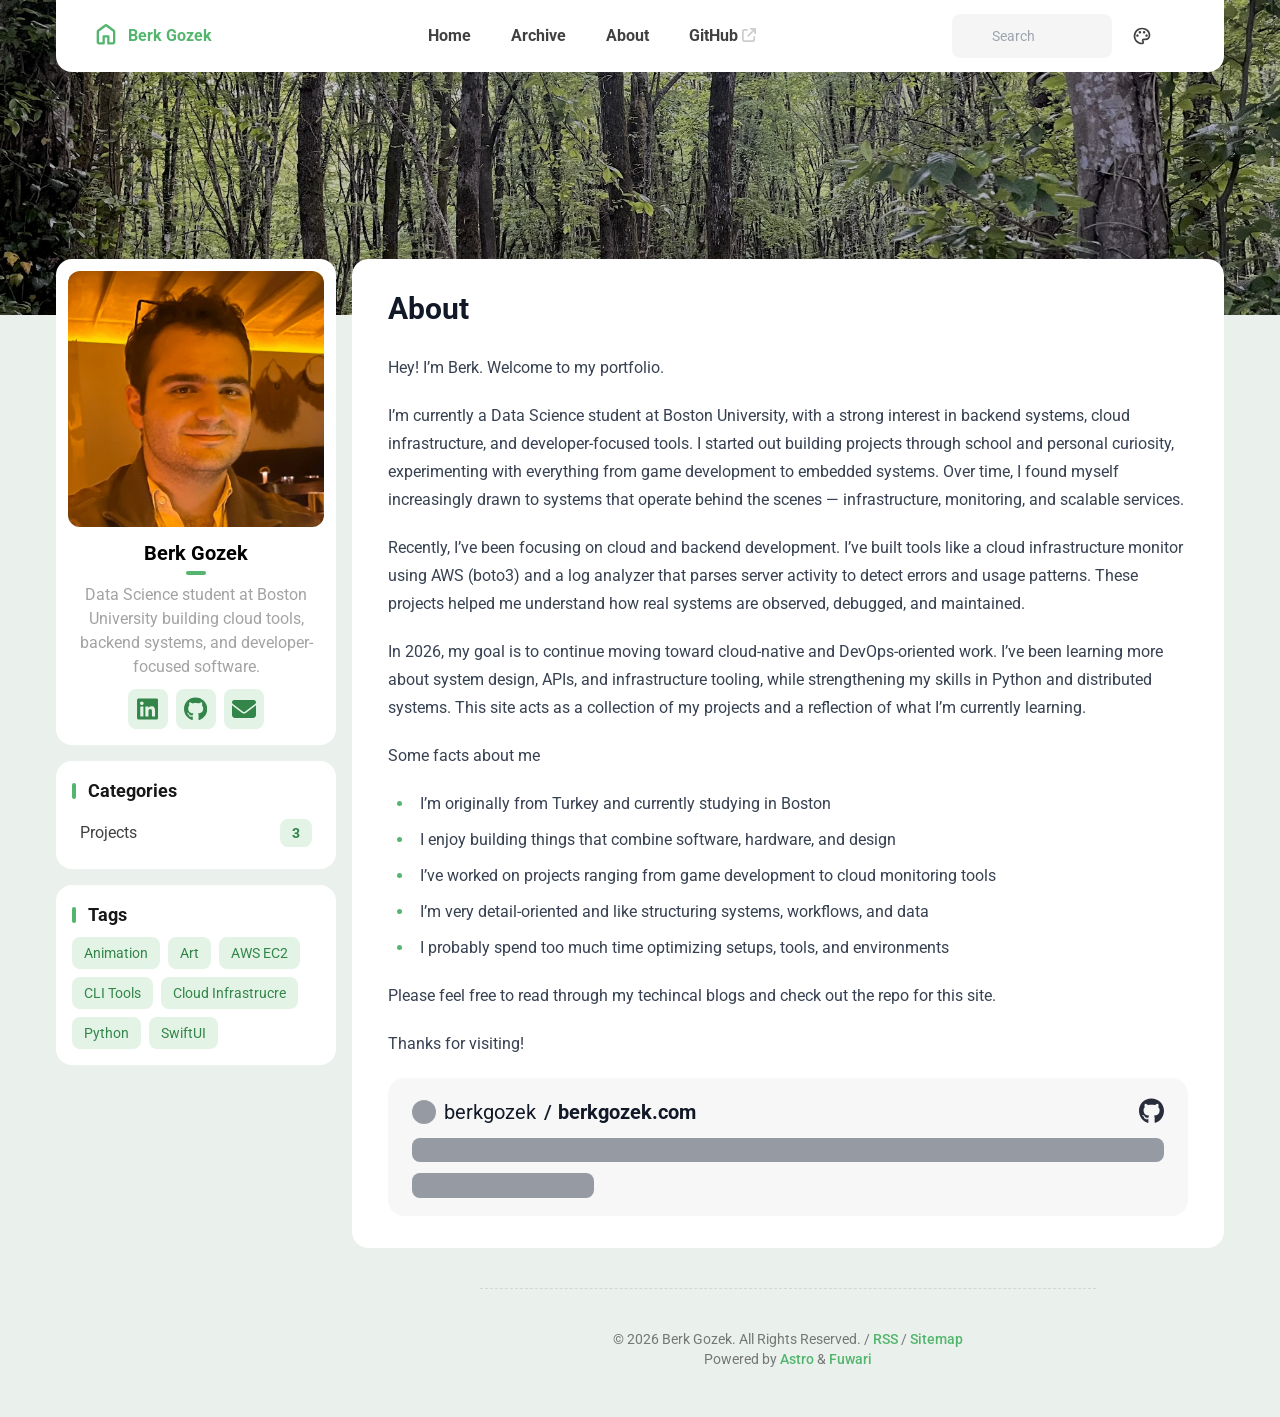
==== commit a238c7f2: "try 2" ====
--- a/about/index.html
+++ b/about/index.html
@@ -1,4 +1,4 @@
-<!DOCTYPE html><html lang="en" class="bg-[var(--page-bg)] transition text-[14px] md:text-[16px]" data-overlayscrollbars-initialize data-astro-cid-sckkx6r4 style="--bannerOffset: 15vh;--banner-height-home: 65vh;--banner-height: 35vh;--configHue: 150;--page-width: 75rem;"> <head><title>About - Berk Gozek</title><meta charset="UTF-8"><meta name="description" content="About"><meta name="author" content="Berk Gozek"><meta property="og:site_name" content="Berk Gozek"><meta property="og:url" content="https://fuwari.vercel.app/about/"><meta property="og:title" content="About - Berk Gozek"><meta property="og:description" content="About"><meta property="og:type" content="website"><meta name="twitter:card" content="summary_large_image"><meta property="twitter:url" content="https://fuwari.vercel.app/about/"><meta name="twitter:title" content="About - Berk Gozek"><meta name="twitter:description" content="About"><meta name="viewport" content="width=device-width"><meta name="generator" content="Astro v5.13.10"><link rel="icon" href="/favicon/favicon-light-32.png" sizes="32x32" media="(prefers-color-scheme: light)"><link rel="icon" href="/favicon/favicon-light-128.png" sizes="128x128" media="(prefers-color-scheme: light)"><link rel="icon" href="/favicon/favicon-light-180.png" sizes="180x180" media="(prefers-color-scheme: light)"><link rel="icon" href="/favicon/favicon-light-192.png" sizes="192x192" media="(prefers-color-scheme: light)"><link rel="icon" href="/favicon/favicon-dark-32.png" sizes="32x32" media="(prefers-color-scheme: dark)"><link rel="icon" href="/favicon/favicon-dark-128.png" sizes="128x128" media="(prefers-color-scheme: dark)"><link rel="icon" href="/favicon/favicon-dark-180.png" sizes="180x180" media="(prefers-color-scheme: dark)"><link rel="icon" href="/favicon/favicon-dark-192.png" sizes="192x192" media="(prefers-color-scheme: dark)"><!-- Set the theme before the page is rendered to avoid a flash --><script>(function(){const DEFAULT_THEME = "auto";
+<!DOCTYPE html><html lang="en" class="bg-[var(--page-bg)] transition text-[14px] md:text-[16px]" data-overlayscrollbars-initialize data-astro-cid-sckkx6r4 style="--bannerOffset: 15vh;--banner-height-home: 65vh;--banner-height: 35vh;--configHue: 150;--page-width: 75rem;"> <head><title>About - Berk Gozek</title><meta charset="UTF-8"><meta name="description" content="About"><meta name="author" content="Berk Gozek"><meta property="og:site_name" content="Berk Gozek"><meta property="og:url" content="https://berkgozek.com/about/"><meta property="og:title" content="About - Berk Gozek"><meta property="og:description" content="About"><meta property="og:type" content="website"><meta name="twitter:card" content="summary_large_image"><meta property="twitter:url" content="https://berkgozek.com/about/"><meta name="twitter:title" content="About - Berk Gozek"><meta name="twitter:description" content="About"><meta name="viewport" content="width=device-width"><meta name="generator" content="Astro v5.13.10"><link rel="icon" href="/favicon/favicon-light-32.png" sizes="32x32" media="(prefers-color-scheme: light)"><link rel="icon" href="/favicon/favicon-light-128.png" sizes="128x128" media="(prefers-color-scheme: light)"><link rel="icon" href="/favicon/favicon-light-180.png" sizes="180x180" media="(prefers-color-scheme: light)"><link rel="icon" href="/favicon/favicon-light-192.png" sizes="192x192" media="(prefers-color-scheme: light)"><link rel="icon" href="/favicon/favicon-dark-32.png" sizes="32x32" media="(prefers-color-scheme: dark)"><link rel="icon" href="/favicon/favicon-dark-128.png" sizes="128x128" media="(prefers-color-scheme: dark)"><link rel="icon" href="/favicon/favicon-dark-180.png" sizes="180x180" media="(prefers-color-scheme: dark)"><link rel="icon" href="/favicon/favicon-dark-192.png" sizes="192x192" media="(prefers-color-scheme: dark)"><!-- Set the theme before the page is rendered to avoid a flash --><script>(function(){const DEFAULT_THEME = "auto";
 const LIGHT_MODE = "light";
 const DARK_MODE = "dark";
 const AUTO_MODE = "auto";
@@ -31,7 +31,7 @@
 			let offset = Math.floor(window.innerHeight * (BANNER_HEIGHT_EXTEND / 100));
 			offset = offset - offset % 4;
 			document.documentElement.style.setProperty('--banner-height-extend', `${offset}px`);
-		})();</script><!-- defines global css variables. This will be applied to <html> <body> and some other elements idk why --><link rel="alternate" type="application/rss+xml" title="Berk Gozek" href="https://fuwari.vercel.app/rss.xml"><link rel="stylesheet" href="/_astro/Layout.DSulWsr7.css">
+		})();</script><!-- defines global css variables. This will be applied to <html> <body> and some other elements idk why --><link rel="alternate" type="application/rss+xml" title="Berk Gozek" href="https://berkgozek.com/rss.xml"><link rel="stylesheet" href="/_astro/Layout.DSulWsr7.css">
 <link rel="stylesheet" href="/_astro/Layout.y4KPJ9hc.css">
 <link rel="stylesheet" href="/_astro/about.BtniRLn_.css">
 <link rel="stylesheet" href="/_astro/_page_.ZlghMKVQ.css">
@@ -111,22 +111,22 @@
 <li>I’ve worked on projects ranging from game development to cloud monitoring tools</li>
 <li>I’m very detail-oriented and like structuring systems, workflows, and data</li>
 <li>I probably spend too much time optimizing setups, tools, and environments</li>
-</ul><p>Please feel free to read through my techincal blogs and check out the repo for this site.</p><p>Thanks for visiting!</p><a id="GCz1weze-card" class="card-github fetch-waiting no-styling" href="https://github.com/berkgozek/berkgozek.com" target="_blank" repo="berkgozek/berkgozek.com"><div class="gc-titlebar"><div class="gc-titlebar-left"><div class="gc-owner"><div id="GCz1weze-avatar" class="gc-avatar"></div><div class="gc-user">berkgozek</div></div><div class="gc-divider">/</div><div class="gc-repo">berkgozek.com</div></div><div class="github-logo"></div></div><div id="GCz1weze-description" class="gc-description">Waiting for api.github.com...</div><div class="gc-infobar"><div id="GCz1weze-stars" class="gc-stars">00K</div><div id="GCz1weze-forks" class="gc-forks">0K</div><div id="GCz1weze-license" class="gc-license">0K</div><span id="GCz1weze-language" class="gc-language">Waiting...</span></div><script id="GCz1weze-script" type="text/javascript" defer>
+</ul><p>Please feel free to read through my techincal blogs and check out the repo for this site.</p><p>Thanks for visiting!</p><a id="GCsu2f89-card" class="card-github fetch-waiting no-styling" href="https://github.com/berkgozek/berkgozek.com" target="_blank" repo="berkgozek/berkgozek.com"><div class="gc-titlebar"><div class="gc-titlebar-left"><div class="gc-owner"><div id="GCsu2f89-avatar" class="gc-avatar"></div><div class="gc-user">berkgozek</div></div><div class="gc-divider">/</div><div class="gc-repo">berkgozek.com</div></div><div class="github-logo"></div></div><div id="GCsu2f89-description" class="gc-description">Waiting for api.github.com...</div><div class="gc-infobar"><div id="GCsu2f89-stars" class="gc-stars">00K</div><div id="GCsu2f89-forks" class="gc-forks">0K</div><div id="GCsu2f89-license" class="gc-license">0K</div><span id="GCsu2f89-language" class="gc-language">Waiting...</span></div><script id="GCsu2f89-script" type="text/javascript" defer>
       fetch('https://api.github.com/repos/berkgozek/berkgozek.com', { referrerPolicy: "no-referrer" }).then(response => response.json()).then(data => {
-        document.getElementById('GCz1weze-description').innerText = data.description?.replace(/:[a-zA-Z0-9_]+:/g, '') || "Description not set";
-        document.getElementById('GCz1weze-language').innerText = data.language;
-        document.getElementById('GCz1weze-forks').innerText = Intl.NumberFormat('en-us', { notation: "compact", maximumFractionDigits: 1 }).format(data.forks).replaceAll(" ", '');
-        document.getElementById('GCz1weze-stars').innerText = Intl.NumberFormat('en-us', { notation: "compact", maximumFractionDigits: 1 }).format(data.stargazers_count).replaceAll(" ", '');
-        const avatarEl = document.getElementById('GCz1weze-avatar');
+        document.getElementById('GCsu2f89-description').innerText = data.description?.replace(/:[a-zA-Z0-9_]+:/g, '') || "Description not set";
+        document.getElementById('GCsu2f89-language').innerText = data.language;
+        document.getElementById('GCsu2f89-forks').innerText = Intl.NumberFormat('en-us', { notation: "compact", maximumFractionDigits: 1 }).format(data.forks).replaceAll(" ", '');
+        document.getElementById('GCsu2f89-stars').innerText = Intl.NumberFormat('en-us', { notation: "compact", maximumFractionDigits: 1 }).format(data.stargazers_count).replaceAll(" ", '');
+        const avatarEl = document.getElementById('GCsu2f89-avatar');
         avatarEl.style.backgroundImage = 'url(' + data.owner.avatar_url + ')';
         avatarEl.style.backgroundColor = 'transparent';
-        document.getElementById('GCz1weze-license').innerText = data.license?.spdx_id || "no-license";
-        document.getElementById('GCz1weze-card').classList.remove("fetch-waiting");
-        console.log("[GITHUB-CARD] Loaded card for berkgozek/berkgozek.com | GCz1weze.")
+        document.getElementById('GCsu2f89-license').innerText = data.license?.spdx_id || "no-license";
+        document.getElementById('GCsu2f89-card').classList.remove("fetch-waiting");
+        console.log("[GITHUB-CARD] Loaded card for berkgozek/berkgozek.com | GCsu2f89.")
       }).catch(err => {
-        const c = document.getElementById('GCz1weze-card');
+        const c = document.getElementById('GCsu2f89-card');
         c?.classList.add("fetch-error");
-        console.warn("[GITHUB-CARD] (Error) Loading card for berkgozek/berkgozek.com | GCz1weze.")
+        console.warn("[GITHUB-CARD] (Error) Loading card for berkgozek/berkgozek.com | GCsu2f89.")
       })
     </script></a></section>  </div> <script type="module">document.addEventListener("click",function(s){const t=s.target;if(t&&t.classList.contains("copy-btn")){const c=t.closest("pre")?.querySelector("code"),i=Array.from(c?.querySelectorAll(".code:not(summary *)")??[]).map(e=>e.textContent).map(e=>e===`
 `?"":e).join(`
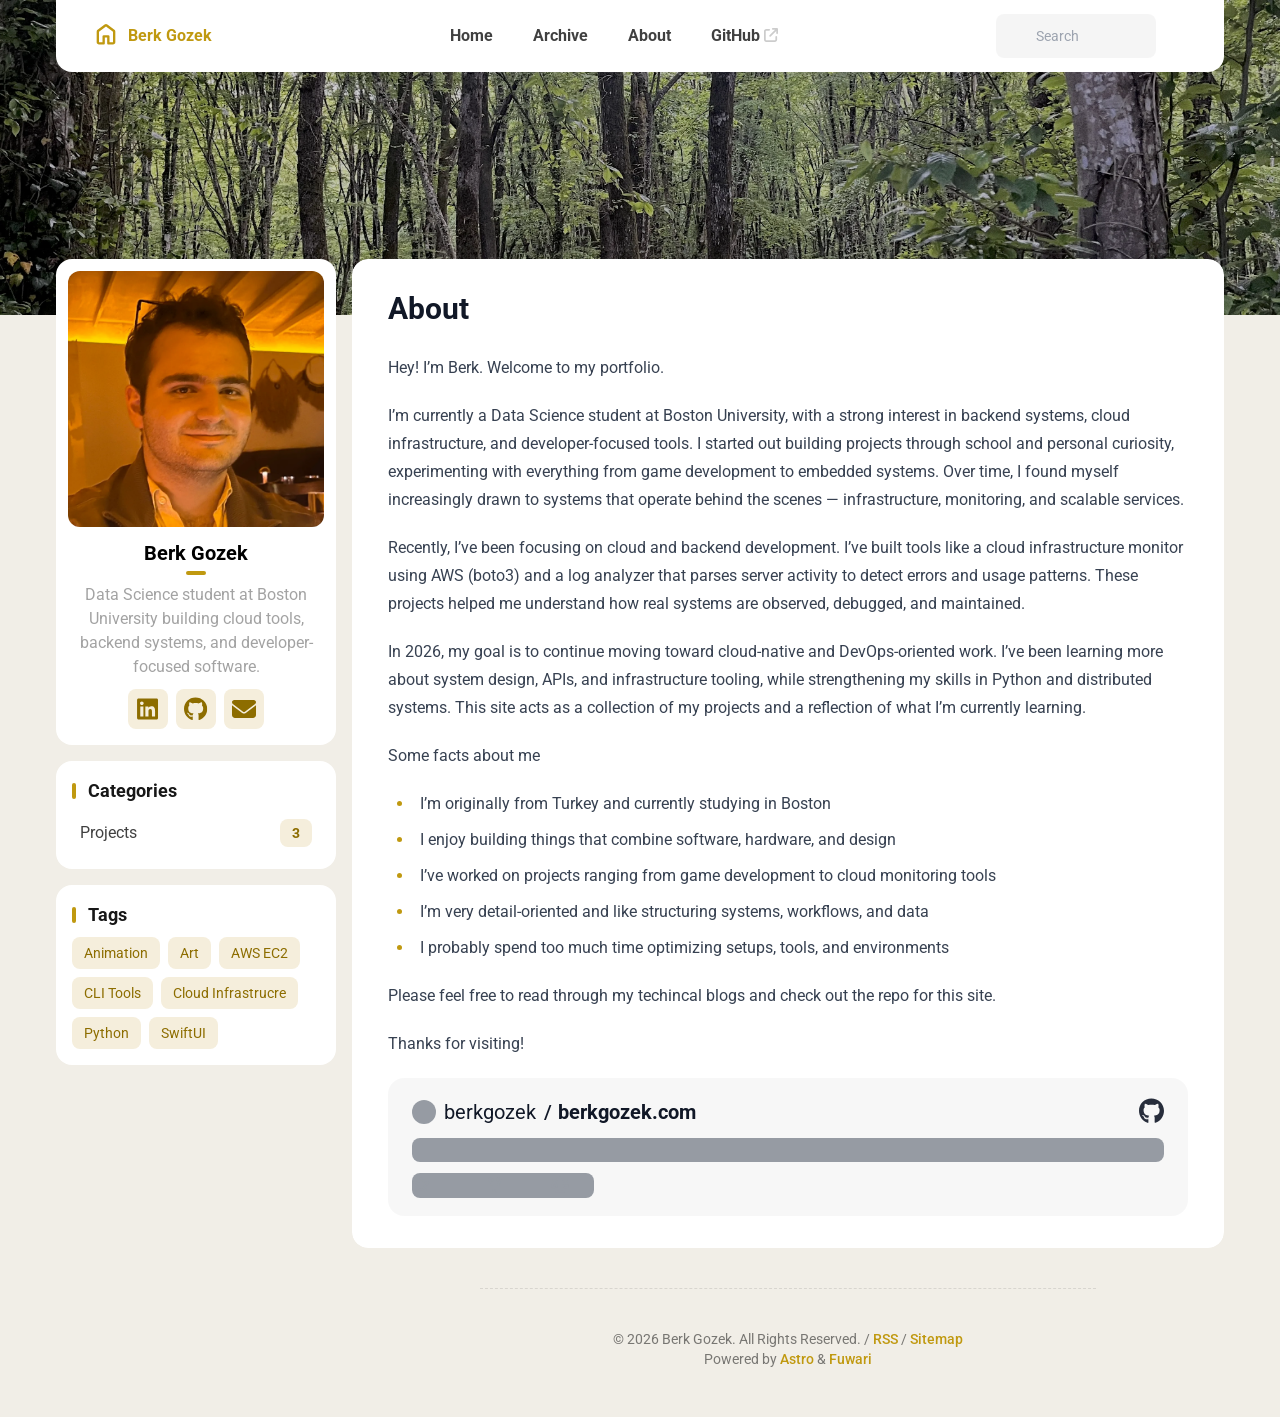
==== commit ec7568ef: "changed hue and disabled color changer" ====
--- a/about/index.html
+++ b/about/index.html
@@ -1,10 +1,10 @@
-<!DOCTYPE html><html lang="en" class="bg-[var(--page-bg)] transition text-[14px] md:text-[16px]" data-overlayscrollbars-initialize data-astro-cid-sckkx6r4 style="--bannerOffset: 15vh;--banner-height-home: 65vh;--banner-height: 35vh;--configHue: 150;--page-width: 75rem;"> <head><title>About - Berk Gozek</title><meta charset="UTF-8"><meta name="description" content="About"><meta name="author" content="Berk Gozek"><meta property="og:site_name" content="Berk Gozek"><meta property="og:url" content="https://berkgozek.com/about/"><meta property="og:title" content="About - Berk Gozek"><meta property="og:description" content="About"><meta property="og:type" content="website"><meta name="twitter:card" content="summary_large_image"><meta property="twitter:url" content="https://berkgozek.com/about/"><meta name="twitter:title" content="About - Berk Gozek"><meta name="twitter:description" content="About"><meta name="viewport" content="width=device-width"><meta name="generator" content="Astro v5.13.10"><link rel="icon" href="/favicon/favicon-light-32.png" sizes="32x32" media="(prefers-color-scheme: light)"><link rel="icon" href="/favicon/favicon-light-128.png" sizes="128x128" media="(prefers-color-scheme: light)"><link rel="icon" href="/favicon/favicon-light-180.png" sizes="180x180" media="(prefers-color-scheme: light)"><link rel="icon" href="/favicon/favicon-light-192.png" sizes="192x192" media="(prefers-color-scheme: light)"><link rel="icon" href="/favicon/favicon-dark-32.png" sizes="32x32" media="(prefers-color-scheme: dark)"><link rel="icon" href="/favicon/favicon-dark-128.png" sizes="128x128" media="(prefers-color-scheme: dark)"><link rel="icon" href="/favicon/favicon-dark-180.png" sizes="180x180" media="(prefers-color-scheme: dark)"><link rel="icon" href="/favicon/favicon-dark-192.png" sizes="192x192" media="(prefers-color-scheme: dark)"><!-- Set the theme before the page is rendered to avoid a flash --><script>(function(){const DEFAULT_THEME = "auto";
+<!DOCTYPE html><html lang="en" class="bg-[var(--page-bg)] transition text-[14px] md:text-[16px]" data-overlayscrollbars-initialize data-astro-cid-sckkx6r4 style="--bannerOffset: 15vh;--banner-height-home: 65vh;--banner-height: 35vh;--configHue: 90;--page-width: 75rem;"> <head><title>About - Berk Gozek</title><meta charset="UTF-8"><meta name="description" content="About"><meta name="author" content="Berk Gozek"><meta property="og:site_name" content="Berk Gozek"><meta property="og:url" content="https://berkgozek.com/about/"><meta property="og:title" content="About - Berk Gozek"><meta property="og:description" content="About"><meta property="og:type" content="website"><meta name="twitter:card" content="summary_large_image"><meta property="twitter:url" content="https://berkgozek.com/about/"><meta name="twitter:title" content="About - Berk Gozek"><meta name="twitter:description" content="About"><meta name="viewport" content="width=device-width"><meta name="generator" content="Astro v5.13.10"><link rel="icon" href="/favicon/favicon-light-32.png" sizes="32x32" media="(prefers-color-scheme: light)"><link rel="icon" href="/favicon/favicon-light-128.png" sizes="128x128" media="(prefers-color-scheme: light)"><link rel="icon" href="/favicon/favicon-light-180.png" sizes="180x180" media="(prefers-color-scheme: light)"><link rel="icon" href="/favicon/favicon-light-192.png" sizes="192x192" media="(prefers-color-scheme: light)"><link rel="icon" href="/favicon/favicon-dark-32.png" sizes="32x32" media="(prefers-color-scheme: dark)"><link rel="icon" href="/favicon/favicon-dark-128.png" sizes="128x128" media="(prefers-color-scheme: dark)"><link rel="icon" href="/favicon/favicon-dark-180.png" sizes="180x180" media="(prefers-color-scheme: dark)"><link rel="icon" href="/favicon/favicon-dark-192.png" sizes="192x192" media="(prefers-color-scheme: dark)"><!-- Set the theme before the page is rendered to avoid a flash --><script>(function(){const DEFAULT_THEME = "auto";
 const LIGHT_MODE = "light";
 const DARK_MODE = "dark";
 const AUTO_MODE = "auto";
 const BANNER_HEIGHT_EXTEND = 30;
 const PAGE_WIDTH = 75;
-const configHue = 150;
+const configHue = 90;
 
 			// Load the theme from local storage
 			const theme = localStorage.getItem('theme') || DEFAULT_THEME;
@@ -37,7 +37,7 @@
 <link rel="stylesheet" href="/_astro/_page_.ZlghMKVQ.css">
 <link rel="stylesheet" href="/_astro/_page_.9gYMQFMu.css">
 <style>input.svelte-1wah7ro:focus{outline:0}.search-panel.svelte-1wah7ro{max-height:calc(100vh - 100px);overflow-y:auto}#display-setting.svelte-d7tq3k input[type=range]:where(.svelte-d7tq3k){-webkit-appearance:none;height:1.5rem;background-image:var(--color-selection-bar);transition:background-image .15s ease-in-out}#display-setting.svelte-d7tq3k input[type=range]:where(.svelte-d7tq3k)::-webkit-slider-thumb{-webkit-appearance:none;height:1rem;width:.5rem;border-radius:.125rem;background:#ffffffb3;box-shadow:none}#display-setting.svelte-d7tq3k input[type=range]:where(.svelte-d7tq3k)::-webkit-slider-thumb:hover{background:#fffc}#display-setting.svelte-d7tq3k input[type=range]:where(.svelte-d7tq3k)::-webkit-slider-thumb:active{background:#fff9}#display-setting.svelte-d7tq3k input[type=range]:where(.svelte-d7tq3k)::-moz-range-thumb{-webkit-appearance:none;height:1rem;width:.5rem;border-radius:.125rem;border-width:0;background:#ffffffb3;box-shadow:none}#display-setting.svelte-d7tq3k input[type=range]:where(.svelte-d7tq3k)::-moz-range-thumb:hover{background:#fffc}#display-setting.svelte-d7tq3k input[type=range]:where(.svelte-d7tq3k)::-moz-range-thumb:active{background:#fff9}#display-setting.svelte-d7tq3k input[type=range]:where(.svelte-d7tq3k)::-ms-thumb{-webkit-appearance:none;height:1rem;width:.5rem;border-radius:.125rem;background:#ffffffb3;box-shadow:none}#display-setting.svelte-d7tq3k input[type=range]:where(.svelte-d7tq3k)::-ms-thumb:hover{background:#fffc}#display-setting.svelte-d7tq3k input[type=range]:where(.svelte-d7tq3k)::-ms-thumb:active{background:#fff9}
-</style><script type="module" src="/_astro/page.Z8IJTFqj.js"></script></head> <body class=" min-h-screen transition  enable-banner" data-overlayscrollbars-initialize data-astro-cid-sckkx6r4 style="--bannerOffset: 15vh;--banner-height-home: 65vh;--banner-height: 35vh;--configHue: 150;--page-width: 75rem;"> <div id="config-carrier" data-hue="150"></div>    <div id="top-row" class="z-50 pointer-events-none relative transition-all duration-700 max-w-[var(--page-width)] px-0 md:px-4 mx-auto"> <div id="navbar-wrapper" class="pointer-events-auto sticky top-0 transition-all"> <div id="navbar" class="z-50 onload-animation"> <div class="absolute h-8 left-0 right-0 -top-8 bg-[var(--card-bg)] transition"></div> <!-- used for onload animation --> <div class="card-base !overflow-visible max-w-[var(--page-width)] h-[4.5rem] !rounded-t-none mx-auto flex items-center justify-between px-4"> <a href="/" class="btn-plain scale-animation rounded-lg h-[3.25rem] px-5 font-bold active:scale-95"> <div class="flex flex-row text-[var(--primary)] items-center text-md"> <svg width="1em" height="1em" class="text-[1.75rem] mb-1 mr-2" data-icon="material-symbols:home-outline-rounded">   <symbol id="ai:material-symbols:home-outline-rounded" viewBox="0 0 24 24"><path fill="currentColor" d="M6 19h3v-5q0-.425.288-.712T10 13h4q.425 0 .713.288T15 14v5h3v-9l-6-4.5L6 10zm-2 0v-9q0-.475.213-.9t.587-.7l6-4.5q.525-.4 1.2-.4t1.2.4l6 4.5q.375.275.588.7T20 10v9q0 .825-.588 1.413T18 21h-4q-.425 0-.712-.288T13 20v-5h-2v5q0 .425-.288.713T10 21H6q-.825 0-1.412-.587T4 19m8-6.75"/></symbol><use href="#ai:material-symbols:home-outline-rounded"></use>  </svg> Berk Gozek </div> </a> <div class="hidden md:flex"> <a aria-label="Home" href="/" class="btn-plain scale-animation rounded-lg h-11 font-bold px-5 active:scale-95"> <div class="flex items-center"> Home  </div> </a><a aria-label="Archive" href="/archive/" class="btn-plain scale-animation rounded-lg h-11 font-bold px-5 active:scale-95"> <div class="flex items-center"> Archive  </div> </a><a aria-label="About" href="/about/" class="btn-plain scale-animation rounded-lg h-11 font-bold px-5 active:scale-95"> <div class="flex items-center"> About  </div> </a><a aria-label="GitHub" href="https://github.com/berkgozek" target="_blank" class="btn-plain scale-animation rounded-lg h-11 font-bold px-5 active:scale-95"> <div class="flex items-center"> GitHub <svg width="1em" height="1em" class="text-[0.875rem] transition -translate-y-[1px] ml-1 text-black/[0.2] dark:text-white/[0.2]" data-icon="fa6-solid:arrow-up-right-from-square">   <symbol id="ai:fa6-solid:arrow-up-right-from-square" viewBox="0 0 512 512"><path fill="currentColor" d="M320 0c-17.7 0-32 14.3-32 32s14.3 32 32 32h82.7L201.4 265.4c-12.5 12.5-12.5 32.8 0 45.3s32.8 12.5 45.3 0L448 109.3V192c0 17.7 14.3 32 32 32s32-14.3 32-32V32c0-17.7-14.3-32-32-32zM80 32C35.8 32 0 67.8 0 112v320c0 44.2 35.8 80 80 80h320c44.2 0 80-35.8 80-80V320c0-17.7-14.3-32-32-32s-32 14.3-32 32v112c0 8.8-7.2 16-16 16H80c-8.8 0-16-7.2-16-16V112c0-8.8 7.2-16 16-16h112c17.7 0 32-14.3 32-32s-14.3-32-32-32z"/></symbol><use href="#ai:fa6-solid:arrow-up-right-from-square"></use>  </svg> </div> </a> </div> <div class="flex"> <!--<SearchPanel client:load>--> <style>astro-island,astro-slot,astro-static-slot{display:contents}</style><script>(()=>{var e=async t=>{await(await t())()};(self.Astro||(self.Astro={})).only=e;window.dispatchEvent(new Event("astro:only"));})();</script><script>(()=>{var A=Object.defineProperty;var g=(i,o,a)=>o in i?A(i,o,{enumerable:!0,configurable:!0,writable:!0,value:a}):i[o]=a;var d=(i,o,a)=>g(i,typeof o!="symbol"?o+"":o,a);{let i={0:t=>m(t),1:t=>a(t),2:t=>new RegExp(t),3:t=>new Date(t),4:t=>new Map(a(t)),5:t=>new Set(a(t)),6:t=>BigInt(t),7:t=>new URL(t),8:t=>new Uint8Array(t),9:t=>new Uint16Array(t),10:t=>new Uint32Array(t),11:t=>1/0*t},o=t=>{let[l,e]=t;return l in i?i[l](e):void 0},a=t=>t.map(o),m=t=>typeof t!="object"||t===null?t:Object.fromEntries(Object.entries(t).map(([l,e])=>[l,o(e)]));class y extends HTMLElement{constructor(){super(...arguments);d(this,"Component");d(this,"hydrator");d(this,"hydrate",async()=>{var b;if(!this.hydrator||!this.isConnected)return;let e=(b=this.parentElement)==null?void 0:b.closest("astro-island[ssr]");if(e){e.addEventListener("astro:hydrate",this.hydrate,{once:!0});return}let c=this.querySelectorAll("astro-slot"),n={},h=this.querySelectorAll("template[data-astro-template]");for(let r of h){let s=r.closest(this.tagName);s!=null&&s.isSameNode(this)&&(n[r.getAttribute("data-astro-template")||"default"]=r.innerHTML,r.remove())}for(let r of c){let s=r.closest(this.tagName);s!=null&&s.isSameNode(this)&&(n[r.getAttribute("name")||"default"]=r.innerHTML)}let p;try{p=this.hasAttribute("props")?m(JSON.parse(this.getAttribute("props"))):{}}catch(r){let s=this.getAttribute("component-url")||"<unknown>",v=this.getAttribute("component-export");throw v&&(s+=` (export ${v})`),console.error(`[hydrate] Error parsing props for component ${s}`,this.getAttribute("props"),r),r}let u;await this.hydrator(this)(this.Component,p,n,{client:this.getAttribute("client")}),this.removeAttribute("ssr"),this.dispatchEvent(new CustomEvent("astro:hydrate"))});d(this,"unmount",()=>{this.isConnected||this.dispatchEvent(new CustomEvent("astro:unmount"))})}disconnectedCallback(){document.removeEventListener("astro:after-swap",this.unmount),document.addEventListener("astro:after-swap",this.unmount,{once:!0})}connectedCallback(){if(!this.hasAttribute("await-children")||document.readyState==="interactive"||document.readyState==="complete")this.childrenConnectedCallback();else{let e=()=>{document.removeEventListener("DOMContentLoaded",e),c.disconnect(),this.childrenConnectedCallback()},c=new MutationObserver(()=>{var n;((n=this.lastChild)==null?void 0:n.nodeType)===Node.COMMENT_NODE&&this.lastChild.nodeValue==="astro:end"&&(this.lastChild.remove(),e())});c.observe(this,{childList:!0}),document.addEventListener("DOMContentLoaded",e)}}async childrenConnectedCallback(){let e=this.getAttribute("before-hydration-url");e&&await import(e),this.start()}async start(){let e=JSON.parse(this.getAttribute("opts")),c=this.getAttribute("client");if(Astro[c]===void 0){window.addEventListener(`astro:${c}`,()=>this.start(),{once:!0});return}try{await Astro[c](async()=>{let n=this.getAttribute("renderer-url"),[h,{default:p}]=await Promise.all([import(this.getAttribute("component-url")),n?import(n):()=>()=>{}]),u=this.getAttribute("component-export")||"default";if(!u.includes("."))this.Component=h[u];else{this.Component=h;for(let f of u.split("."))this.Component=this.Component[f]}return this.hydrator=p,this.hydrate},e,this)}catch(n){console.error(`[astro-island] Error hydrating ${this.getAttribute("component-url")}`,n)}}attributeChangedCallback(){this.hydrate()}}d(y,"observedAttributes",["props"]),customElements.get("astro-island")||customElements.define("astro-island",y)}})();</script><astro-island uid="ZWLSEP" component-url="/_astro/Search.DpBcKkHr.js" component-export="default" renderer-url="/_astro/client.svelte.BtEbdPyR.js" props="{}" ssr client="only" opts="{&quot;name&quot;:&quot;Search&quot;,&quot;value&quot;:&quot;svelte&quot;}"></astro-island> <button aria-label="Display Settings" class="btn-plain scale-animation rounded-lg h-11 w-11 active:scale-90" id="display-settings-switch"> <svg width="1em" height="1em" class="text-[1.25rem]" data-icon="material-symbols:palette-outline">   <symbol id="ai:material-symbols:palette-outline" viewBox="0 0 24 24"><path fill="currentColor" d="M12 22q-2.05 0-3.875-.788t-3.187-2.15t-2.15-3.187T2 12q0-2.075.813-3.9t2.2-3.175T8.25 2.788T12.2 2q2 0 3.775.688t3.113 1.9t2.125 2.875T22 11.05q0 2.875-1.75 4.413T16 17h-1.85q-.225 0-.312.125t-.088.275q0 .3.375.863t.375 1.287q0 1.25-.687 1.85T12 22m-5.5-9q.65 0 1.075-.425T8 11.5t-.425-1.075T6.5 10t-1.075.425T5 11.5t.425 1.075T6.5 13m3-4q.65 0 1.075-.425T11 7.5t-.425-1.075T9.5 6t-1.075.425T8 7.5t.425 1.075T9.5 9m5 0q.65 0 1.075-.425T16 7.5t-.425-1.075T14.5 6t-1.075.425T13 7.5t.425 1.075T14.5 9m3 4q.65 0 1.075-.425T19 11.5t-.425-1.075T17.5 10t-1.075.425T16 11.5t.425 1.075T17.5 13M12 20q.225 0 .363-.125t.137-.325q0-.35-.375-.825T11.75 17.3q0-1.05.725-1.675T14.25 15H16q1.65 0 2.825-.962T20 11.05q0-3.025-2.312-5.038T12.2 4Q8.8 4 6.4 6.325T4 12q0 3.325 2.338 5.663T12 20"/></symbol><use href="#ai:material-symbols:palette-outline"></use>  </svg> </button> <astro-island uid="Z5zuKs" component-url="/_astro/LightDarkSwitch.Cq210o6L.js" component-export="default" renderer-url="/_astro/client.svelte.BtEbdPyR.js" props="{}" ssr client="only" opts="{&quot;name&quot;:&quot;LightDarkSwitch&quot;,&quot;value&quot;:&quot;svelte&quot;}"></astro-island> <button aria-label="Menu" name="Nav Menu" class="btn-plain scale-animation rounded-lg w-11 h-11 active:scale-90 md:!hidden" id="nav-menu-switch"> <svg width="1em" height="1em" class="text-[1.25rem]" data-icon="material-symbols:menu-rounded">   <symbol id="ai:material-symbols:menu-rounded" viewBox="0 0 24 24"><path fill="currentColor" d="M4 18q-.425 0-.712-.288T3 17t.288-.712T4 16h16q.425 0 .713.288T21 17t-.288.713T20 18zm0-5q-.425 0-.712-.288T3 12t.288-.712T4 11h16q.425 0 .713.288T21 12t-.288.713T20 13zm0-5q-.425 0-.712-.288T3 7t.288-.712T4 6h16q.425 0 .713.288T21 7t-.288.713T20 8z"/></symbol><use href="#ai:material-symbols:menu-rounded"></use>  </svg> </button> </div> <div id="nav-menu-panel" class="float-panel float-panel-closed absolute transition-all fixed right-4 px-2 py-2"> <a href="/" class="group flex justify-between items-center py-2 pl-3 pr-1 rounded-lg gap-8
+</style><script type="module" src="/_astro/page.Z8IJTFqj.js"></script></head> <body class=" min-h-screen transition  enable-banner" data-overlayscrollbars-initialize data-astro-cid-sckkx6r4 style="--bannerOffset: 15vh;--banner-height-home: 65vh;--banner-height: 35vh;--configHue: 90;--page-width: 75rem;"> <div id="config-carrier" data-hue="90"></div>    <div id="top-row" class="z-50 pointer-events-none relative transition-all duration-700 max-w-[var(--page-width)] px-0 md:px-4 mx-auto"> <div id="navbar-wrapper" class="pointer-events-auto sticky top-0 transition-all"> <div id="navbar" class="z-50 onload-animation"> <div class="absolute h-8 left-0 right-0 -top-8 bg-[var(--card-bg)] transition"></div> <!-- used for onload animation --> <div class="card-base !overflow-visible max-w-[var(--page-width)] h-[4.5rem] !rounded-t-none mx-auto flex items-center justify-between px-4"> <a href="/" class="btn-plain scale-animation rounded-lg h-[3.25rem] px-5 font-bold active:scale-95"> <div class="flex flex-row text-[var(--primary)] items-center text-md"> <svg width="1em" height="1em" class="text-[1.75rem] mb-1 mr-2" data-icon="material-symbols:home-outline-rounded">   <symbol id="ai:material-symbols:home-outline-rounded" viewBox="0 0 24 24"><path fill="currentColor" d="M6 19h3v-5q0-.425.288-.712T10 13h4q.425 0 .713.288T15 14v5h3v-9l-6-4.5L6 10zm-2 0v-9q0-.475.213-.9t.587-.7l6-4.5q.525-.4 1.2-.4t1.2.4l6 4.5q.375.275.588.7T20 10v9q0 .825-.588 1.413T18 21h-4q-.425 0-.712-.288T13 20v-5h-2v5q0 .425-.288.713T10 21H6q-.825 0-1.412-.587T4 19m8-6.75"/></symbol><use href="#ai:material-symbols:home-outline-rounded"></use>  </svg> Berk Gozek </div> </a> <div class="hidden md:flex"> <a aria-label="Home" href="/" class="btn-plain scale-animation rounded-lg h-11 font-bold px-5 active:scale-95"> <div class="flex items-center"> Home  </div> </a><a aria-label="Archive" href="/archive/" class="btn-plain scale-animation rounded-lg h-11 font-bold px-5 active:scale-95"> <div class="flex items-center"> Archive  </div> </a><a aria-label="About" href="/about/" class="btn-plain scale-animation rounded-lg h-11 font-bold px-5 active:scale-95"> <div class="flex items-center"> About  </div> </a><a aria-label="GitHub" href="https://github.com/berkgozek" target="_blank" class="btn-plain scale-animation rounded-lg h-11 font-bold px-5 active:scale-95"> <div class="flex items-center"> GitHub <svg width="1em" height="1em" class="text-[0.875rem] transition -translate-y-[1px] ml-1 text-black/[0.2] dark:text-white/[0.2]" data-icon="fa6-solid:arrow-up-right-from-square">   <symbol id="ai:fa6-solid:arrow-up-right-from-square" viewBox="0 0 512 512"><path fill="currentColor" d="M320 0c-17.7 0-32 14.3-32 32s14.3 32 32 32h82.7L201.4 265.4c-12.5 12.5-12.5 32.8 0 45.3s32.8 12.5 45.3 0L448 109.3V192c0 17.7 14.3 32 32 32s32-14.3 32-32V32c0-17.7-14.3-32-32-32zM80 32C35.8 32 0 67.8 0 112v320c0 44.2 35.8 80 80 80h320c44.2 0 80-35.8 80-80V320c0-17.7-14.3-32-32-32s-32 14.3-32 32v112c0 8.8-7.2 16-16 16H80c-8.8 0-16-7.2-16-16V112c0-8.8 7.2-16 16-16h112c17.7 0 32-14.3 32-32s-14.3-32-32-32z"/></symbol><use href="#ai:fa6-solid:arrow-up-right-from-square"></use>  </svg> </div> </a> </div> <div class="flex"> <!--<SearchPanel client:load>--> <style>astro-island,astro-slot,astro-static-slot{display:contents}</style><script>(()=>{var e=async t=>{await(await t())()};(self.Astro||(self.Astro={})).only=e;window.dispatchEvent(new Event("astro:only"));})();</script><script>(()=>{var A=Object.defineProperty;var g=(i,o,a)=>o in i?A(i,o,{enumerable:!0,configurable:!0,writable:!0,value:a}):i[o]=a;var d=(i,o,a)=>g(i,typeof o!="symbol"?o+"":o,a);{let i={0:t=>m(t),1:t=>a(t),2:t=>new RegExp(t),3:t=>new Date(t),4:t=>new Map(a(t)),5:t=>new Set(a(t)),6:t=>BigInt(t),7:t=>new URL(t),8:t=>new Uint8Array(t),9:t=>new Uint16Array(t),10:t=>new Uint32Array(t),11:t=>1/0*t},o=t=>{let[l,e]=t;return l in i?i[l](e):void 0},a=t=>t.map(o),m=t=>typeof t!="object"||t===null?t:Object.fromEntries(Object.entries(t).map(([l,e])=>[l,o(e)]));class y extends HTMLElement{constructor(){super(...arguments);d(this,"Component");d(this,"hydrator");d(this,"hydrate",async()=>{var b;if(!this.hydrator||!this.isConnected)return;let e=(b=this.parentElement)==null?void 0:b.closest("astro-island[ssr]");if(e){e.addEventListener("astro:hydrate",this.hydrate,{once:!0});return}let c=this.querySelectorAll("astro-slot"),n={},h=this.querySelectorAll("template[data-astro-template]");for(let r of h){let s=r.closest(this.tagName);s!=null&&s.isSameNode(this)&&(n[r.getAttribute("data-astro-template")||"default"]=r.innerHTML,r.remove())}for(let r of c){let s=r.closest(this.tagName);s!=null&&s.isSameNode(this)&&(n[r.getAttribute("name")||"default"]=r.innerHTML)}let p;try{p=this.hasAttribute("props")?m(JSON.parse(this.getAttribute("props"))):{}}catch(r){let s=this.getAttribute("component-url")||"<unknown>",v=this.getAttribute("component-export");throw v&&(s+=` (export ${v})`),console.error(`[hydrate] Error parsing props for component ${s}`,this.getAttribute("props"),r),r}let u;await this.hydrator(this)(this.Component,p,n,{client:this.getAttribute("client")}),this.removeAttribute("ssr"),this.dispatchEvent(new CustomEvent("astro:hydrate"))});d(this,"unmount",()=>{this.isConnected||this.dispatchEvent(new CustomEvent("astro:unmount"))})}disconnectedCallback(){document.removeEventListener("astro:after-swap",this.unmount),document.addEventListener("astro:after-swap",this.unmount,{once:!0})}connectedCallback(){if(!this.hasAttribute("await-children")||document.readyState==="interactive"||document.readyState==="complete")this.childrenConnectedCallback();else{let e=()=>{document.removeEventListener("DOMContentLoaded",e),c.disconnect(),this.childrenConnectedCallback()},c=new MutationObserver(()=>{var n;((n=this.lastChild)==null?void 0:n.nodeType)===Node.COMMENT_NODE&&this.lastChild.nodeValue==="astro:end"&&(this.lastChild.remove(),e())});c.observe(this,{childList:!0}),document.addEventListener("DOMContentLoaded",e)}}async childrenConnectedCallback(){let e=this.getAttribute("before-hydration-url");e&&await import(e),this.start()}async start(){let e=JSON.parse(this.getAttribute("opts")),c=this.getAttribute("client");if(Astro[c]===void 0){window.addEventListener(`astro:${c}`,()=>this.start(),{once:!0});return}try{await Astro[c](async()=>{let n=this.getAttribute("renderer-url"),[h,{default:p}]=await Promise.all([import(this.getAttribute("component-url")),n?import(n):()=>()=>{}]),u=this.getAttribute("component-export")||"default";if(!u.includes("."))this.Component=h[u];else{this.Component=h;for(let f of u.split("."))this.Component=this.Component[f]}return this.hydrator=p,this.hydrate},e,this)}catch(n){console.error(`[astro-island] Error hydrating ${this.getAttribute("component-url")}`,n)}}attributeChangedCallback(){this.hydrate()}}d(y,"observedAttributes",["props"]),customElements.get("astro-island")||customElements.define("astro-island",y)}})();</script><astro-island uid="ZWLSEP" component-url="/_astro/Search.DpBcKkHr.js" component-export="default" renderer-url="/_astro/client.svelte.BtEbdPyR.js" props="{}" ssr client="only" opts="{&quot;name&quot;:&quot;Search&quot;,&quot;value&quot;:&quot;svelte&quot;}"></astro-island>  <astro-island uid="Z5zuKs" component-url="/_astro/LightDarkSwitch.Cq210o6L.js" component-export="default" renderer-url="/_astro/client.svelte.BtEbdPyR.js" props="{}" ssr client="only" opts="{&quot;name&quot;:&quot;LightDarkSwitch&quot;,&quot;value&quot;:&quot;svelte&quot;}"></astro-island> <button aria-label="Menu" name="Nav Menu" class="btn-plain scale-animation rounded-lg w-11 h-11 active:scale-90 md:!hidden" id="nav-menu-switch"> <svg width="1em" height="1em" class="text-[1.25rem]" data-icon="material-symbols:menu-rounded">   <symbol id="ai:material-symbols:menu-rounded" viewBox="0 0 24 24"><path fill="currentColor" d="M4 18q-.425 0-.712-.288T3 17t.288-.712T4 16h16q.425 0 .713.288T21 17t-.288.713T20 18zm0-5q-.425 0-.712-.288T3 12t.288-.712T4 11h16q.425 0 .713.288T21 12t-.288.713T20 13zm0-5q-.425 0-.712-.288T3 7t.288-.712T4 6h16q.425 0 .713.288T21 7t-.288.713T20 8z"/></symbol><use href="#ai:material-symbols:menu-rounded"></use>  </svg> </button> </div> <div id="nav-menu-panel" class="float-panel float-panel-closed absolute transition-all fixed right-4 px-2 py-2"> <a href="/" class="group flex justify-between items-center py-2 pl-3 pr-1 rounded-lg gap-8
             hover:bg-[var(--btn-plain-bg-hover)] active:bg-[var(--btn-plain-bg-active)] transition
         "> <div class="transition text-black/75 dark:text-white/75 font-bold group-hover:text-[var(--primary)] group-active:text-[var(--primary)]"> Home </div> <svg width="1em" height="1em" class="transition text-[1.25rem] text-[var(--primary)]" data-icon="material-symbols:chevron-right-rounded">   <symbol id="ai:material-symbols:chevron-right-rounded" viewBox="0 0 24 24"><path fill="currentColor" d="M12.6 12L8.7 8.1q-.275-.275-.275-.7t.275-.7t.7-.275t.7.275l4.6 4.6q.15.15.213.325t.062.375t-.062.375t-.213.325l-4.6 4.6q-.275.275-.7.275t-.7-.275t-.275-.7t.275-.7z"/></symbol><use href="#ai:material-symbols:chevron-right-rounded"></use>  </svg>  </a><a href="/archive/" class="group flex justify-between items-center py-2 pl-3 pr-1 rounded-lg gap-8
             hover:bg-[var(--btn-plain-bg-hover)] active:bg-[var(--btn-plain-bg-active)] transition
@@ -146,4 +146,4 @@
 function backToTop() {
     window.scroll({ top: 0, behavior: 'smooth' });
 }
-</script> </div> </div>  <div class="absolute w-full z-0 hidden 2xl:block"> <div class="relative max-w-[var(--page-width)] mx-auto"> <!-- TOC component --> <div id="toc-wrapper" class="hidden lg:block transition absolute top-0 -right-[var(--toc-width)] w-[var(--toc-width)] items-center toc-hide"> <div id="toc-inner-wrapper" class="fixed top-14 w-[var(--toc-width)] h-[calc(100vh_-_20rem)] overflow-y-scroll overflow-x-hidden hide-scrollbar"> <div id="toc" class="w-full h-full transition-swup-fade "> <div class="h-8 w-full"></div> <script type="module">class l extends HTMLElement{tocEl=null;visibleClass="visible";observer;anchorNavTarget=null;headingIdxMap=new Map;headings=[];sections=[];tocEntries=[];active=[];activeIndicator=null;constructor(){super(),this.observer=new IntersectionObserver(this.markVisibleSection,{threshold:0})}markVisibleSection=t=>{t.forEach(e=>{const i=e.target.children[0]?.getAttribute("id"),s=i?this.headingIdxMap.get(i):void 0;s!=null&&(this.active[s]=e.isIntersecting),e.isIntersecting&&this.anchorNavTarget==e.target.firstChild&&(this.anchorNavTarget=null)}),this.active.includes(!0)||this.fallback(),this.update()};toggleActiveHeading=()=>{let t=this.active.length-1,e=this.active.length-1,i=-1;for(;t>=0&&!this.active[t];)this.tocEntries[t].classList.remove(this.visibleClass),t--;for(;t>=0&&this.active[t];)this.tocEntries[t].classList.add(this.visibleClass),e=Math.min(e,t),i=Math.max(i,t),t--;for(;t>=0;)this.tocEntries[t].classList.remove(this.visibleClass),t--;if(e>i)this.activeIndicator?.setAttribute("style","opacity: 0");else{let s=this.tocEl?.getBoundingClientRect().top||0,n=this.tocEl?.scrollTop||0,o=this.tocEntries[e].getBoundingClientRect().top-s+n,c=this.tocEntries[i].getBoundingClientRect().bottom-s+n;this.activeIndicator?.setAttribute("style",`top: ${o}px; height: ${c-o}px`)}};scrollToActiveHeading=()=>{if(this.anchorNavTarget||!this.tocEl)return;const t=document.querySelectorAll(`#toc .${this.visibleClass}`);if(!t.length)return;const e=t[0],i=t[t.length-1],s=this.tocEl.clientHeight;let n;i.getBoundingClientRect().bottom-e.getBoundingClientRect().top<.9*s?n=e.offsetTop-32:n=i.offsetTop-s*.8,this.tocEl.scrollTo({top:n,left:0,behavior:"smooth"})};update=()=>{requestAnimationFrame(()=>{this.toggleActiveHeading(),this.scrollToActiveHeading()})};fallback=()=>{if(this.sections.length)for(let t=0;t<this.sections.length;t++){let e=this.sections[t].getBoundingClientRect().top,i=this.sections[t].getBoundingClientRect().bottom;if(this.isInRange(e,0,window.innerHeight)||this.isInRange(i,0,window.innerHeight)||e<0&&i>window.innerHeight)this.markActiveHeading(t);else if(e>window.innerHeight)break}};markActiveHeading=t=>{this.active[t]=!0};handleAnchorClick=t=>{const e=t.composedPath().find(i=>i instanceof HTMLAnchorElement);if(e){const i=decodeURIComponent(e.hash?.substring(1)),s=this.headingIdxMap.get(i);s!==void 0?this.anchorNavTarget=this.headings[s]:this.anchorNavTarget=null}};isInRange(t,e,i){return e<t&&t<i}connectedCallback(){const t=document.querySelector(".prose");t?t.addEventListener("animationend",()=>{this.init()},{once:!0}):console.debug("Animation element not found")}init(){if(this.tocEl=document.getElementById("toc-inner-wrapper"),!!this.tocEl&&(this.tocEl.addEventListener("click",this.handleAnchorClick,{capture:!0}),this.activeIndicator=document.getElementById("active-indicator"),this.tocEntries=Array.from(document.querySelectorAll("#toc a[href^='#']")),this.tocEntries.length!==0)){this.sections=new Array(this.tocEntries.length),this.headings=new Array(this.tocEntries.length);for(let t=0;t<this.tocEntries.length;t++){const e=decodeURIComponent(this.tocEntries[t].hash?.substring(1)),i=document.getElementById(e),s=i?.parentElement;i instanceof HTMLElement&&s instanceof HTMLElement&&(this.headings[t]=i,this.sections[t]=s,this.headingIdxMap.set(e,t))}this.active=new Array(this.tocEntries.length).fill(!1),this.sections.forEach(t=>this.observer.observe(t)),this.fallback(),this.update()}}disconnectedCallback(){this.sections.forEach(t=>this.observer.unobserve(t)),this.observer.disconnect(),this.tocEl?.removeEventListener("click",this.handleAnchorClick)}}customElements.get("table-of-contents")||customElements.define("table-of-contents",l);</script> <div class="h-8 w-full"></div> </div> </div> </div> <!-- #toc needs to exist for Swup to work normally -->  </div> </div>  <!-- increase the page height during page transition to prevent the scrolling animation from jumping --> <div id="page-height-extend" class="hidden h-[300vh]" data-astro-cid-sckkx6r4 style="--bannerOffset: 15vh;--banner-height-home: 65vh;--banner-height: 35vh;--configHue: 150;--page-width: 75rem;"></div>  <script type="module" src="/_astro/Layout.astro_astro_type_script_index_0_lang.DAHrxWCB.js"></script> <script type="module" src="/_astro/Layout.astro_astro_type_script_index_1_lang.Fm--MpWL.js"></script></body></html>+</script> </div> </div>  <div class="absolute w-full z-0 hidden 2xl:block"> <div class="relative max-w-[var(--page-width)] mx-auto"> <!-- TOC component --> <div id="toc-wrapper" class="hidden lg:block transition absolute top-0 -right-[var(--toc-width)] w-[var(--toc-width)] items-center toc-hide"> <div id="toc-inner-wrapper" class="fixed top-14 w-[var(--toc-width)] h-[calc(100vh_-_20rem)] overflow-y-scroll overflow-x-hidden hide-scrollbar"> <div id="toc" class="w-full h-full transition-swup-fade "> <div class="h-8 w-full"></div> <script type="module">class l extends HTMLElement{tocEl=null;visibleClass="visible";observer;anchorNavTarget=null;headingIdxMap=new Map;headings=[];sections=[];tocEntries=[];active=[];activeIndicator=null;constructor(){super(),this.observer=new IntersectionObserver(this.markVisibleSection,{threshold:0})}markVisibleSection=t=>{t.forEach(e=>{const i=e.target.children[0]?.getAttribute("id"),s=i?this.headingIdxMap.get(i):void 0;s!=null&&(this.active[s]=e.isIntersecting),e.isIntersecting&&this.anchorNavTarget==e.target.firstChild&&(this.anchorNavTarget=null)}),this.active.includes(!0)||this.fallback(),this.update()};toggleActiveHeading=()=>{let t=this.active.length-1,e=this.active.length-1,i=-1;for(;t>=0&&!this.active[t];)this.tocEntries[t].classList.remove(this.visibleClass),t--;for(;t>=0&&this.active[t];)this.tocEntries[t].classList.add(this.visibleClass),e=Math.min(e,t),i=Math.max(i,t),t--;for(;t>=0;)this.tocEntries[t].classList.remove(this.visibleClass),t--;if(e>i)this.activeIndicator?.setAttribute("style","opacity: 0");else{let s=this.tocEl?.getBoundingClientRect().top||0,n=this.tocEl?.scrollTop||0,o=this.tocEntries[e].getBoundingClientRect().top-s+n,c=this.tocEntries[i].getBoundingClientRect().bottom-s+n;this.activeIndicator?.setAttribute("style",`top: ${o}px; height: ${c-o}px`)}};scrollToActiveHeading=()=>{if(this.anchorNavTarget||!this.tocEl)return;const t=document.querySelectorAll(`#toc .${this.visibleClass}`);if(!t.length)return;const e=t[0],i=t[t.length-1],s=this.tocEl.clientHeight;let n;i.getBoundingClientRect().bottom-e.getBoundingClientRect().top<.9*s?n=e.offsetTop-32:n=i.offsetTop-s*.8,this.tocEl.scrollTo({top:n,left:0,behavior:"smooth"})};update=()=>{requestAnimationFrame(()=>{this.toggleActiveHeading(),this.scrollToActiveHeading()})};fallback=()=>{if(this.sections.length)for(let t=0;t<this.sections.length;t++){let e=this.sections[t].getBoundingClientRect().top,i=this.sections[t].getBoundingClientRect().bottom;if(this.isInRange(e,0,window.innerHeight)||this.isInRange(i,0,window.innerHeight)||e<0&&i>window.innerHeight)this.markActiveHeading(t);else if(e>window.innerHeight)break}};markActiveHeading=t=>{this.active[t]=!0};handleAnchorClick=t=>{const e=t.composedPath().find(i=>i instanceof HTMLAnchorElement);if(e){const i=decodeURIComponent(e.hash?.substring(1)),s=this.headingIdxMap.get(i);s!==void 0?this.anchorNavTarget=this.headings[s]:this.anchorNavTarget=null}};isInRange(t,e,i){return e<t&&t<i}connectedCallback(){const t=document.querySelector(".prose");t?t.addEventListener("animationend",()=>{this.init()},{once:!0}):console.debug("Animation element not found")}init(){if(this.tocEl=document.getElementById("toc-inner-wrapper"),!!this.tocEl&&(this.tocEl.addEventListener("click",this.handleAnchorClick,{capture:!0}),this.activeIndicator=document.getElementById("active-indicator"),this.tocEntries=Array.from(document.querySelectorAll("#toc a[href^='#']")),this.tocEntries.length!==0)){this.sections=new Array(this.tocEntries.length),this.headings=new Array(this.tocEntries.length);for(let t=0;t<this.tocEntries.length;t++){const e=decodeURIComponent(this.tocEntries[t].hash?.substring(1)),i=document.getElementById(e),s=i?.parentElement;i instanceof HTMLElement&&s instanceof HTMLElement&&(this.headings[t]=i,this.sections[t]=s,this.headingIdxMap.set(e,t))}this.active=new Array(this.tocEntries.length).fill(!1),this.sections.forEach(t=>this.observer.observe(t)),this.fallback(),this.update()}}disconnectedCallback(){this.sections.forEach(t=>this.observer.unobserve(t)),this.observer.disconnect(),this.tocEl?.removeEventListener("click",this.handleAnchorClick)}}customElements.get("table-of-contents")||customElements.define("table-of-contents",l);</script> <div class="h-8 w-full"></div> </div> </div> </div> <!-- #toc needs to exist for Swup to work normally -->  </div> </div>  <!-- increase the page height during page transition to prevent the scrolling animation from jumping --> <div id="page-height-extend" class="hidden h-[300vh]" data-astro-cid-sckkx6r4 style="--bannerOffset: 15vh;--banner-height-home: 65vh;--banner-height: 35vh;--configHue: 90;--page-width: 75rem;"></div>  <script type="module" src="/_astro/Layout.astro_astro_type_script_index_0_lang.DAHrxWCB.js"></script> <script type="module" src="/_astro/Layout.astro_astro_type_script_index_1_lang.Fm--MpWL.js"></script></body></html>
